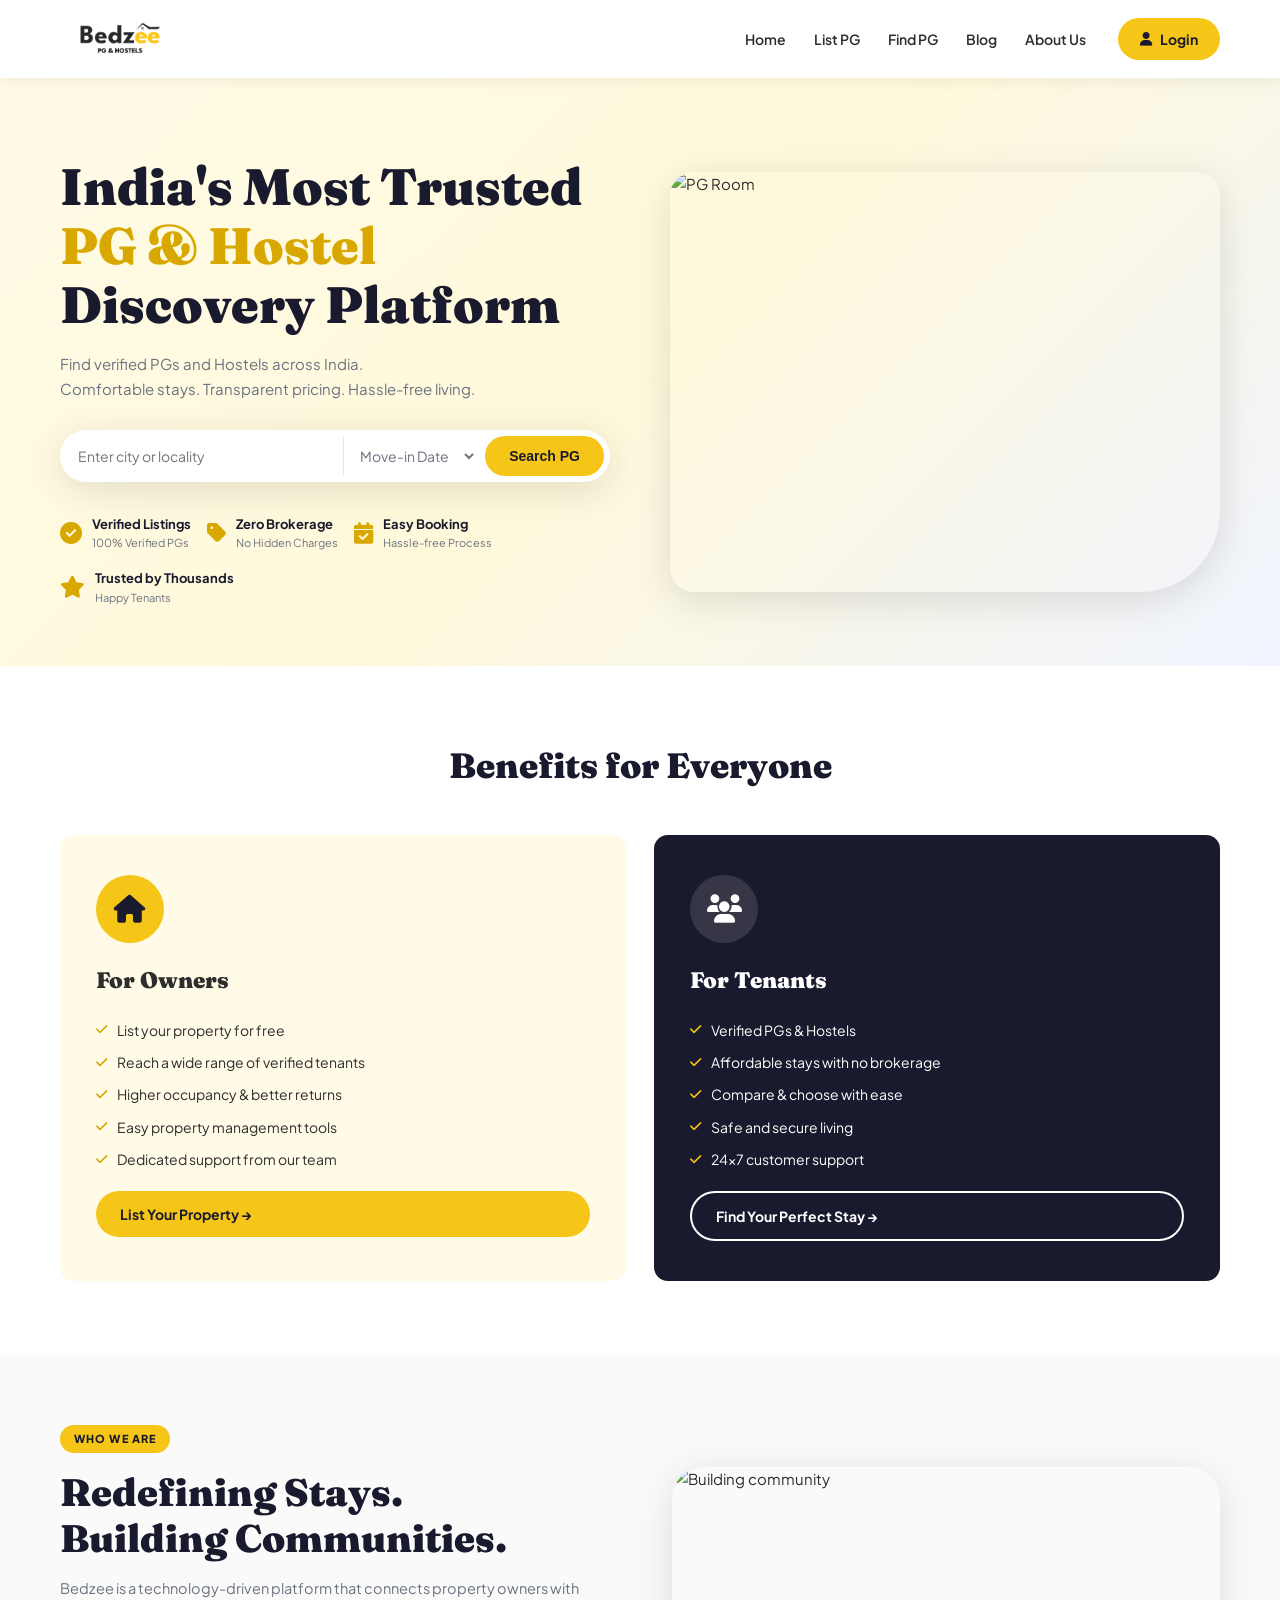
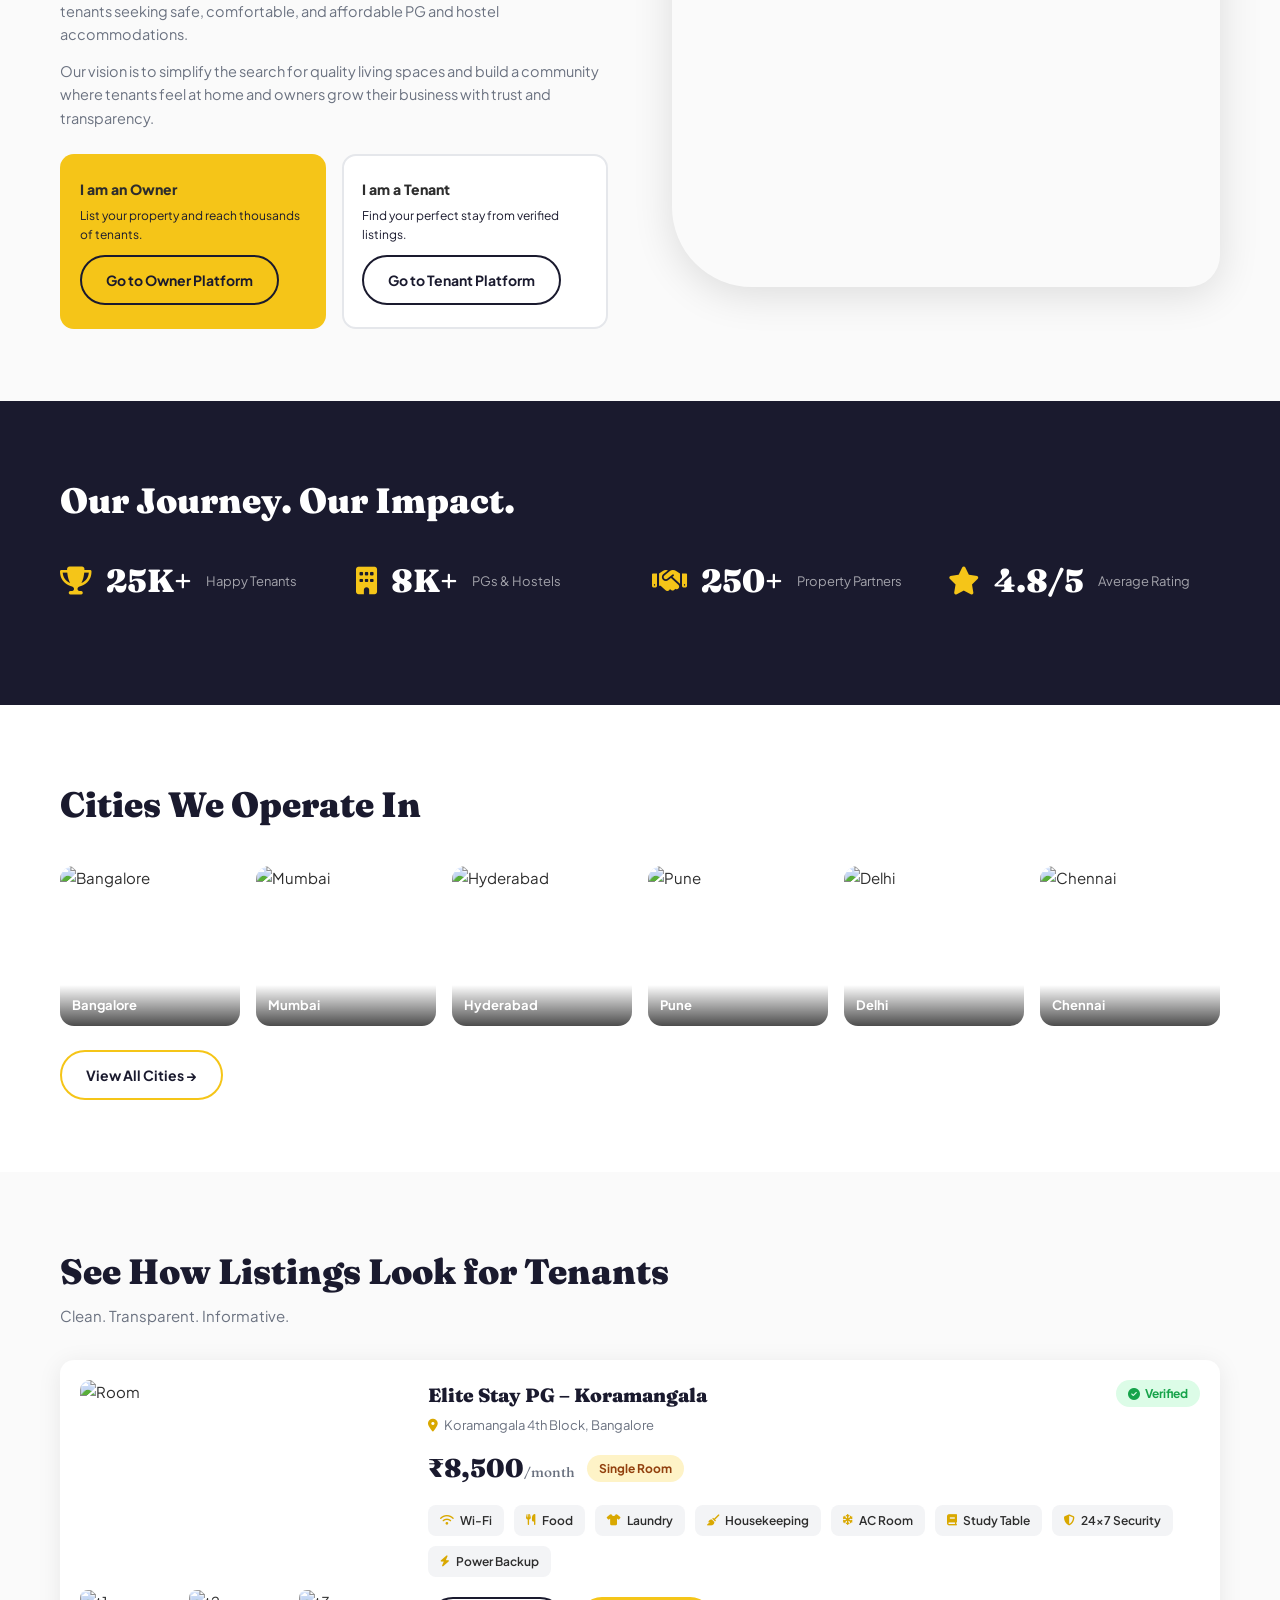
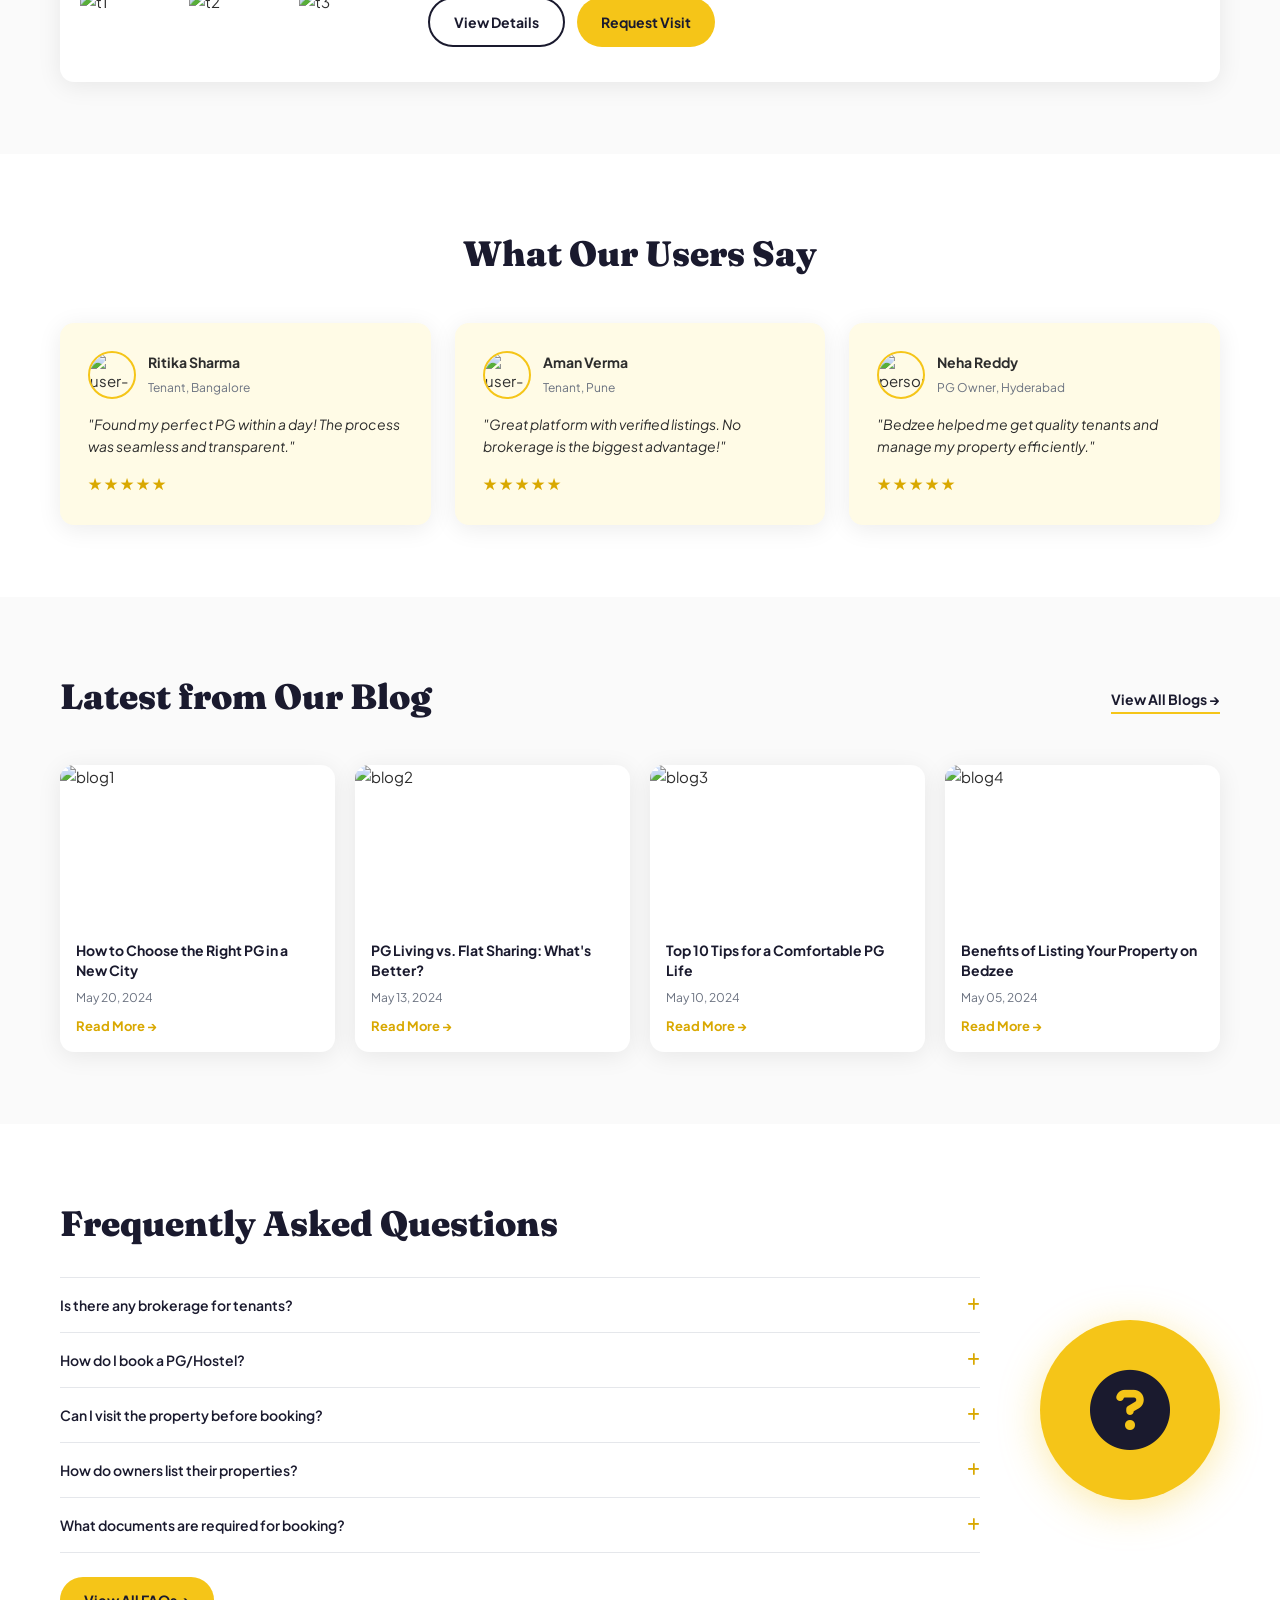
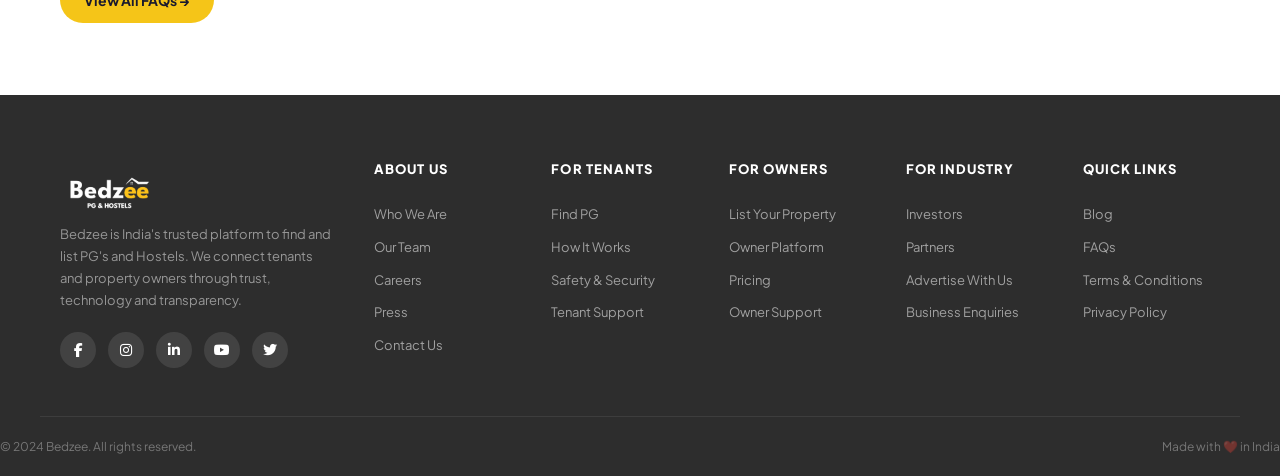
==== index.html @ ce9124cb "push" ====
<!DOCTYPE html>
<html lang="en">
<head>
  <meta charset="UTF-8" />
  <meta name="viewport" content="width=device-width, initial-scale=1.0" />
  <title>Bedzee Find. Stay. Belong.</title>
  <link rel="stylesheet" href="style.css" />
  <link href="https://fonts.googleapis.com/css2?family=Plus+Jakarta+Sans:wght@400;500;600;700;800&family=Fraunces:ital,wght@0,700;0,900;1,700&display=swap" rel="stylesheet" />
  <link rel="stylesheet" href="https://cdnjs.cloudflare.com/ajax/libs/font-awesome/6.5.0/css/all.min.css" />
</head>
<body>

  <!-- NAVBAR -->
  <header class="navbar">
    <div class="container nav-inner">
      <a href="#" class="logo">
        <span class="logo-icon"></span>
        <div class="logo">
          <img src="./Bed Zee 3.png" alt="">
        </div>
      </a>
      <nav class="nav-links">
        <a href="#">Home</a>
        <a href="#">List PG</a>
        <a href="#">Find PG</a>
        <a href="#">Blog</a>
        <a href="#">About Us</a>
      </nav>
      <a href="#" class="btn btn-login"><i class="fa fa-user"></i> Login</a>
      <button class="hamburger" id="hamburger" aria-label="Menu"><i class="fa fa-bars"></i></button>
    </div>
    <div class="mobile-menu" id="mobileMenu">
      <a href="#">Home</a>
      <a href="#">List PG</a>
      <a href="#">Find PG</a>
      <a href="#">Blog</a>
      <a href="#">About Us</a>
      <a href="#" class="btn btn-login" style="width:fit-content">Login</a>
    </div>
  </header>

  <!-- HERO -->
  <section class="hero">
    <div class="container hero-inner">
      <div class="hero-text">
        <h1>India's Most Trusted<br /><span class="highlight">PG &amp; Hostel</span><br />Discovery Platform</h1>
        <p>Find verified PGs and Hostels across India.<br />Comfortable stays. Transparent pricing. Hassle-free living.</p>
        <div class="search-bar">
          <input type="text" placeholder="Enter city or locality" />
          <select>
            <option>Move-in Date</option>
            <option>Immediate</option>
            <option>Next Month</option>
          </select>
          <button class="btn btn-primary">Search PG</button>
        </div>
        <div class="trust-badges">
          <div class="badge"><i class="fa fa-check-circle"></i><div><strong>Verified Listings</strong><span>100% Verified PGs</span></div></div>
          <div class="badge"><i class="fa fa-tag"></i><div><strong>Zero Brokerage</strong><span>No Hidden Charges</span></div></div>
          <div class="badge"><i class="fa fa-calendar-check"></i><div><strong>Easy Booking</strong><span>Hassle-free Process</span></div></div>
          <div class="badge"><i class="fa fa-star"></i><div><strong>Trusted by Thousands</strong><span>Happy Tenants</span></div></div>
        </div>
      </div>
      <div class="hero-image">
        <div class="hero-img-wrap">
          <img src="https://images.unsplash.com/photo-1631049307264-da0ec9d70304?w=600&q=80" alt="PG Room" />
        </div>
      </div>
    </div>
  </section>

  <!-- BENEFITS -->
  <section class="benefits section-pad">
    <div class="container">
      <h2 class="section-title center">Benefits for Everyone</h2>
      <div class="benefits-grid">
        <div class="benefit-card">
          <div class="benefit-icon yellow"><i class="fa fa-home"></i></div>
          <h3>For Owners</h3>
          <ul>
            <li><i class="fa fa-check"></i> List your property for free</li>
            <li><i class="fa fa-check"></i> Reach a wide range of verified tenants</li>
            <li><i class="fa fa-check"></i> Higher occupancy &amp; better returns</li>
            <li><i class="fa fa-check"></i> Easy property management tools</li>
            <li><i class="fa fa-check"></i> Dedicated support from our team</li>
          </ul>
          <a href="#" class="btn btn-primary">List Your Property →</a>
        </div>
        <div class="benefit-card dark">
          <div class="benefit-icon dark-icon"><i class="fa fa-users"></i></div>
          <h3>For Tenants</h3>
          <ul>
            <li><i class="fa fa-check"></i> Verified PGs &amp; Hostels</li>
            <li><i class="fa fa-check"></i> Affordable stays with no brokerage</li>
            <li><i class="fa fa-check"></i> Compare &amp; choose with ease</li>
            <li><i class="fa fa-check"></i> Safe and secure living</li>
            <li><i class="fa fa-check"></i> 24x7 customer support</li>
          </ul>
          <a href="#" class="btn btn-outline-white">Find Your Perfect Stay →</a>
        </div>
      </div>
    </div>
  </section>

  <!-- WHO WE ARE -->
  <section class="who-we-are section-pad">
    <div class="container who-grid">
      <div class="who-text">
        <span class="pill">WHO WE ARE</span>
        <h2>Redefining Stays.<br />Building Communities.</h2>
        <p>Bedzee is a technology-driven platform that connects property owners with tenants seeking safe, comfortable, and affordable PG and hostel accommodations.</p>
        <p>Our vision is to simplify the search for quality living spaces and build a community where tenants feel at home and owners grow their business with trust and transparency.</p>
        <div class="who-ctas">
          <div class="cta-card yellow-bg">
            <strong>I am an Owner</strong>
            <p>List your property and reach thousands of tenants.</p>
            

            <a href="./owner.html">
              <span class="btn btn-outline">Go to Owner Platform</span>
            </a>

            <!-- <a href="#">Go to Owner Platform →</a>   -->
          </div>
          <div class="cta-card light-bg">
            <strong>I am a Tenant</strong>
            <p>Find your perfect stay from verified listings.</p>
            <a href="./tenant.html">
              <span class="btn btn-outline">Go to Tenant Platform</span>
            </a>
          </div>
        </div>
      </div>
      <div class="who-illustration">
        <div class="illus-wrap">
          <img src="https://images.unsplash.com/photo-1560518883-ce09059eeffa?w=500&q=80" alt="Building community" />
        </div>
      </div>
    </div>
  </section>

  <!-- IMPACT STATS -->
  <section class="impact section-pad">
    <div class="container">
      <h2 class="section-title">Our Journey. Our Impact.</h2>
      <div class="stats-row">
        <div class="stat"><i class="fa fa-trophy"></i><strong>25K+</strong><span>Happy Tenants</span></div>
        <div class="stat"><i class="fa fa-building"></i><strong>8K+</strong><span>PGs &amp; Hostels</span></div>
        <div class="stat"><i class="fa fa-handshake"></i><strong>250+</strong><span>Property Partners</span></div>
        <div class="stat"><i class="fa fa-star"></i><strong>4.8/5</strong><span>Average Rating</span></div>
      </div>
      </div>
    </div>
  </section>

  <!-- CITIES -->
  <section class="cities section-pad">
    <div class="container">
      <h2 class="section-title">Cities We Operate In</h2>
      <div class="cities-grid">
        <div class="city-card">
          <img src="https://media.istockphoto.com/id/874457530/photo/vidhana-soudha.jpg?s=612x612&w=0&k=20&c=H1snlnVdRsLJoJW0RbyYDbEkj8i-w_5f4ySpeJhcaJU=" alt="Bangalore" />
          <span>Bangalore</span>
        </div>
        <div class="city-card">
          <img src="https://images.unsplash.com/photo-1570168007204-dfb528c6958f?w=300&q=80" alt="Mumbai" />
          <span>Mumbai</span>
        </div>
        <div class="city-card">
          <img src="https://media.gettyimages.com/id/175804012/photo/hyderabad-blues.jpg?s=612x612&w=0&k=20&c=gS8eQVRxorkiyeAvf9nTStwfgLFbcAaBtupdgBWr_sc=" alt="Hyderabad" />
          <span>Hyderabad</span>
        </div>
        <div class="city-card">
          <img src="https://i.pinimg.com/originals/69/87/d4/6987d4b88b2e95d857459d27c565a293.jpg" alt="Pune" />
          <span>Pune</span>
        </div>
        <div class="city-card">
          <img src="https://images.unsplash.com/photo-1587474260584-136574528ed5?w=300&q=80" alt="Delhi" />
          <span>Delhi</span>
        </div>
        <div class="city-card">
          <img src="https://images.unsplash.com/photo-1582510003544-4d00b7f74220?w=300&q=80" alt="Chennai" />
          <span>Chennai</span>
        </div>
      </div>
      <div class="center mt-2">
        <a href="#" class="btn btn-outline-yellow">View All Cities →</a>
      </div>
    </div>
  </section>

  <!-- SAMPLE LISTING -->
  <section class="sample-listing section-pad">
    <div class="container">
      <h2 class="section-title">See How Listings Look for Tenants</h2>
      <p class="subtitle">Clean. Transparent. Informative.</p>
      <div class="listing-card">
        <div class="listing-images">
          <img class="main-img" src="https://images.unsplash.com/photo-1631049307264-da0ec9d70304?w=400&q=80" alt="Room" />
          <div class="thumb-row">
            <img src="https://images.unsplash.com/photo-1555041469-a586c61ea9bc?w=120&q=70" alt="t1" />
            <img src="https://images.unsplash.com/photo-1484154218962-a197022b5858?w=120&q=70" alt="t2" />
            <img src="https://images.unsplash.com/photo-1493809842364-78817add7ffb?w=120&q=70" alt="t3" />
          </div>
        </div>
        <div class="listing-details">
          <div class="listing-top">
            <div>
              <h3>Elite Stay PG – Koramangala</h3>
              <p class="listing-loc"><i class="fa fa-map-marker-alt"></i> Koramangala 4th Block, Bangalore</p>
            </div>
            <span class="verified-badge"><i class="fa fa-check-circle"></i> Verified</span>
          </div>
          <div class="price-row">
            <span class="price">₹8,500<small>/month</small></span>
            <span class="room-type">Single Room</span>
          </div>
          <div class="amenities">
            <span><i class="fa fa-wifi"></i> Wi-Fi</span>
            <span><i class="fa fa-utensils"></i> Food</span>
            <span><i class="fa fa-tshirt"></i> Laundry</span>
            <span><i class="fa fa-broom"></i> Housekeeping</span>
            <span><i class="fa fa-snowflake"></i> AC Room</span>
            <span><i class="fa fa-book"></i> Study Table</span>
            <span><i class="fa fa-shield-alt"></i> 24x7 Security</span>
            <span><i class="fa fa-bolt"></i> Power Backup</span>
          </div>
          <div class="listing-actions">
            <a href="#" class="btn btn-outline">View Details</a>
            <a href="#" class="btn btn-primary">Request Visit</a>
          </div>
        </div>
      </div>
    </div>
  </section>

  <!-- TESTIMONIALS -->
  <section class="testimonials section-pad">
    <div class="container">
      <h2 class="section-title center">What Our Users Say</h2>
      <div class="testimonials-grid">
        <div class="testi-card">
          <div class="testi-header">
            <img width="48" height="48" src="https://img.icons8.com/fluency/48/user-female.png" alt="user-female"/>
            <div>
              <strong>Ritika Sharma</strong>
              <span>Tenant, Bangalore</span>
            </div>
          </div>
          <p>"Found my perfect PG within a day! The process was seamless and transparent."</p>
          <div class="stars">★★★★★</div>
        </div>
        <div class="testi-card">
          <div class="testi-header">
            <img width="48" height="48" src="https://img.icons8.com/color/48/user-male-circle--v5.png" alt="user-male-circle--v5"/>
            <div>
              <strong>Aman Verma</strong>
              <span>Tenant, Pune</span>
            </div>
          </div>
          <p>"Great platform with verified listings. No brokerage is the biggest advantage!"</p>
          <div class="stars">★★★★★</div>
        </div>
        <div class="testi-card">
          <div class="testi-header">
            <img width="40" height="40" src="https://img.icons8.com/office/40/person-female--v1.png" alt="person-female--v1"/>
            <div>
              <strong>Neha Reddy</strong>
              <span>PG Owner, Hyderabad</span>
            </div>
          </div>
          <p>"Bedzee helped me get quality tenants and manage my property efficiently."</p>
          <div class="stars">★★★★★</div>
        </div>
      </div>
    </div>
  </section>

  <!-- BLOG -->
  <section class="blog section-pad">
    <div class="container">
      <div class="section-header-row">
        <h2 class="section-title">Latest from Our Blog</h2>
        <a href="#" class="view-all">View All Blogs →</a>
      </div>
      <div class="blog-grid">
        <div class="blog-card">
          <img src="https://images.unsplash.com/photo-1560448204-e02f11c3d0e2?w=300&q=80" alt="blog1" />
          <div class="blog-body">
            <h4>How to Choose the Right PG in a New City</h4>
            <span class="blog-date">May 20, 2024</span>
            <a href="#">Read More →</a>
          </div>
        </div>
        <div class="blog-card">
          <img src="https://images.unsplash.com/photo-1522708323590-d24dbb6b0267?w=300&q=80" alt="blog2" />
          <div class="blog-body">
            <h4>PG Living vs. Flat Sharing: What's Better?</h4>
            <span class="blog-date">May 13, 2024</span>
            <a href="#">Read More →</a>
          </div>
        </div>
        <div class="blog-card">
          <img src="https://images.unsplash.com/photo-1529290130-4ca3753253ae?w=300&q=80" alt="blog3" />
          <div class="blog-body">
            <h4>Top 10 Tips for a Comfortable PG Life</h4>
            <span class="blog-date">May 10, 2024</span>
            <a href="#">Read More →</a>
          </div>
        </div>
        <div class="blog-card">
          <img src="https://images.unsplash.com/photo-1556761175-5973dc0f32e7?w=300&q=80" alt="blog4" />
          <div class="blog-body">
            <h4>Benefits of Listing Your Property on Bedzee</h4>
            <span class="blog-date">May 05, 2024</span>
            <a href="#">Read More →</a>
          </div>
        </div>
      </div>
    </div>
  </section>

  <!-- FAQ -->
  <section class="faq section-pad">
    <div class="container faq-inner">
      <div class="faq-text">
        <h2 class="section-title">Frequently Asked Questions</h2>
        <div class="faq-list">
          <div class="faq-item">
            <button class="faq-q">Is there any brokerage for tenants? <i class="fa fa-plus"></i></button>
            <div class="faq-a">No, Bedzee is completely free for tenants. No hidden charges or brokerage fees.</div>
          </div>
          <div class="faq-item">
            <button class="faq-q">How do I book a PG/Hostel? <i class="fa fa-plus"></i></button>
            <div class="faq-a">Simply search for PGs in your city, choose a listing, and click 'Request Visit' to schedule a visit.</div>
          </div>
          <div class="faq-item">
            <button class="faq-q">Can I visit the property before booking? <i class="fa fa-plus"></i></button>
            <div class="faq-a">Yes, you can request a visit to any property before making a booking decision.</div>
          </div>
          <div class="faq-item">
            <button class="faq-q">How do owners list their properties? <i class="fa fa-plus"></i></button>
            <div class="faq-a">Owners can sign up, go to the Owner Platform, and follow the simple listing steps.</div>
          </div>
          <div class="faq-item">
            <button class="faq-q">What documents are required for booking? <i class="fa fa-plus"></i></button>
            <div class="faq-a">Usually a government-issued ID and address proof. Specific requirements vary by property.</div>
          </div>
        </div>
        <a href="#" class="btn btn-primary mt-2">View All FAQs →</a>
      </div>
      <div class="faq-illus">
        <div class="illus-circle">
          <i class="fa fa-question-circle"></i>
        </div>
      </div>
    </div>
  </section>

  <!-- FOOTER -->
  <footer class="footer">
    <div class="container footer-grid">
      <div class="footer-brand">
        <a href="#" class="logo logo-white">
          <div class="flogo">
          <img src="./Bed Zee 2.png" alt="">
        </div>
        </a>
        <p>Bedzee is India's trusted platform to find and list PG's and Hostels. We connect tenants and property owners through trust, technology and transparency.</p>
        <div class="social-links">
          <a href="#"><i class="fab fa-facebook-f"></i></a>
          <a href="#"><i class="fab fa-instagram"></i></a>
          <a href="#"><i class="fab fa-linkedin-in"></i></a>
          <a href="#"><i class="fab fa-youtube"></i></a>
          <a href="#"><i class="fab fa-twitter"></i></a>
        </div>
      </div>
      <div class="footer-col">
        <h4>About Us</h4>
        <a href="#">Who We Are</a>
        <a href="#">Our Team</a>
        <a href="#">Careers</a>
        <a href="#">Press</a>
        <a href="#">Contact Us</a>
      </div>
      <div class="footer-col">
        <h4>For Tenants</h4>
        <a href="#">Find PG</a>
        <a href="#">How It Works</a>
        <a href="#">Safety &amp; Security</a>
        <a href="#">Tenant Support</a>
      </div>
      <div class="footer-col">
        <h4>For Owners</h4>
        <a href="#">List Your Property</a>
        <a href="#">Owner Platform</a>
        <a href="#">Pricing</a>
        <a href="#">Owner Support</a>
      </div>
      <div class="footer-col">
        <h4>For Industry</h4>
        <a href="#">Investors</a>
        <a href="#">Partners</a>
        <a href="#">Advertise With Us</a>
        <a href="#">Business Enquiries</a>
      </div>
      <div class="footer-col">
        <h4>Quick Links</h4>
        <a href="#">Blog</a>
        <a href="#">FAQs</a>
        <a href="#">Terms &amp; Conditions</a>
        <a href="#">Privacy Policy</a>
      </div>
    </div>
    <div class="footer-bottom">
      <span>© 2024 Bedzee. All rights reserved.</span>
      <span>Made with ❤️ in India</span>
    </div>
  </footer>

  <script>
    // Hamburger
    const ham = document.getElementById('hamburger');
    const menu = document.getElementById('mobileMenu');
    ham.addEventListener('click', () => menu.classList.toggle('open'));

    // FAQ accordion
    document.querySelectorAll('.faq-q').forEach(btn => {
      btn.addEventListener('click', () => {
        const item = btn.closest('.faq-item');
        const isOpen = item.classList.contains('open');
        document.querySelectorAll('.faq-item').forEach(i => i.classList.remove('open'));
        if (!isOpen) item.classList.add('open');
      });
    });
  </script>
</body>
</html>
---- style.css ----
/* ===========================
   STAYGURU – style.css
   =========================== */

/* RESET & BASE */
*, *::before, *::after { box-sizing: border-box; margin: 0; padding: 0; }

:root {
  --yellow: #F5C518;
  --yellow-dark: #D9A800;
  --dark: #1A1A2E;
  --dark-2: #16213E;
  --text: #2D2D2D;
  --text-muted: #6B7280;
  --bg: #FAFAFA;
  --white: #FFFFFF;
  --border: #E5E7EB;
  --radius: 14px;
  --shadow: 0 4px 24px rgba(0,0,0,0.08);
  --shadow-lg: 0 8px 40px rgba(0,0,0,0.12);
  --font-body: 'Plus Jakarta Sans', sans-serif;
  --font-display: 'Fraunces', serif;
}

html { scroll-behavior: smooth; }

body {
  font-family: var(--font-body);
  color: var(--text);
  background: var(--bg);
  line-height: 1.6;
  font-size: 15px;
}

img { max-width: 100%; display: block; object-fit: cover; }
a { text-decoration: none; color: inherit; transition: all .2s; }

.logo{
  height: 50px;
  width: 100px;
  padding: 0px;
  top: 0px;
}


.flogo{
  height: 50px;
  width: 100px;
  padding: 0px;
  top: 0px;
  color: #E5E7EB;
}

.container {
  max-width: 1200px;
  margin: 0 auto;
  padding: 0 20px;
}

.section-pad { padding: 72px 0; }
.section-title { font-family: var(--font-display); font-size: clamp(1.6rem, 3vw, 2.2rem); color: var(--dark); font-weight: 900; margin-bottom: 8px; }
.section-title.center { text-align: center; }
.subtitle { color: var(--text-muted); margin-bottom: 32px; }
.center { text-align: center; }
.mt-2 { margin-top: 24px; display: inline-block; }

/* BUTTONS */
.btn {
  display: inline-flex;
  align-items: center;
  gap: 8px;
  padding: 12px 24px;
  border-radius: 50px;
  font-weight: 700;
  font-size: 14px;
  cursor: pointer;
  border: none;
  transition: all .22s;
}
.btn-primary {
  background: var(--yellow);
  color: var(--dark);
}
.btn-primary:hover { background: var(--yellow-dark); transform: translateY(-1px); box-shadow: 0 6px 20px rgba(245,197,24,.35); }
.btn-outline {
  background: transparent;
  border: 2px solid var(--dark);
  color: var(--dark);
}



.btn-outline:hover { background: var(--dark); color: var(--white); }
.btn-outline-yellow {
  background: transparent;
  border: 2px solid var(--yellow);
  color: var(--dark);
  font-weight: 700;
}
.btn-outline-yellow:hover { background: var(--yellow); }
.btn-outline-white {
  background: transparent;
  border: 2px solid var(--white);
  color: var(--white);
}
.btn-outline-white:hover { background: var(--white); color: var(--dark); }
.btn-login {
  background: var(--yellow);
  color: var(--dark);
  padding: 10px 22px;
  border-radius: 50px;
  font-weight: 700;
}
.btn-login:hover { background: var(--yellow-dark); }

/* ===========================
   NAVBAR
   =========================== */
.navbar {
  position: sticky;
  top: 0;
  z-index: 100;
  background: var(--white);
  box-shadow: 0 2px 16px rgba(0,0,0,.07);
}

.nav-inner {
  display: flex;
  align-items: center;
  gap: 32px;
  padding-top: 14px;
  padding-bottom: 14px;
}

.logo {
  display: flex;
  align-items: center;
  gap: 10px;
  flex-shrink: 0;
}
.logo-icon { font-size: 26px; }
.logo-name { display: block; font-family: var(--font-display); font-weight: 900; font-size: 1.25rem; color: var(--dark); line-height: 1; }
.logo-tag { display: block; font-size: 10px; color: var(--text-muted); letter-spacing: .05em; }
.logo-white .logo-name { color: var(--white); }
.logo-white .logo-tag { color: rgba(255,255,255,.6); }

.nav-links {
  display: flex;
  gap: 28px;
  margin-left: auto;
}
.nav-links a {
  font-weight: 600;
  font-size: 14px;
  color: var(--text);
}
.nav-links a:hover { color: var(--yellow-dark); }

.hamburger {
  display: none;
  background: none;
  border: none;
  font-size: 20px;
  cursor: pointer;
  margin-left: auto;
  color: var(--dark);
}

.mobile-menu {
  display: none;
  flex-direction: column;
  gap: 12px;
  padding: 16px 20px 20px;
  border-top: 1px solid var(--border);
  background: var(--white);
}
.mobile-menu a { font-weight: 600; font-size: 15px; color: var(--text); }
.mobile-menu.open { display: flex; }

/* ===========================
   HERO
   =========================== */
.hero {
  background: linear-gradient(135deg, #FFFBE6 0%, #FFF9DB 50%, #F0F4FF 100%);
  padding: 80px 0 60px;
  overflow: hidden;
}

.hero-inner {
  display: grid;
  grid-template-columns: 1fr 1fr;
  gap: 60px;
  align-items: center;
}

.hero-text h1 {
  font-family: var(--font-display);
  font-size: clamp(2rem, 4.5vw, 3.2rem);
  font-weight: 900;
  color: var(--dark);
  line-height: 1.15;
  margin-bottom: 16px;
}
.highlight { color: var(--yellow-dark); }

.hero-text p {
  color: var(--text-muted);
  font-size: 15px;
  margin-bottom: 28px;
  line-height: 1.7;
}

.search-bar {
  display: flex;
  gap: 8px;
  background: var(--white);
  border-radius: 50px;
  padding: 6px 6px 6px 18px;
  box-shadow: var(--shadow-lg);
  flex-wrap: wrap;
  margin-bottom: 32px;
}

.search-bar input {
  flex: 1;
  min-width: 140px;
  border: none;
  outline: none;
  font-family: var(--font-body);
  font-size: 14px;
  background: transparent;
  color: var(--text);
}

.search-bar select {
  border: none;
  outline: none;
  background: transparent;
  font-family: var(--font-body);
  font-size: 14px;
  color: var(--text-muted);
  padding: 0 12px;
  border-left: 1px solid var(--border);
  cursor: pointer;
}

.trust-badges {
  display: flex;
  flex-wrap: wrap;
  gap: 16px;
}

.badge {
  display: flex;
  align-items: center;
  gap: 10px;
}
.badge .fa {
  font-size: 22px;
  color: var(--yellow-dark);
}
.badge strong { display: block; font-size: 13px; font-weight: 700; color: var(--dark); }
.badge span { display: block; font-size: 11px; color: var(--text-muted); }

.hero-image { position: relative; }

.hero-img-wrap {
  border-radius: 24px 24px 80px 24px;
  overflow: hidden;
  box-shadow: var(--shadow-lg);
  height: 420px;
}
.hero-img-wrap img { width: 100%; height: 100%; object-fit: cover; }

/* ===========================
   BENEFITS
   =========================== */
.benefits { background: var(--white); }
.benefits .section-title { margin-bottom: 40px; }

.benefits-grid {
  display: grid;
  grid-template-columns: 1fr 1fr;
  gap: 28px;
}

.benefit-card {
  background: #FFFBE6;
  border-radius: var(--radius);
  padding: 40px 36px;
  display: flex;
  flex-direction: column;
  gap: 20px;
}
.benefit-card.dark {
  background: var(--dark);
  color: var(--white);
}

.benefit-icon {
  width: 68px;
  height: 68px;
  border-radius: 50%;
  display: flex;
  align-items: center;
  justify-content: center;
  font-size: 28px;
}
.benefit-icon.yellow { background: var(--yellow); color: var(--dark); }
.benefit-icon.dark-icon { background: rgba(255,255,255,.12); color: var(--white); }

.benefit-card h3 {
  font-family: var(--font-display);
  font-size: 1.4rem;
  font-weight: 900;
}
.benefit-card.dark h3 { color: var(--white); }

.benefit-card ul { list-style: none; display: flex; flex-direction: column; gap: 10px; }
.benefit-card ul li {
  display: flex;
  align-items: center;
  gap: 10px;
  font-size: 14px;
}
.benefit-card ul li .fa-check { color: var(--yellow-dark); font-size: 13px; }
.benefit-card.dark ul li .fa-check { color: var(--yellow); }

/* ===========================
   WHO WE ARE
   =========================== */
.who-we-are { background: var(--bg); }

.who-grid {
  display: grid;
  grid-template-columns: 1fr 1fr;
  gap: 64px;
  align-items: center;
}

.pill {
  display: inline-block;
  background: var(--yellow);
  color: var(--dark);
  font-size: 11px;
  font-weight: 800;
  letter-spacing: .1em;
  padding: 5px 14px;
  border-radius: 50px;
  margin-bottom: 16px;
}

.who-text h2 {
  font-family: var(--font-display);
  font-size: clamp(1.6rem, 3vw, 2.4rem);
  font-weight: 900;
  color: var(--dark);
  margin-bottom: 16px;
  line-height: 1.2;
}

.who-text p { color: var(--text-muted); margin-bottom: 14px; font-size: 14.5px; }

.who-ctas {
  display: grid;
  grid-template-columns: 1fr 1fr;
  gap: 16px;
  margin-top: 24px;
}

.cta-card {
  padding: 22px 18px;
  border-radius: var(--radius);
  border: 2px solid transparent;
}
.cta-card.yellow-bg { background: var(--yellow); }
.cta-card.light-bg { background: var(--white); border-color: var(--border); }
.cta-card strong { display: block; font-size: 14px; font-weight: 800; margin-bottom: 6px; }
.cta-card p { font-size: 12px; color: var(--dark); margin-bottom: 10px; }
.cta-card a { font-size: 13px; font-weight: 700; color: var(--dark); }
.cta-card a:hover { text-decoration: underline; }




/* button of owner and tenant */









.who-illustration { position: relative; }
.illus-wrap {
  border-radius: 32px 32px 32px 80px;
  overflow: hidden;
  height: 420px;
  box-shadow: var(--shadow-lg);
}
.illus-wrap img { width: 100%; height: 100%; object-fit: cover; }

/* ===========================
   IMPACT / STATS
   =========================== */
.impact { background: var(--dark); color: var(--white); }
.impact .section-title { color: var(--white); }

.stats-row {
  display: flex;
  flex-wrap: wrap;
  gap: 24px;
  margin: 36px 0;
  justify-content: space-between;
}

.stat {
  display: flex;
  align-items: center;
  gap: 14px;
  flex: 1;
  min-width: 160px;
}
.stat .fa {
  font-size: 28px;
  color: var(--yellow);
}
.stat strong {
  display: block;
  font-family: var(--font-display);
  font-size: 2rem;
  font-weight: 900;
  color: var(--white);
  line-height: 1;
}
.stat span { font-size: 13px; color: rgba(255,255,255,.6); }

.partners-label {
  font-weight: 700;
  font-size: 13px;
  color: rgba(255,255,255,.5);
  margin-bottom: 16px;
  text-transform: uppercase;
  letter-spacing: .08em;
}

.partners-row {
  display: flex;
  flex-wrap: wrap;
  gap: 20px;
  align-items: center;
}

.partner-logo {
  background: rgba(255,255,255,.08);
  border: 1px solid rgba(255,255,255,.12);
  border-radius: 10px;
  padding: 12px 20px;
  font-weight: 800;
  font-size: 14px;
  color: var(--white);
  display: flex;
  flex-direction: column;
  align-items: flex-start;
}
.partner-logo span { font-size: 10px; font-weight: 400; opacity: .7; }
.partner-logo.purple { color: #7B2FF7; background: rgba(123,47,247,.1); }
.partner-logo.red { color: #E31837; background: rgba(227,24,55,.1); }
.partner-logo.green { color: #2ED158; background: rgba(46,209,88,.08); }

/* ===========================
   CITIES
   =========================== */
.cities { background: var(--white); }
.cities .section-title { margin-bottom: 32px; }

.cities-grid {
  display: grid;
  grid-template-columns: repeat(6, 1fr);
  gap: 16px;
}

.city-card {
  position: relative;
  border-radius: 14px;
  overflow: hidden;
  cursor: pointer;
  height: 160px;
}
.city-card img { width: 100%; height: 100%; object-fit: cover; transition: transform .4s; }
.city-card:hover img { transform: scale(1.08); }
.city-card span {
  position: absolute;
  bottom: 0;
  left: 0;
  right: 0;
  background: linear-gradient(to top, rgba(0,0,0,.7), transparent);
  color: var(--white);
  font-weight: 700;
  font-size: 13px;
  padding: 10px 12px;
}

/* ===========================
   SAMPLE LISTING
   =========================== */
.sample-listing { background: var(--bg); }
.sample-listing .section-title { margin-bottom: 4px; }

.listing-card {
  display: grid;
  grid-template-columns: 320px 1fr;
  gap: 28px;
  background: var(--white);
  border-radius: var(--radius);
  box-shadow: var(--shadow);
  overflow: hidden;
  padding: 20px;
  margin-top: 28px;
  align-items: start;
}

.listing-images .main-img {
  width: 100%;
  height: 200px;
  border-radius: 10px;
  margin-bottom: 10px;
}

.thumb-row {
  display: flex;
  gap: 8px;
}
.thumb-row img {
  flex: 1;
  height: 72px;
  border-radius: 8px;
  object-fit: cover;
}

.listing-top {
  display: flex;
  justify-content: space-between;
  align-items: flex-start;
  margin-bottom: 12px;
}

.listing-details h3 {
  font-family: var(--font-display);
  font-size: 1.2rem;
  font-weight: 900;
  color: var(--dark);
}

.listing-loc {
  font-size: 13px;
  color: var(--text-muted);
  margin-top: 4px;
}
.listing-loc .fa { margin-right: 4px; color: var(--yellow-dark); }

.verified-badge {
  display: inline-flex;
  align-items: center;
  gap: 5px;
  background: #DCFCE7;
  color: #16A34A;
  font-size: 12px;
  font-weight: 700;
  padding: 4px 12px;
  border-radius: 50px;
  white-space: nowrap;
}

.price-row {
  display: flex;
  align-items: center;
  gap: 12px;
  margin-bottom: 16px;
}
.price {
  font-family: var(--font-display);
  font-size: 1.6rem;
  font-weight: 900;
  color: var(--dark);
}
.price small { font-size: 0.85rem; font-weight: 500; color: var(--text-muted); }
.room-type {
  background: #FEF3C7;
  color: #92400E;
  font-size: 12px;
  font-weight: 700;
  padding: 4px 12px;
  border-radius: 50px;
}

.amenities {
  display: flex;
  flex-wrap: wrap;
  gap: 10px;
  margin-bottom: 20px;
}
.amenities span {
  display: flex;
  align-items: center;
  gap: 6px;
  background: #F3F4F6;
  border-radius: 8px;
  padding: 6px 12px;
  font-size: 12px;
  font-weight: 600;
}
.amenities span .fa { color: var(--yellow-dark); font-size: 11px; }

.listing-actions {
  display: flex;
  gap: 12px;
}

/* ===========================
   TESTIMONIALS
   =========================== */
.testimonials { background: var(--white); }
.testimonials .section-title { margin-bottom: 40px; }

.testimonials-grid {
  display: grid;
  grid-template-columns: repeat(3, 1fr);
  gap: 24px;
}

.testi-card {
  background: #FFFBE6;
  border-radius: var(--radius);
  padding: 28px;
  display: flex;
  flex-direction: column;
  gap: 14px;
  box-shadow: var(--shadow);
  transition: transform .2s;
}
.testi-card:hover { transform: translateY(-4px); box-shadow: var(--shadow-lg); }

.testi-header {
  display: flex;
  align-items: center;
  gap: 12px;
}
.testi-header img {
  width: 48px;
  height: 48px;
  border-radius: 50%;
  object-fit: cover;
  border: 2px solid var(--yellow);
}
.testi-header strong { display: block; font-weight: 700; font-size: 14px; }
.testi-header span { font-size: 12px; color: var(--text-muted); }

.testi-card p { font-size: 14px; color: var(--text); font-style: italic; line-height: 1.6; }

.stars { color: var(--yellow-dark); font-size: 16px; letter-spacing: 2px; }

/* ===========================
   BLOG
   =========================== */
.blog { background: var(--bg); }

.section-header-row {
  display: flex;
  align-items: center;
  justify-content: space-between;
  margin-bottom: 32px;
}
.view-all { font-weight: 700; font-size: 14px; color: var(--dark); border-bottom: 2px solid var(--yellow); padding-bottom: 2px; }
.view-all:hover { color: var(--yellow-dark); }

.blog-grid {
  display: grid;
  grid-template-columns: repeat(4, 1fr);
  gap: 20px;
}

.blog-card {
  background: var(--white);
  border-radius: var(--radius);
  overflow: hidden;
  box-shadow: var(--shadow);
  transition: transform .2s, box-shadow .2s;
}
.blog-card:hover { transform: translateY(-4px); box-shadow: var(--shadow-lg); }
.blog-card > img {
  width: 100%;
  height: 160px;
  object-fit: cover;
}

.blog-body {
  padding: 16px;
  display: flex;
  flex-direction: column;
  gap: 8px;
}
.blog-body h4 { font-size: 14px; font-weight: 700; color: var(--dark); line-height: 1.4; }
.blog-date { font-size: 12px; color: var(--text-muted); }
.blog-body a { font-size: 13px; font-weight: 700; color: var(--yellow-dark); }
.blog-body a:hover { text-decoration: underline; }

/* ===========================
   FAQ
   =========================== */
.faq { background: var(--white); }

.faq-inner {
  display: grid;
  grid-template-columns: 1fr auto;
  gap: 60px;
  align-items: center;
}

.faq-list {
  display: flex;
  flex-direction: column;
  gap: 0;
  border-top: 1px solid var(--border);
  margin-top: 24px;
}

.faq-item { border-bottom: 1px solid var(--border); }

.faq-q {
  width: 100%;
  background: none;
  border: none;
  display: flex;
  justify-content: space-between;
  align-items: center;
  padding: 18px 0;
  cursor: pointer;
  font-family: var(--font-body);
  font-size: 14px;
  font-weight: 600;
  color: var(--dark);
  text-align: left;
  gap: 12px;
}
.faq-q .fa { color: var(--yellow-dark); flex-shrink: 0; transition: transform .2s; }

.faq-item.open .faq-q .fa { transform: rotate(45deg); }

.faq-a {
  font-size: 14px;
  color: var(--text-muted);
  padding: 0 0 16px;
  display: none;
  line-height: 1.7;
}
.faq-item.open .faq-a { display: block; }

.faq-illus {
  display: flex;
  align-items: center;
  justify-content: center;
}

.illus-circle {
  width: 180px;
  height: 180px;
  background: var(--yellow);
  border-radius: 50%;
  display: flex;
  align-items: center;
  justify-content: center;
  font-size: 80px;
  color: var(--dark);
  box-shadow: 0 8px 40px rgba(245,197,24,.35);
}

/* ===========================
   FOOTER
   =========================== */
.footer {
  background: var(--text);
  color: rgba(255,255,255,.8);
  padding: 64px 0 0;
}

.footer-grid {
  display: grid;
  grid-template-columns: 2fr 1fr 1fr 1fr 1fr 1fr;
  gap: 40px;
  padding-bottom: 48px;
  border-bottom: 1px solid rgba(255,255,255,.08);
}

.footer-brand p {
  font-size: 13px;
  margin-top: 14px;
  color: rgba(255,255,255,.5);
  line-height: 1.7;
  max-width: 280px;
}

.social-links {
  display: flex;
  gap: 12px;
  margin-top: 20px;
}
.social-links a {
  width: 36px;
  height: 36px;
  background: rgba(255,255,255,.1);
  border-radius: 50%;
  display: flex;
  align-items: center;
  justify-content: center;
  color: var(--white);
  font-size: 14px;
}
.social-links a:hover { background: var(--yellow); color: var(--dark); }

.footer-col h4 {
  font-size: 13px;
  font-weight: 800;
  text-transform: uppercase;
  letter-spacing: .08em;
  color: var(--white);
  margin-bottom: 16px;
}
.footer-col {
  display: flex;
  flex-direction: column;
  gap: 4px;
}
.footer-col a {
  font-size: 13px;
  color: rgba(255,255,255,.55);
  padding: 4px 0;
}
.footer-col a:hover { color: var(--yellow); }

.footer-bottom {
  display: flex;
  justify-content: space-between;
  align-items: center;
  padding: 20px 0;
  font-size: 12px;
  color: rgba(255,255,255,.35);
  flex-wrap: wrap;
  gap: 8px;
}

/* ===========================
   RESPONSIVE
   =========================== */
@media (max-width: 1100px) {
  .cities-grid { grid-template-columns: repeat(3, 1fr); }
  .blog-grid { grid-template-columns: repeat(2, 1fr); }
  .footer-grid { grid-template-columns: 1fr 1fr 1fr; gap: 32px; }
  .footer-brand { grid-column: span 3; }
}

@media (max-width: 900px) {
  .hero-inner,
  .who-grid,
  .benefits-grid,
  .testimonials-grid { grid-template-columns: 1fr; }

  .hero-image { display: none; }
  .who-illustration { display: none; }

  .who-ctas { grid-template-columns: 1fr; }

  .listing-card { grid-template-columns: 1fr; }
  .listing-images .main-img { height: 220px; }

  .faq-inner { grid-template-columns: 1fr; }
  .faq-illus { display: none; }

  .stats-row { justify-content: flex-start; }
}

@media (max-width: 768px) {
  .nav-links,
  .nav-inner .btn-login { display: none; }
  .hamburger { display: block; }

  .section-pad { padding: 48px 0; }

  .cities-grid { grid-template-columns: repeat(2, 1fr); }

  .blog-grid { grid-template-columns: 1fr; }

  .footer-grid { grid-template-columns: 1fr 1fr; }
  .footer-brand { grid-column: span 2; }

  .section-header-row { flex-direction: column; align-items: flex-start; gap: 8px; }

  .search-bar { border-radius: var(--radius); padding: 12px; flex-direction: column; }
  .search-bar select { border-left: none; border-top: 1px solid var(--border); padding: 8px 0; }
  .search-bar .btn { width: 100%; justify-content: center; }

  .trust-badges { gap: 12px; }
  .badge .fa { font-size: 18px; }
}

@media (max-width: 480px) {
  .cities-grid { grid-template-columns: repeat(2, 1fr); }
  .footer-grid { grid-template-columns: 1fr; }
  .footer-brand { grid-column: span 1; }
  .listing-actions { flex-direction: column; }
  .listing-actions .btn { justify-content: center; }
  .benefits-grid { grid-template-columns: 1fr; }
  .partners-row { gap: 10px; }
  .partner-logo { padding: 10px 14px; font-size: 13px; }
}
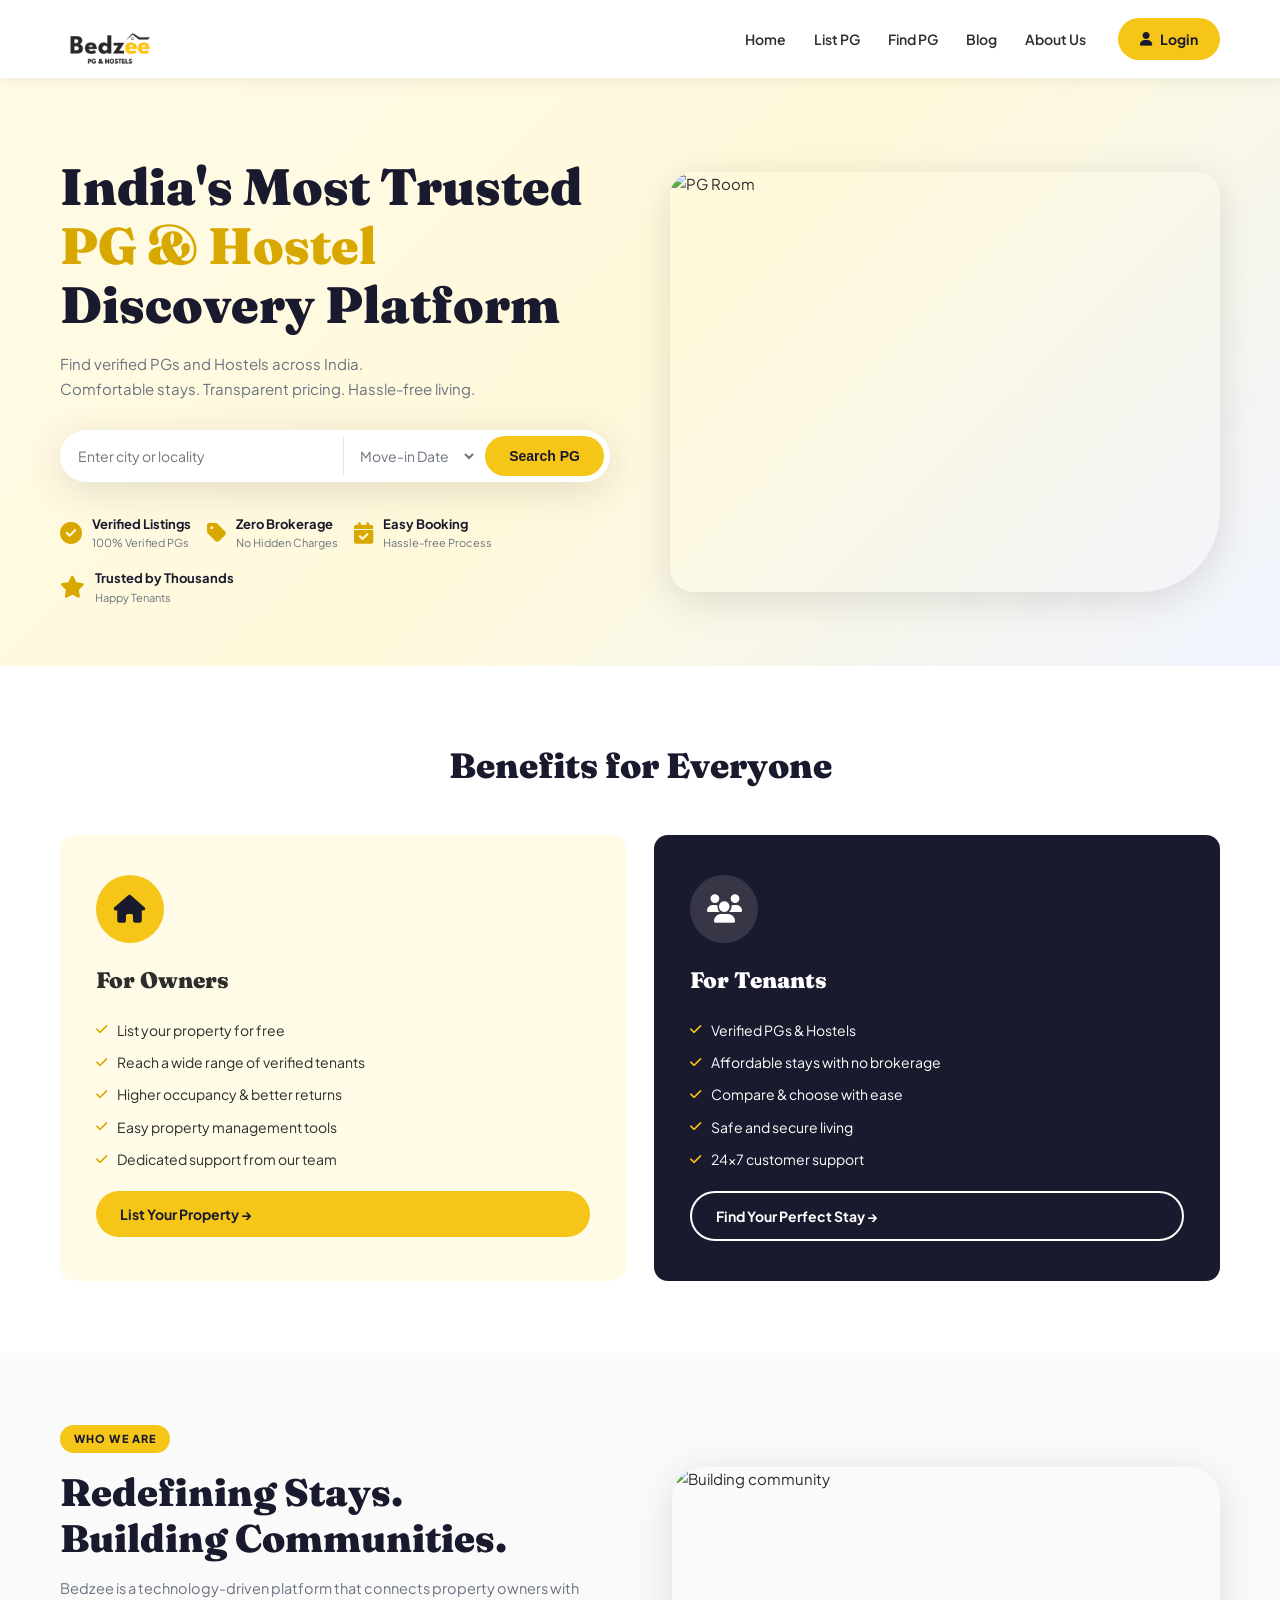
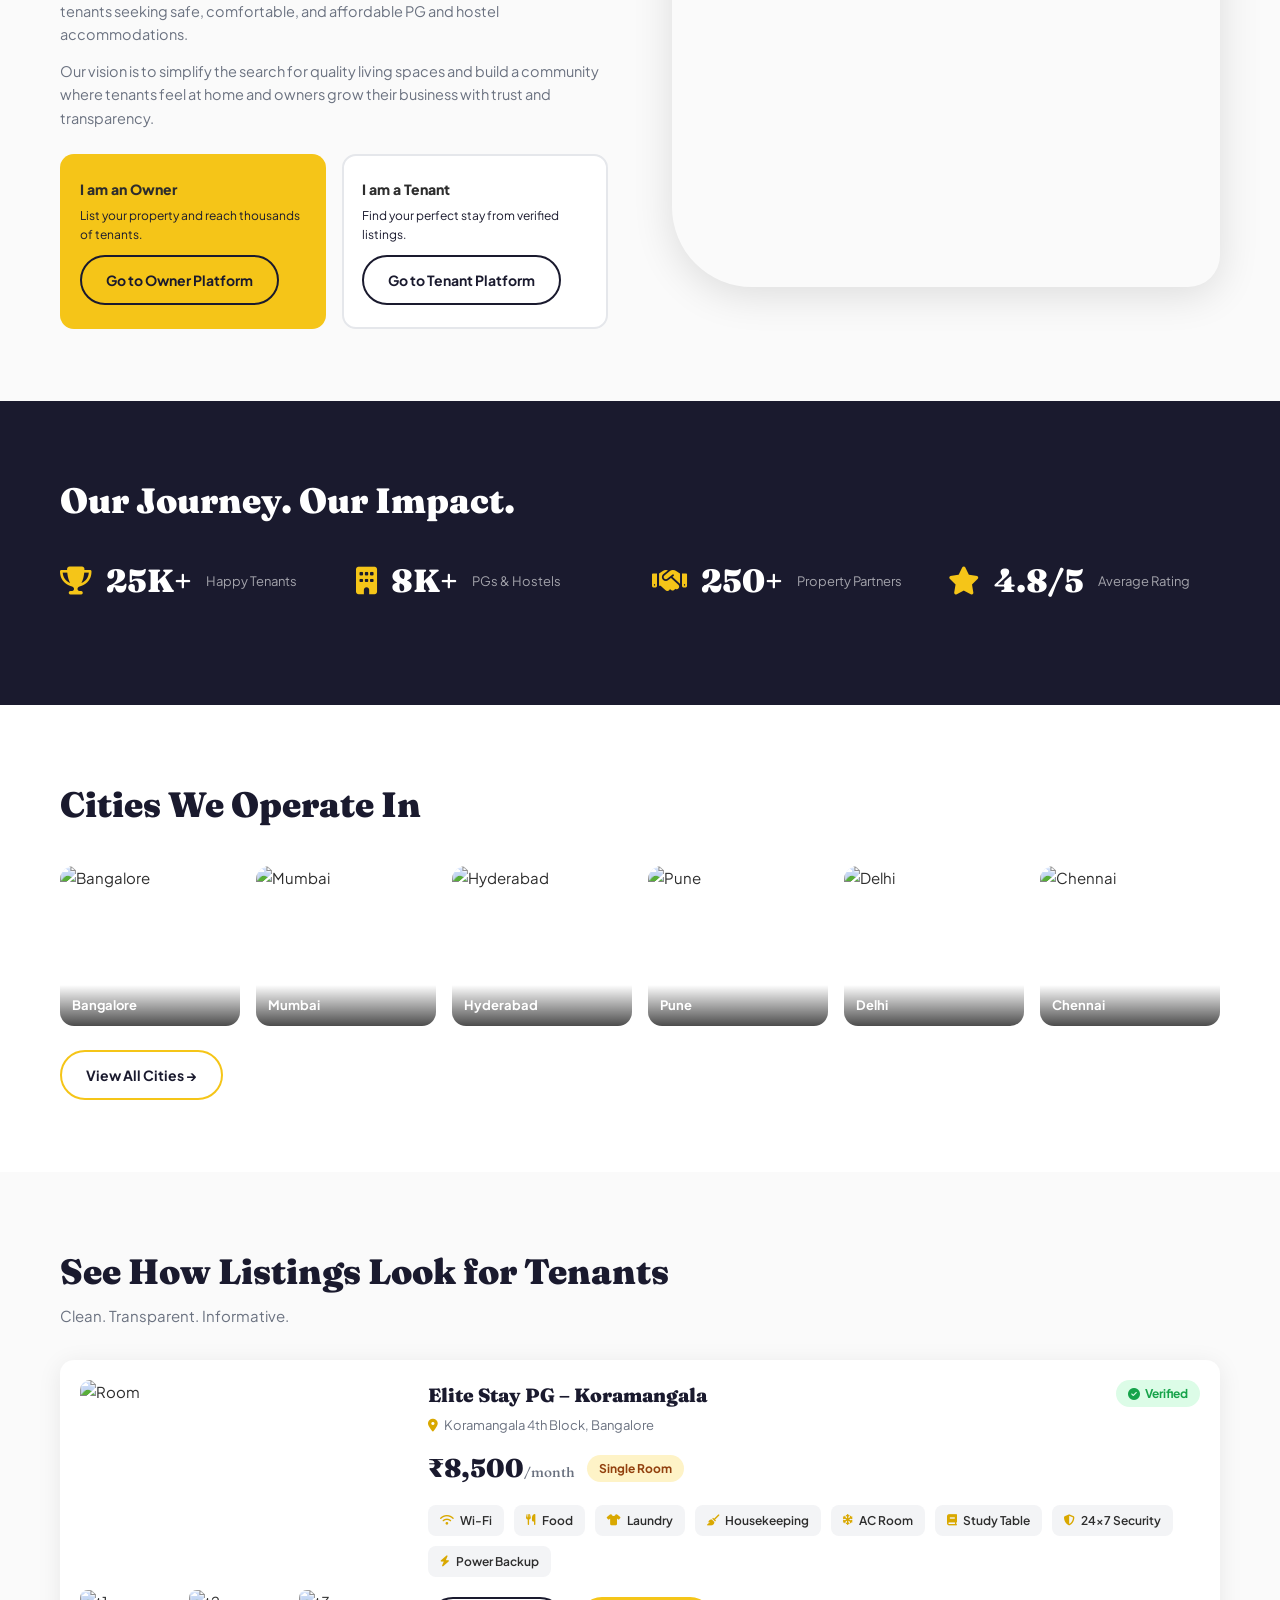
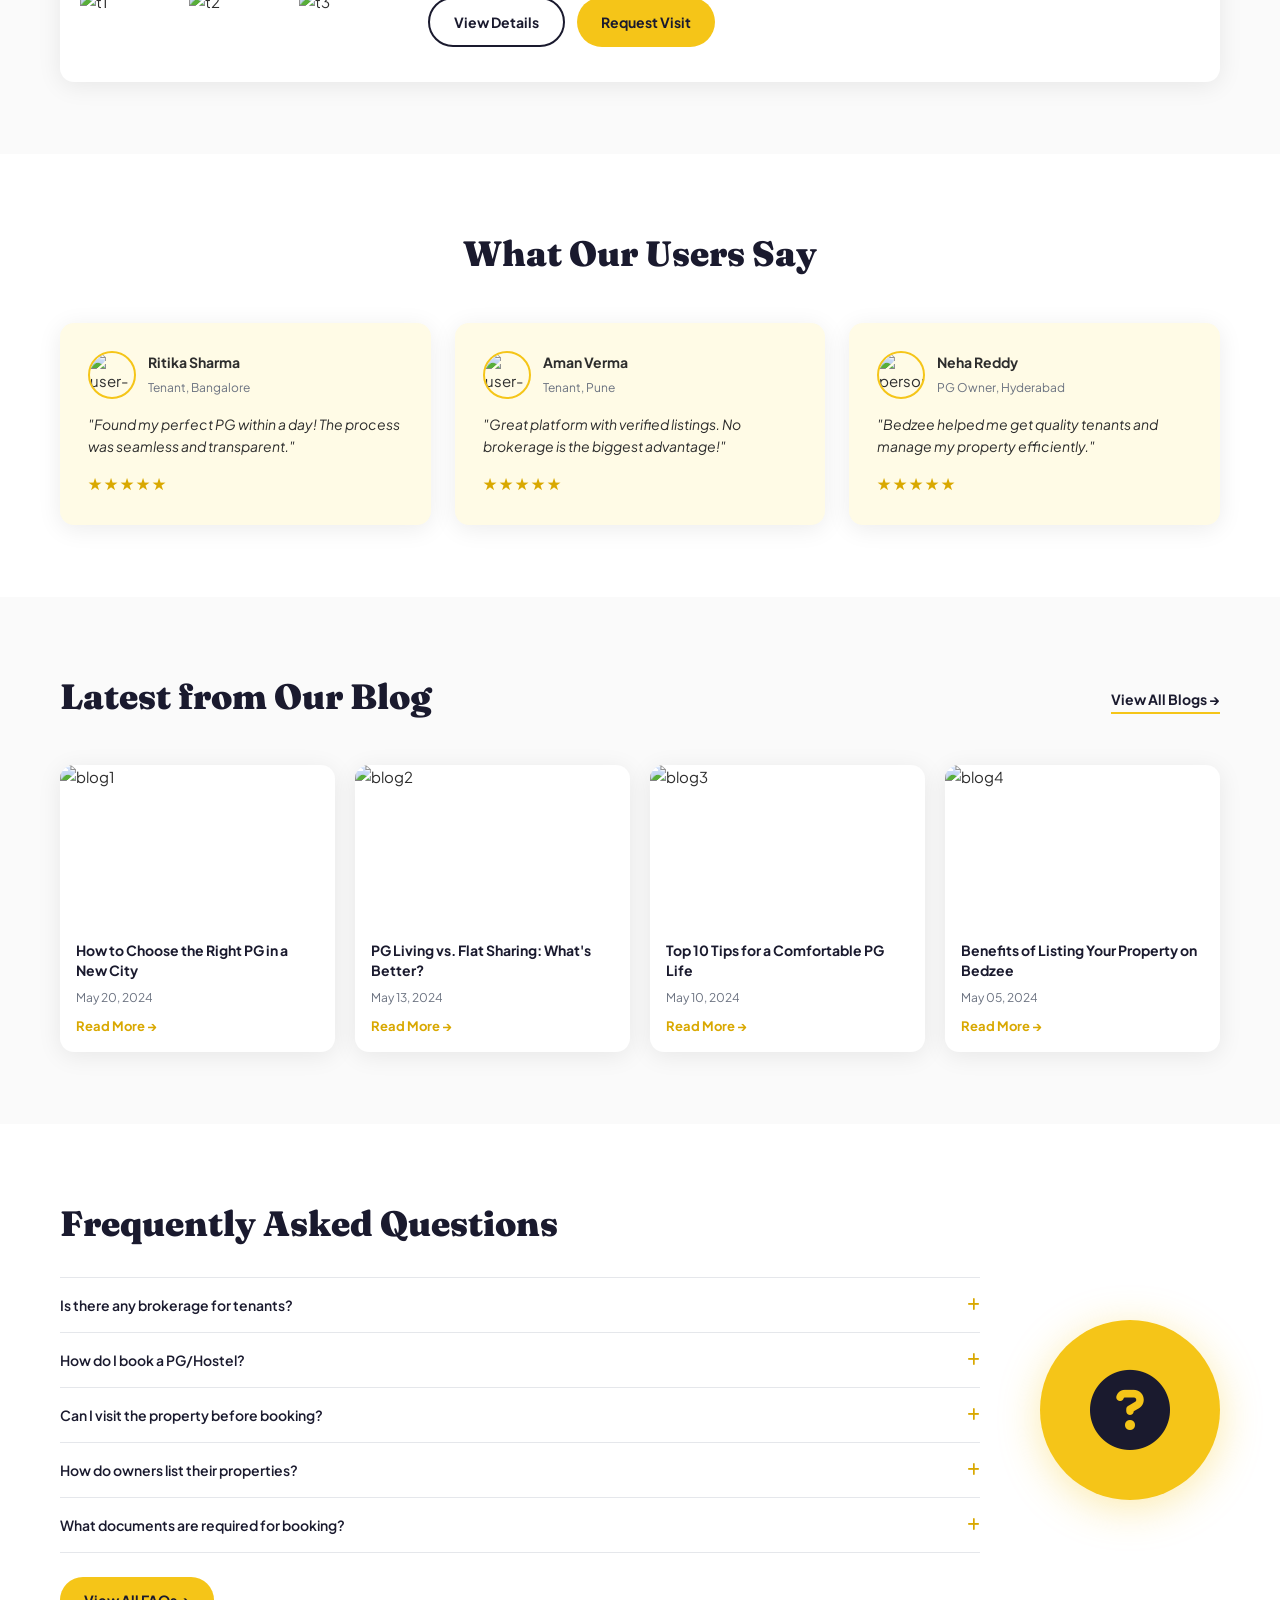
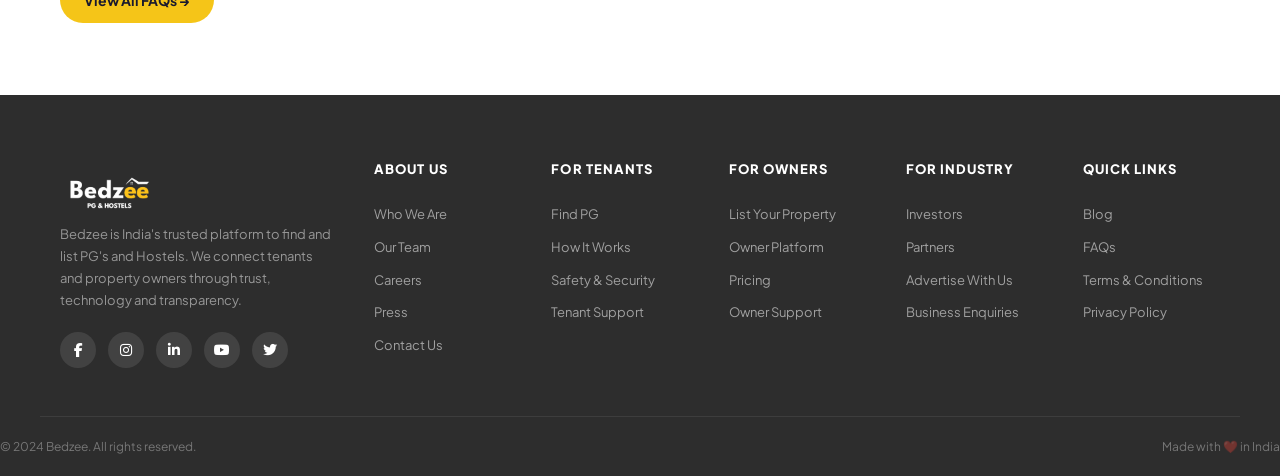
==== commit fa3f3671: "send" ====
--- a/index.html
+++ b/index.html
@@ -10,7 +10,7 @@
 </head>
 <body>
 
-  <!-- NAVBAR -->
+  <!-- NAVBAR --> 
   <header class="navbar">
     <div class="container nav-inner">
       <a href="#" class="logo">
--- a/style.css
+++ b/style.css
@@ -132,12 +132,6 @@
   padding-bottom: 14px;
 }
 
-.logo {
-  display: flex;
-  align-items: center;
-  gap: 10px;
-  flex-shrink: 0;
-}
 .logo-icon { font-size: 26px; }
 .logo-name { display: block; font-family: var(--font-display); font-weight: 900; font-size: 1.25rem; color: var(--dark); line-height: 1; }
 .logo-tag { display: block; font-size: 10px; color: var(--text-muted); letter-spacing: .05em; }
@@ -915,3 +909,23 @@
   .partners-row { gap: 10px; }
   .partner-logo { padding: 10px 14px; font-size: 13px; }
 }
+
+
+
+
+
+
+
+
+
+
+
+
+
+
+
+
+
+
+
+/* Tenant Page */
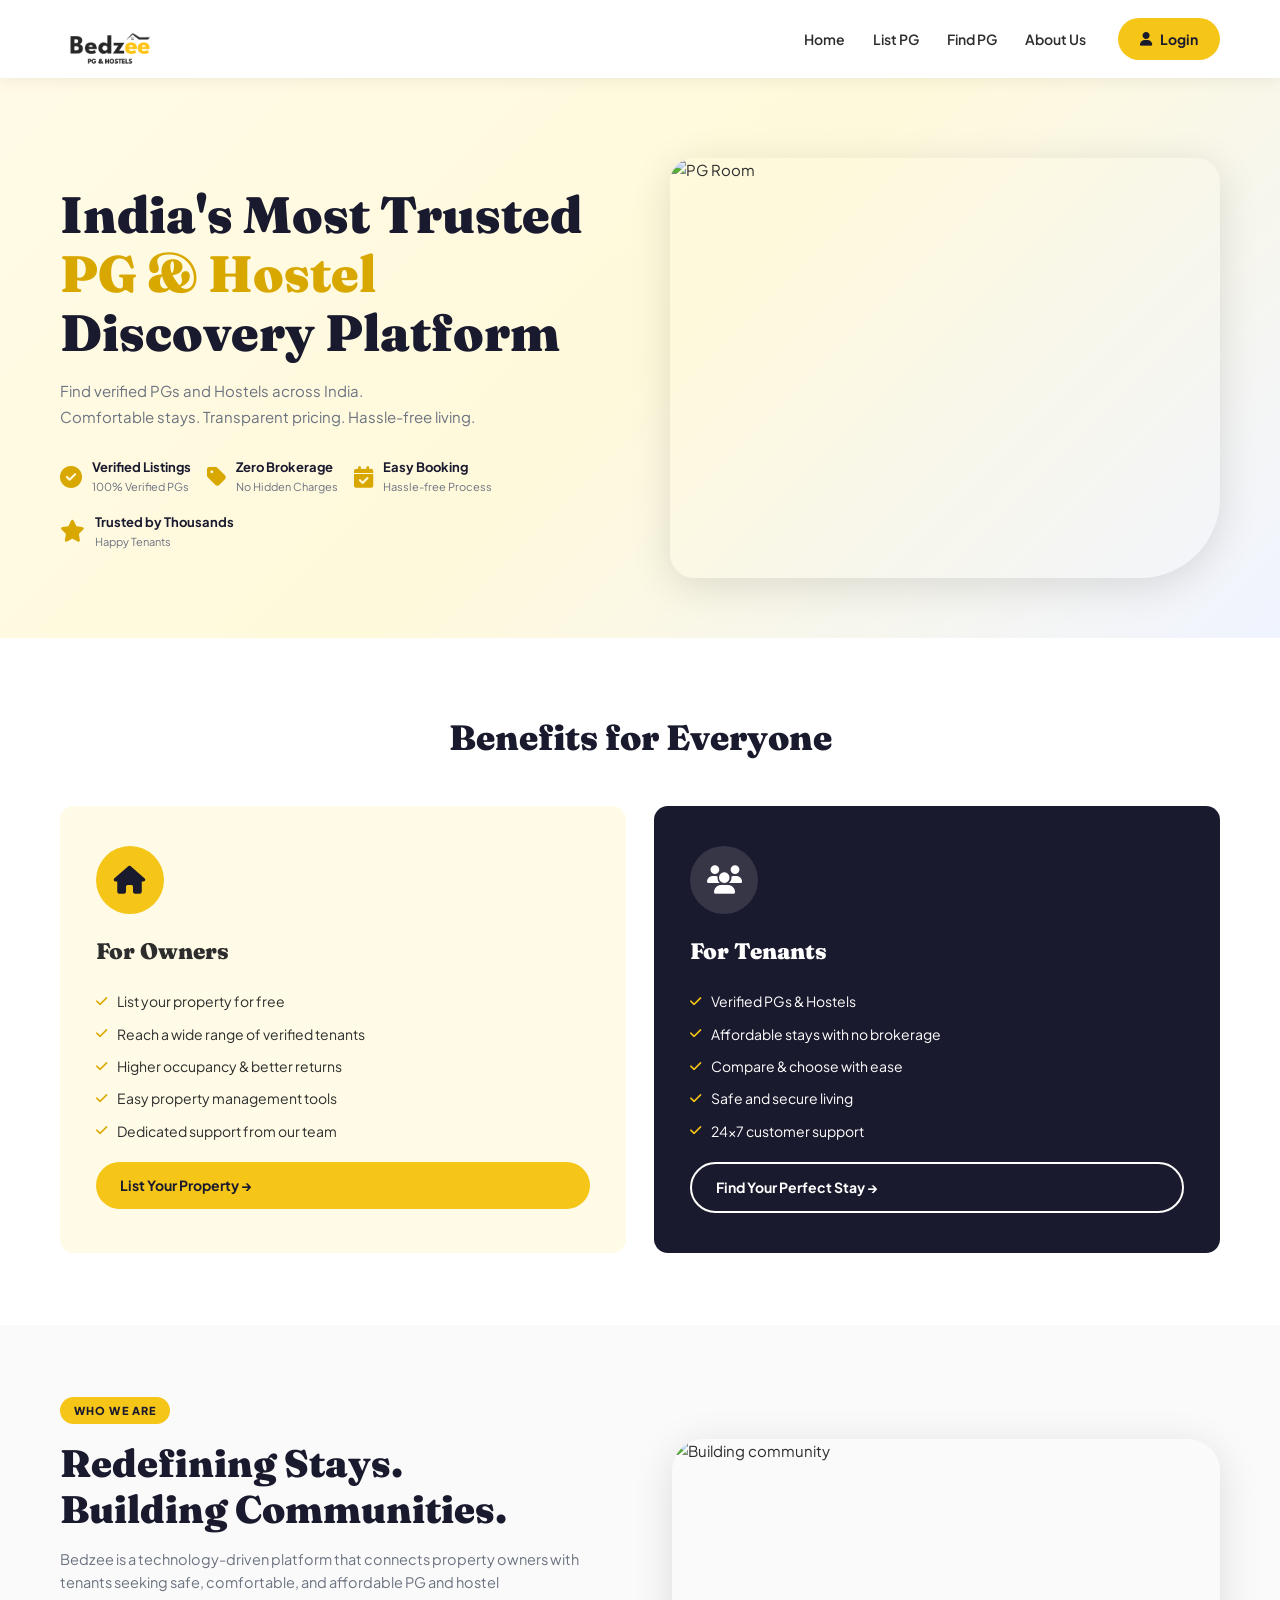
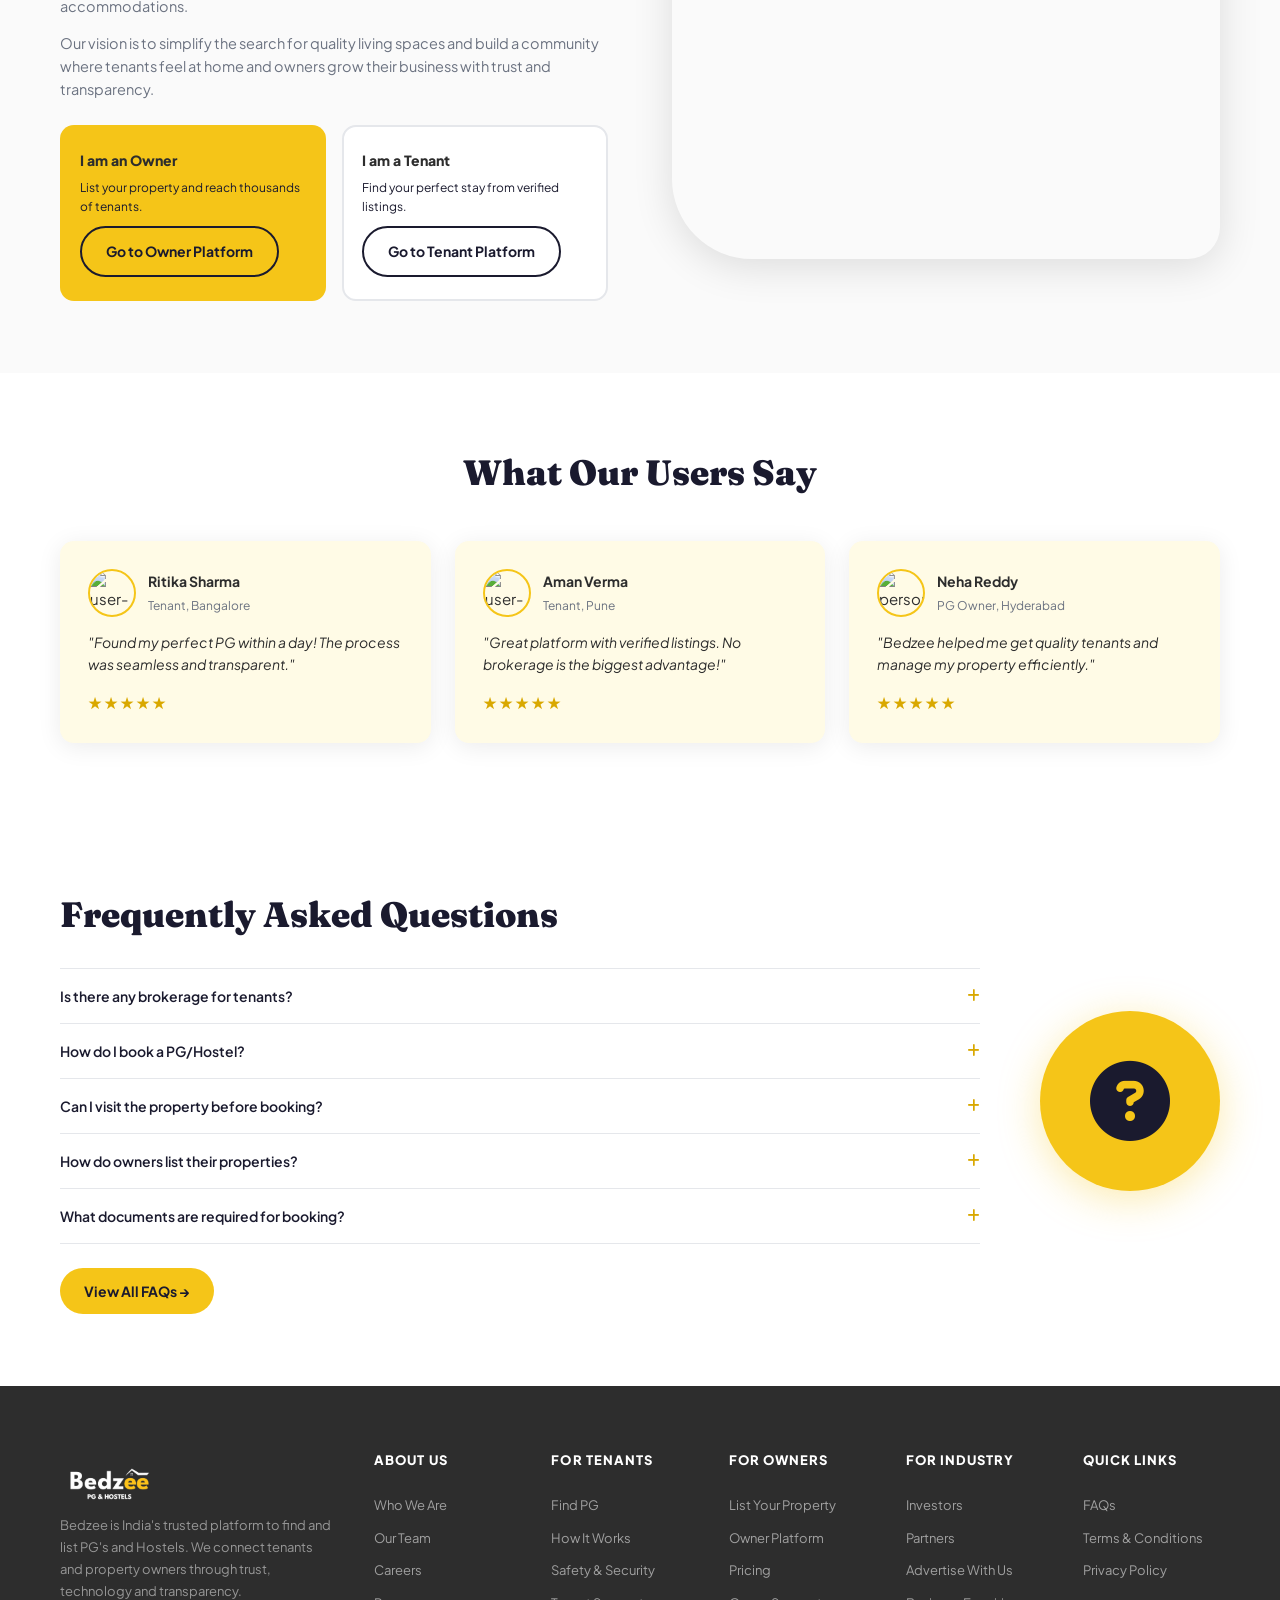
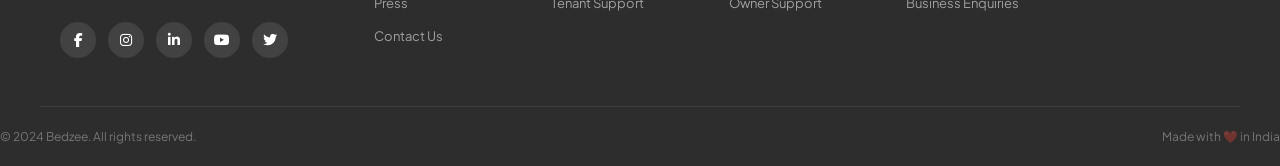
==== commit 401cca46: "added 5 4 more pages" ====
--- a/index.html
+++ b/index.html
@@ -20,21 +20,19 @@
         </div>
       </a>
       <nav class="nav-links">
-        <a href="#">Home</a>
+        <a href="./index.html">Home</a>
         <a href="#">List PG</a>
         <a href="#">Find PG</a>
-        <a href="#">Blog</a>
-        <a href="#">About Us</a>
+        <a href="./about_us.html">About Us</a>
       </nav>
       <a href="#" class="btn btn-login"><i class="fa fa-user"></i> Login</a>
       <button class="hamburger" id="hamburger" aria-label="Menu"><i class="fa fa-bars"></i></button>
     </div>
     <div class="mobile-menu" id="mobileMenu">
-      <a href="#">Home</a>
+      <a href="./index.html">Home</a>
       <a href="#">List PG</a>
       <a href="#">Find PG</a>
-      <a href="#">Blog</a>
-      <a href="#">About Us</a>
+      <a href="./about_us.html">About Us</a>
       <a href="#" class="btn btn-login" style="width:fit-content">Login</a>
     </div>
   </header>
@@ -45,15 +43,7 @@
       <div class="hero-text">
         <h1>India's Most Trusted<br /><span class="highlight">PG &amp; Hostel</span><br />Discovery Platform</h1>
         <p>Find verified PGs and Hostels across India.<br />Comfortable stays. Transparent pricing. Hassle-free living.</p>
-        <div class="search-bar">
-          <input type="text" placeholder="Enter city or locality" />
-          <select>
-            <option>Move-in Date</option>
-            <option>Immediate</option>
-            <option>Next Month</option>
-          </select>
-          <button class="btn btn-primary">Search PG</button>
-        </div>
+
         <div class="trust-badges">
           <div class="badge"><i class="fa fa-check-circle"></i><div><strong>Verified Listings</strong><span>100% Verified PGs</span></div></div>
           <div class="badge"><i class="fa fa-tag"></i><div><strong>Zero Brokerage</strong><span>No Hidden Charges</span></div></div>
@@ -118,9 +108,7 @@
 
             <a href="./owner.html">
               <span class="btn btn-outline">Go to Owner Platform</span>
-            </a>
-
-            <!-- <a href="#">Go to Owner Platform →</a>   -->
+            </a> 
           </div>
           <div class="cta-card light-bg">
             <strong>I am a Tenant</strong>
@@ -140,7 +128,7 @@
   </section>
 
   <!-- IMPACT STATS -->
-  <section class="impact section-pad">
+  <!-- <section class="impact section-pad">
     <div class="container">
       <h2 class="section-title">Our Journey. Our Impact.</h2>
       <div class="stats-row">
@@ -151,10 +139,10 @@
       </div>
       </div>
     </div>
-  </section>
+  </section> -->
 
   <!-- CITIES -->
-  <section class="cities section-pad">
+  <!-- <section class="cities section-pad">
     <div class="container">
       <h2 class="section-title">Cities We Operate In</h2>
       <div class="cities-grid">
@@ -190,7 +178,7 @@
   </section>
 
   <!-- SAMPLE LISTING -->
-  <section class="sample-listing section-pad">
+  <!-- <section class="sample-listing section-pad">
     <div class="container">
       <h2 class="section-title">See How Listings Look for Tenants</h2>
       <p class="subtitle">Clean. Transparent. Informative.</p>
@@ -232,7 +220,7 @@
         </div>
       </div>
     </div>
-  </section>
+  </section> -->
 
   <!-- TESTIMONIALS -->
   <section class="testimonials section-pad">
@@ -277,7 +265,7 @@
   </section>
 
   <!-- BLOG -->
-  <section class="blog section-pad">
+  <!-- <section class="blog section-pad">
     <div class="container">
       <div class="section-header-row">
         <h2 class="section-title">Latest from Our Blog</h2>
@@ -318,7 +306,7 @@
         </div>
       </div>
     </div>
-  </section>
+  </section> -->
 
   <!-- FAQ -->
   <section class="faq section-pad">
@@ -406,10 +394,9 @@
       </div>
       <div class="footer-col">
         <h4>Quick Links</h4>
-        <a href="#">Blog</a>
         <a href="#">FAQs</a>
-        <a href="#">Terms &amp; Conditions</a>
-        <a href="#">Privacy Policy</a>
+        <a href="./t_and_c.html">Terms &amp; Conditions</a>
+        <a href="./privacy_policy.html">Privacy Policy</a>
       </div>
     </div>
     <div class="footer-bottom">
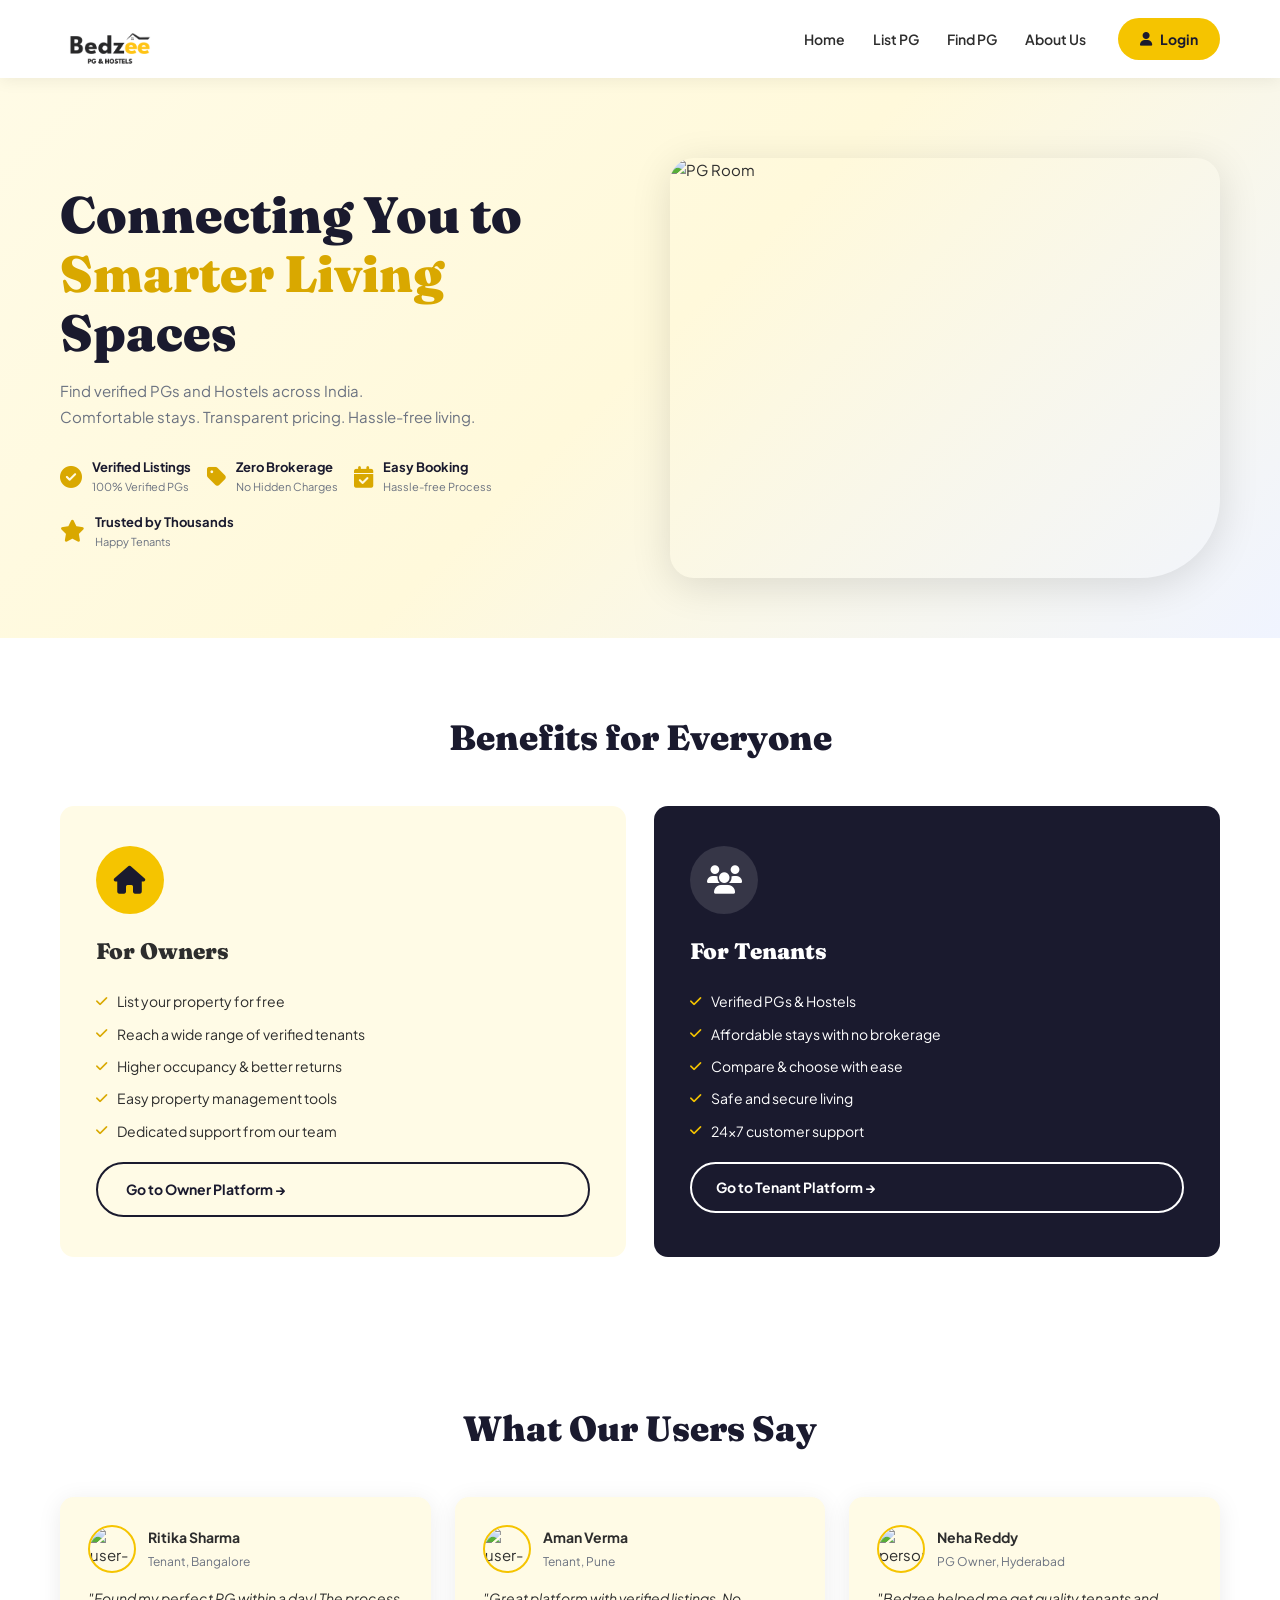
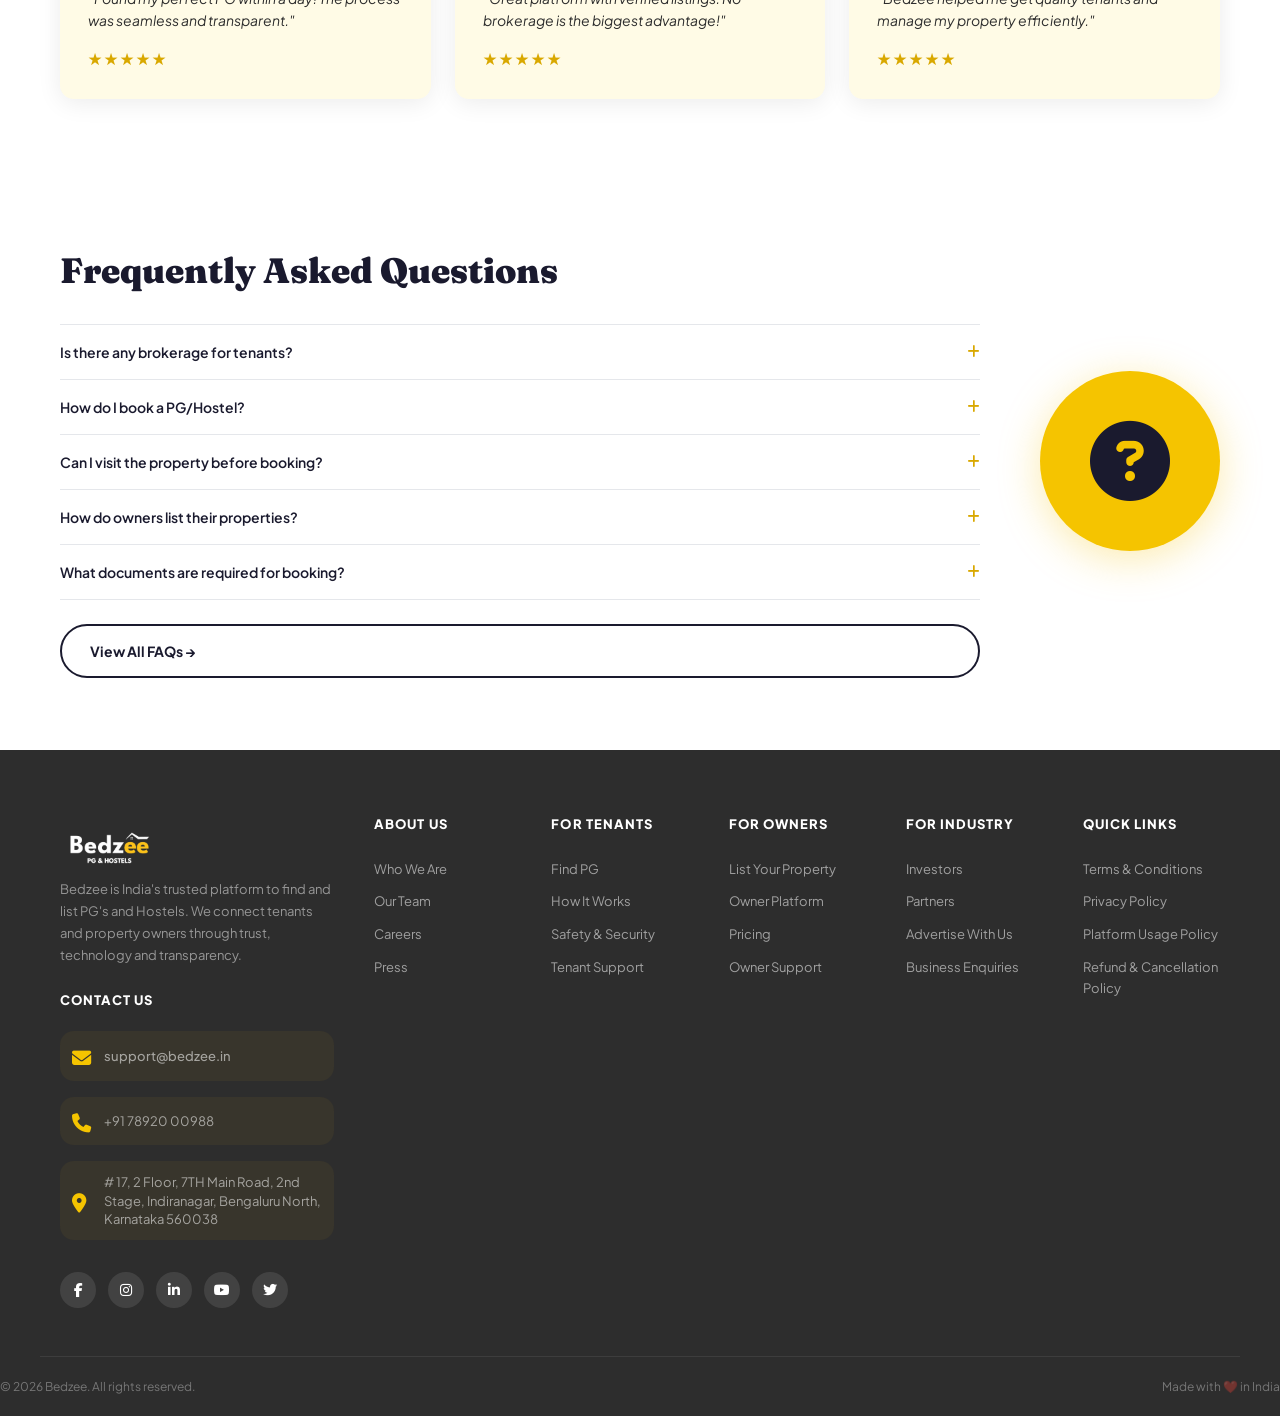
==== commit 2f04b0f8: "added 5 new landing pages Co-authored-by: Copilot <copilot@github.com>" ====
--- a/index.html
+++ b/index.html
@@ -41,7 +41,7 @@
   <section class="hero">
     <div class="container hero-inner">
       <div class="hero-text">
-        <h1>India's Most Trusted<br /><span class="highlight">PG &amp; Hostel</span><br />Discovery Platform</h1>
+        <h1>Connecting You to<br /><span class="highlight">Smarter Living</span><br />Spaces</h1>
         <p>Find verified PGs and Hostels across India.<br />Comfortable stays. Transparent pricing. Hassle-free living.</p>
 
         <div class="trust-badges">
@@ -74,7 +74,7 @@
             <li><i class="fa fa-check"></i> Easy property management tools</li>
             <li><i class="fa fa-check"></i> Dedicated support from our team</li>
           </ul>
-          <a href="#" class="btn btn-primary">List Your Property →</a>
+          <a href="./owner.html" class="btn btn-primary">Go to Owner Platform →</a>
         </div>
         <div class="benefit-card dark">
           <div class="benefit-icon dark-icon"><i class="fa fa-users"></i></div>
@@ -86,141 +86,12 @@
             <li><i class="fa fa-check"></i> Safe and secure living</li>
             <li><i class="fa fa-check"></i> 24x7 customer support</li>
           </ul>
-          <a href="#" class="btn btn-outline-white">Find Your Perfect Stay →</a>
-        </div>
-      </div>
-    </div>
-  </section>
-
-  <!-- WHO WE ARE -->
-  <section class="who-we-are section-pad">
-    <div class="container who-grid">
-      <div class="who-text">
-        <span class="pill">WHO WE ARE</span>
-        <h2>Redefining Stays.<br />Building Communities.</h2>
-        <p>Bedzee is a technology-driven platform that connects property owners with tenants seeking safe, comfortable, and affordable PG and hostel accommodations.</p>
-        <p>Our vision is to simplify the search for quality living spaces and build a community where tenants feel at home and owners grow their business with trust and transparency.</p>
-        <div class="who-ctas">
-          <div class="cta-card yellow-bg">
-            <strong>I am an Owner</strong>
-            <p>List your property and reach thousands of tenants.</p>
-            
-
-            <a href="./owner.html">
-              <span class="btn btn-outline">Go to Owner Platform</span>
-            </a> 
-          </div>
-          <div class="cta-card light-bg">
-            <strong>I am a Tenant</strong>
-            <p>Find your perfect stay from verified listings.</p>
-            <a href="./tenant.html">
-              <span class="btn btn-outline">Go to Tenant Platform</span>
-            </a>
-          </div>
-        </div>
-      </div>
-      <div class="who-illustration">
-        <div class="illus-wrap">
-          <img src="https://images.unsplash.com/photo-1560518883-ce09059eeffa?w=500&q=80" alt="Building community" />
-        </div>
-      </div>
-    </div>
-  </section>
-
-  <!-- IMPACT STATS -->
-  <!-- <section class="impact section-pad">
-    <div class="container">
-      <h2 class="section-title">Our Journey. Our Impact.</h2>
-      <div class="stats-row">
-        <div class="stat"><i class="fa fa-trophy"></i><strong>25K+</strong><span>Happy Tenants</span></div>
-        <div class="stat"><i class="fa fa-building"></i><strong>8K+</strong><span>PGs &amp; Hostels</span></div>
-        <div class="stat"><i class="fa fa-handshake"></i><strong>250+</strong><span>Property Partners</span></div>
-        <div class="stat"><i class="fa fa-star"></i><strong>4.8/5</strong><span>Average Rating</span></div>
-      </div>
-      </div>
-    </div>
-  </section> -->
-
-  <!-- CITIES -->
-  <!-- <section class="cities section-pad">
-    <div class="container">
-      <h2 class="section-title">Cities We Operate In</h2>
-      <div class="cities-grid">
-        <div class="city-card">
-          <img src="https://media.istockphoto.com/id/874457530/photo/vidhana-soudha.jpg?s=612x612&w=0&k=20&c=H1snlnVdRsLJoJW0RbyYDbEkj8i-w_5f4ySpeJhcaJU=" alt="Bangalore" />
-          <span>Bangalore</span>
-        </div>
-        <div class="city-card">
-          <img src="https://images.unsplash.com/photo-1570168007204-dfb528c6958f?w=300&q=80" alt="Mumbai" />
-          <span>Mumbai</span>
-        </div>
-        <div class="city-card">
-          <img src="https://media.gettyimages.com/id/175804012/photo/hyderabad-blues.jpg?s=612x612&w=0&k=20&c=gS8eQVRxorkiyeAvf9nTStwfgLFbcAaBtupdgBWr_sc=" alt="Hyderabad" />
-          <span>Hyderabad</span>
-        </div>
-        <div class="city-card">
-          <img src="https://i.pinimg.com/originals/69/87/d4/6987d4b88b2e95d857459d27c565a293.jpg" alt="Pune" />
-          <span>Pune</span>
-        </div>
-        <div class="city-card">
-          <img src="https://images.unsplash.com/photo-1587474260584-136574528ed5?w=300&q=80" alt="Delhi" />
-          <span>Delhi</span>
-        </div>
-        <div class="city-card">
-          <img src="https://images.unsplash.com/photo-1582510003544-4d00b7f74220?w=300&q=80" alt="Chennai" />
-          <span>Chennai</span>
-        </div>
-      </div>
-      <div class="center mt-2">
-        <a href="#" class="btn btn-outline-yellow">View All Cities →</a>
-      </div>
-    </div>
-  </section>
-
-  <!-- SAMPLE LISTING -->
-  <!-- <section class="sample-listing section-pad">
-    <div class="container">
-      <h2 class="section-title">See How Listings Look for Tenants</h2>
-      <p class="subtitle">Clean. Transparent. Informative.</p>
-      <div class="listing-card">
-        <div class="listing-images">
-          <img class="main-img" src="https://images.unsplash.com/photo-1631049307264-da0ec9d70304?w=400&q=80" alt="Room" />
-          <div class="thumb-row">
-            <img src="https://images.unsplash.com/photo-1555041469-a586c61ea9bc?w=120&q=70" alt="t1" />
-            <img src="https://images.unsplash.com/photo-1484154218962-a197022b5858?w=120&q=70" alt="t2" />
-            <img src="https://images.unsplash.com/photo-1493809842364-78817add7ffb?w=120&q=70" alt="t3" />
-          </div>
-        </div>
-        <div class="listing-details">
-          <div class="listing-top">
-            <div>
-              <h3>Elite Stay PG – Koramangala</h3>
-              <p class="listing-loc"><i class="fa fa-map-marker-alt"></i> Koramangala 4th Block, Bangalore</p>
-            </div>
-            <span class="verified-badge"><i class="fa fa-check-circle"></i> Verified</span>
-          </div>
-          <div class="price-row">
-            <span class="price">₹8,500<small>/month</small></span>
-            <span class="room-type">Single Room</span>
-          </div>
-          <div class="amenities">
-            <span><i class="fa fa-wifi"></i> Wi-Fi</span>
-            <span><i class="fa fa-utensils"></i> Food</span>
-            <span><i class="fa fa-tshirt"></i> Laundry</span>
-            <span><i class="fa fa-broom"></i> Housekeeping</span>
-            <span><i class="fa fa-snowflake"></i> AC Room</span>
-            <span><i class="fa fa-book"></i> Study Table</span>
-            <span><i class="fa fa-shield-alt"></i> 24x7 Security</span>
-            <span><i class="fa fa-bolt"></i> Power Backup</span>
-          </div>
-          <div class="listing-actions">
-            <a href="#" class="btn btn-outline">View Details</a>
-            <a href="#" class="btn btn-primary">Request Visit</a>
-          </div>
-        </div>
-      </div>
-    </div>
-  </section> -->
+          <a href="./tenant.html" class="btn btn-outline-white">Go to Tenant Platform →</a>
+        </div>
+      </div>
+    </div>
+  </section>
+
 
   <!-- TESTIMONIALS -->
   <section class="testimonials section-pad">
@@ -264,50 +135,6 @@
     </div>
   </section>
 
-  <!-- BLOG -->
-  <!-- <section class="blog section-pad">
-    <div class="container">
-      <div class="section-header-row">
-        <h2 class="section-title">Latest from Our Blog</h2>
-        <a href="#" class="view-all">View All Blogs →</a>
-      </div>
-      <div class="blog-grid">
-        <div class="blog-card">
-          <img src="https://images.unsplash.com/photo-1560448204-e02f11c3d0e2?w=300&q=80" alt="blog1" />
-          <div class="blog-body">
-            <h4>How to Choose the Right PG in a New City</h4>
-            <span class="blog-date">May 20, 2024</span>
-            <a href="#">Read More →</a>
-          </div>
-        </div>
-        <div class="blog-card">
-          <img src="https://images.unsplash.com/photo-1522708323590-d24dbb6b0267?w=300&q=80" alt="blog2" />
-          <div class="blog-body">
-            <h4>PG Living vs. Flat Sharing: What's Better?</h4>
-            <span class="blog-date">May 13, 2024</span>
-            <a href="#">Read More →</a>
-          </div>
-        </div>
-        <div class="blog-card">
-          <img src="https://images.unsplash.com/photo-1529290130-4ca3753253ae?w=300&q=80" alt="blog3" />
-          <div class="blog-body">
-            <h4>Top 10 Tips for a Comfortable PG Life</h4>
-            <span class="blog-date">May 10, 2024</span>
-            <a href="#">Read More →</a>
-          </div>
-        </div>
-        <div class="blog-card">
-          <img src="https://images.unsplash.com/photo-1556761175-5973dc0f32e7?w=300&q=80" alt="blog4" />
-          <div class="blog-body">
-            <h4>Benefits of Listing Your Property on Bedzee</h4>
-            <span class="blog-date">May 05, 2024</span>
-            <a href="#">Read More →</a>
-          </div>
-        </div>
-      </div>
-    </div>
-  </section> -->
-
   <!-- FAQ -->
   <section class="faq section-pad">
     <div class="container faq-inner">
@@ -355,6 +182,22 @@
         </div>
         </a>
         <p>Bedzee is India's trusted platform to find and list PG's and Hostels. We connect tenants and property owners through trust, technology and transparency.</p>
+        <br>
+        <div class="footer-col">
+        <h4>Contact Us</h4>
+        <div class="contact-item">
+          <i class="fa fa-envelope"></i>
+          <a href="mailto:support@bedzee.in" class="contact-link">support@bedzee.in</a>
+        </div>
+        <div class="contact-item">
+          <i class="fa fa-phone"></i>
+          <span>+91 78920 00988</span>
+        </div>
+        <div class="contact-item">
+          <i class="fa fa-map-marker-alt"></i>
+          <span># 17, 2 Floor, 7TH Main Road, 2nd Stage, Indiranagar, Bengaluru North, Karnataka 560038</span>
+        </div>
+      </div>
         <div class="social-links">
           <a href="#"><i class="fab fa-facebook-f"></i></a>
           <a href="#"><i class="fab fa-instagram"></i></a>
@@ -369,7 +212,6 @@
         <a href="#">Our Team</a>
         <a href="#">Careers</a>
         <a href="#">Press</a>
-        <a href="#">Contact Us</a>
       </div>
       <div class="footer-col">
         <h4>For Tenants</h4>
@@ -382,7 +224,7 @@
         <h4>For Owners</h4>
         <a href="#">List Your Property</a>
         <a href="#">Owner Platform</a>
-        <a href="#">Pricing</a>
+        <a href="./pricing.html">Pricing</a>
         <a href="#">Owner Support</a>
       </div>
       <div class="footer-col">
@@ -394,13 +236,15 @@
       </div>
       <div class="footer-col">
         <h4>Quick Links</h4>
-        <a href="#">FAQs</a>
         <a href="./t_and_c.html">Terms &amp; Conditions</a>
         <a href="./privacy_policy.html">Privacy Policy</a>
-      </div>
+        <a href="./platform_usage_policy.html">Platform Usage Policy</a>
+        <a href="./refund_policy.html">Refund & Cancellation Policy</a>
+      </div>
+      
     </div>
     <div class="footer-bottom">
-      <span>© 2024 Bedzee. All rights reserved.</span>
+      <span>© 2026 Bedzee. All rights reserved.</span>
       <span>Made with ❤️ in India</span>
     </div>
   </footer>
--- a/style.css
+++ b/style.css
@@ -78,8 +78,18 @@
   transition: all .22s;
 }
 .btn-primary {
-  background: var(--yellow);
-  color: var(--dark);
+  background: transparent;
+  border: 2px solid var(--dark);
+  color: var(--dark);
+  padding: 14px 28px;
+  border-radius: 50px;
+  font-weight: 700;
+  font-size: 14px;
+  cursor: pointer;
+  transition: all 0.3s;
+  width: 100%;
+  display: block;
+
 }
 .btn-primary:hover { background: var(--yellow-dark); transform: translateY(-1px); box-shadow: 0 6px 20px rgba(245,197,24,.35); }
 .btn-outline {
@@ -266,6 +276,154 @@
 }
 .hero-img-wrap img { width: 100%; height: 100%; object-fit: cover; }
 
+.hero-right {
+  display: flex;
+  justify-content: center;
+  align-items: center;
+}
+
+.hero-card {
+  position: relative;
+  width: 100%;
+  max-width: 460px;
+  padding: 34px;
+  border-radius: 32px;
+  background: var(--white);
+  box-shadow: var(--shadow-lg);
+  overflow: hidden;
+}
+
+.hero-card::before {
+  content: "";
+  position: absolute;
+  top: -36px;
+  right: -36px;
+  width: 180px;
+  height: 180px;
+  border-radius: 50%;
+  background: rgba(245, 197, 24, 0.16);
+}
+
+.hero-card-inner {
+  position: relative;
+  z-index: 1;
+}
+
+.hero-card-top {
+  display: flex;
+  flex-wrap: wrap;
+  gap: 12px;
+  margin-bottom: 24px;
+}
+
+.stat-pill {
+  display: inline-flex;
+  align-items: center;
+  gap: 10px;
+  padding: 12px 18px;
+  border-radius: 999px;
+  background: rgba(245, 197, 24, 0.15);
+  color: var(--dark);
+  font-weight: 700;
+  font-size: 0.95rem;
+}
+
+.stat-pill.light {
+  background: #f7f7f7;
+  color: var(--text);
+}
+
+.hero-chart {
+  display: grid;
+  gap: 14px;
+  margin-bottom: 24px;
+}
+
+.graph-bar {
+  display: grid;
+  gap: 8px;
+}
+
+.graph-label {
+  display: flex;
+  justify-content: space-between;
+  font-size: 0.85rem;
+  color: var(--text-muted);
+}
+
+.graph-track {
+  width: 100%;
+  height: 12px;
+  border-radius: 999px;
+  background: #f2f2f2;
+  overflow: hidden;
+}
+
+.graph-fill {
+  height: 100%;
+  border-radius: inherit;
+  background: var(--yellow);
+}
+
+.hero-card-list {
+  display: grid;
+  gap: 16px;
+}
+
+.hero-card-item {
+  display: flex;
+  align-items: center;
+  gap: 14px;
+  padding: 14px 0;
+  border-top: 1px solid rgba(229, 231, 235, 0.75);
+}
+
+.hero-card-item:first-child { border-top: none; }
+
+.hero-card-item i {
+  color: var(--yellow);
+  font-size: 1.1rem;
+  width: 30px;
+  text-align: center;
+}
+
+.flist {
+  list-style: none;
+  display: grid;
+  gap: 14px;
+  margin: 32px 0;
+  padding: 0;
+}
+
+.flist li {
+  display: flex;
+  align-items: center;
+  gap: 14px;
+  color: var(--text);
+  font-weight: 700;
+}
+
+.ck {
+  width: 30px;
+  height: 30px;
+  border-radius: 50%;
+  background: var(--yellow);
+  display: flex;
+  align-items: center;
+  justify-content: center;
+  color: var(--dark);
+  flex-shrink: 0;
+}
+
+.ck .fa {
+  font-size: 0.7rem;
+}
+
+@media (max-width: 960px) {
+  .hero-inner { grid-template-columns: 1fr; }
+  .hero-card { max-width: 100%; }
+}
+
 /* ===========================
    BENEFITS
    =========================== */
@@ -394,7 +552,7 @@
   height: 420px;
   box-shadow: var(--shadow-lg);
 }
-.illus-wrap img { width: 100%; height: 100%; object-fit: cover; }
+.illus-wrap img { width: 100%; height: 100%; object-fit:fill; }
 
 /* ===========================
    IMPACT / STATS
@@ -834,6 +992,33 @@
 }
 .footer-col a:hover { color: var(--yellow); }
 
+.contact-item {
+  display: flex;
+  align-items: flex-start;
+  gap: 8px;
+  font-size: 13px;
+  color: rgba(255,255,255,.55);
+  padding: 4px 0;
+  line-height: 1.4;
+}
+
+.contact-item i {
+  color: var(--yellow);
+  font-size: 14px;
+  margin-top: 5px;
+  flex-shrink: 0;
+}
+
+.contact-link {
+  color: rgba(255,255,255,.55);
+  text-decoration: none;
+  transition: color .2s;
+}
+
+.contact-link:hover {
+  color: var(--yellow);
+}
+
 .footer-bottom {
   display: flex;
   justify-content: space-between;
@@ -910,22 +1095,1224 @@
   .partner-logo { padding: 10px 14px; font-size: 13px; }
 }
 
-
-
-
-
-
-
-
-
-
-
-
-
-
-
-
-
-
+/* ===========================
+   PRIVACY POLICY PAGE STYLES
+   =========================== */
+
+.page-header {
+  background: linear-gradient(135deg, var(--dark) 0%, var(--dark-2) 100%);
+  color: var(--white);
+  text-align: center;
+}
+
+.page-header-content {
+  max-width: 600px;
+  margin: 0 auto;
+}
+
+.page-icon {
+  font-size: 4rem;
+  color: var(--yellow);
+  margin-bottom: 16px;
+  display: block;
+}
+
+.page-header h1 {
+  font-size: clamp(2rem, 4vw, 3rem);
+  font-weight: 900;
+  margin-bottom: 8px;
+  font-family: var(--font-display);
+}
+
+.page-subtitle {
+  font-size: 1.1rem;
+  opacity: 0.9;
+  margin-bottom: 24px;
+}
+
+.policy-meta {
+  display: flex;
+  justify-content: center;
+  gap: 32px;
+  font-size: 0.9rem;
+  opacity: 0.8;
+}
+
+.policy-content {
+  background: var(--bg);
+}
+
+.policy-grid {
+  display: block;
+}
+
+.policy-main {
+  background: var(--white);
+  border-radius: var(--radius);
+  box-shadow: var(--shadow);
+  overflow: hidden;
+}
+
+.policy-section {
+  padding: 32px;
+  border-bottom: 1px solid var(--border);
+}
+
+.policy-section:last-child {
+  border-bottom: none;
+}
+
+.policy-section h2 {
+  font-family: var(--font-display);
+  font-size: 1.5rem;
+  font-weight: 700;
+  color: var(--dark);
+  margin-bottom: 16px;
+  display: flex;
+  align-items: center;
+  gap: 12px;
+}
+
+.section-number {
+  background: var(--yellow);
+  color: var(--dark);
+  width: 32px;
+  height: 32px;
+  border-radius: 50%;
+  display: flex;
+  align-items: center;
+  justify-content: center;
+  font-size: 0.9rem;
+  font-weight: 800;
+  flex-shrink: 0;
+}
+
+.policy-section h3 {
+  font-size: 1.1rem;
+  font-weight: 600;
+  color: var(--dark);
+  margin: 20px 0 12px 0;
+}
+
+.policy-section p {
+  margin-bottom: 16px;
+  line-height: 1.6;
+  color: var(--text);
+}
+
+.policy-section ul {
+  margin: 16px 0;
+  padding-left: 20px;
+}
+
+.policy-section li {
+  margin-bottom: 8px;
+  line-height: 1.5;
+}
+
+.policy-list {
+  background: rgba(245, 197, 24, 0.05);
+  border-left: 4px solid var(--yellow);
+  padding: 20px;
+  margin: 20px 0;
+  border-radius: 0 var(--radius) var(--radius) 0;
+}
+
+.policy-list li {
+  display: flex;
+  align-items: center;
+  gap: 12px;
+}
+
+.policy-list i {
+  color: var(--yellow);
+  font-size: 1.1rem;
+  width: 20px;
+}
+
+.important-note {
+  background: rgba(26, 26, 46, 0.05);
+  border: 1px solid rgba(26, 26, 46, 0.1);
+  border-radius: var(--radius);
+  padding: 24px;
+  margin: 24px 0;
+}
+
+.important-note h3 {
+  color: var(--dark);
+  font-size: 1.1rem;
+  margin-bottom: 12px;
+  display: flex;
+  align-items: center;
+  gap: 8px;
+}
+
+.important-note i {
+  color: var(--dark);
+}
+
+.highlight-text {
+  background: var(--yellow);
+  color: var(--dark);
+  padding: 12px 16px;
+  border-radius: var(--radius);
+  font-weight: 600;
+  display: inline-block;
+  margin: 16px 0;
+}
+
+.officer-details {
+  background: rgba(0, 0, 0, 0.02);
+  padding: 16px;
+  border-radius: var(--radius);
+  margin: 16px 0;
+}
+
+.contact-info {
+  margin-top: 16px;
+}
+
+.contact-item {
+  display: flex;
+  align-items: center;
+  gap: 12px;
+  margin-bottom: 12px;
+  padding: 12px;
+  background: rgba(245, 197, 24, 0.05);
+  border-radius: var(--radius);
+}
+
+.contact-item i {
+  color: var(--yellow);
+  font-size: 1.2rem;
+  width: 20px;
+}
+
+.contact-link {
+  color: var(--dark);
+  text-decoration: none;
+  font-weight: 500;
+}
+
+.contact-link:hover {
+  color: var(--yellow);
+}
+
+/* SIDEBAR */
+.policy-sidebar {
+  position: sticky;
+  top: 32px;
+}
+
+.sidebar-widget {
+  background: var(--white);
+  border-radius: var(--radius);
+  padding: 24px;
+  margin-bottom: 24px;
+  box-shadow: var(--shadow);
+}
+
+.sidebar-widget h3 {
+  font-size: 1.1rem;
+  font-weight: 600;
+  color: var(--dark);
+  margin-bottom: 16px;
+  display: flex;
+  align-items: center;
+  gap: 8px;
+}
+
+.sidebar-widget i {
+  color: var(--yellow);
+}
+
+.policy-nav {
+  display: flex;
+  flex-direction: column;
+  gap: 4px;
+}
+
+.policy-nav a {
+  padding: 8px 12px;
+  color: var(--text-muted);
+  text-decoration: none;
+  border-radius: 6px;
+  transition: all 0.2s;
+  font-size: 0.9rem;
+}
+
+.policy-nav a:hover {
+  background: rgba(245, 197, 24, 0.1);
+  color: var(--dark);
+}
+
+/* RESPONSIVE */
+@media (max-width: 1024px) {
+  .policy-grid {
+    display: block;
+  }
+
+  .policy-sidebar {
+    position: static;
+  }
+
+  .sidebar-widget {
+    margin-bottom: 16px;
+  }
+}
+
+@media (max-width: 768px) {
+  .page-header {
+    padding: 48px 0;
+  }
+
+  .page-icon {
+    font-size: 3rem;
+  }
+
+  .page-header h1 {
+    font-size: 2rem;
+  }
+
+  .policy-meta {
+    flex-direction: column;
+    gap: 8px;
+  }
+
+  .policy-section {
+    padding: 24px;
+  }
+
+  .policy-section h2 {
+    font-size: 1.3rem;
+    flex-direction: column;
+    align-items: flex-start;
+    gap: 8px;
+  }
+
+  .section-number {
+    align-self: flex-start;
+  }
+
+  .policy-list {
+    padding: 16px;
+  }
+
+  .important-note {
+    padding: 20px;
+  }
+
+  .sidebar-widget {
+    padding: 20px;
+  }
+}
+
+/* OWNER PAGE STYLES */
+:root {
+  --yellow: #F5C400;
+  --yd: #E6B800;
+  --black: #111;
+  --white: #fff;
+  --gbg: #F8F8F4;
+  --gt: #555;
+  --f: 'Manrope', sans-serif;
+}
+
+.owner-page body { font-family: var(--f); }
+
+/* NAV */
+.owner-page nav {
+  display: flex; align-items: center; justify-content: space-between;
+  padding: 14px 60px; border-bottom: 1px solid #eee;
+  position: sticky; top: 0; background: #fff; z-index: 200;
+}
+
+.owner-page .logo img{
+  height: 75px;
+  width: 100px;
+  padding: 0px;
+  top: 0px;
+}
+
+.owner-page .nav-links { display: flex; gap: 32px; list-style: none; }
+.owner-page .nav-links a { text-decoration: none; color: var(--black); font-size: 14px; font-weight: 600; }
+.owner-page .nav-links a:hover { color: var(--yd); }
+.owner-page .btn-login {
+  background: var(--yellow); color: var(--black); border: none; padding: 10px 20px;
+  border-radius: 8px; font-weight: 700; font-size: 14px; cursor: pointer;
+  display: flex; align-items: center; gap: 7px;
+}
+.owner-page .hamburger {
+  display: none; flex-direction: column; gap: 5px;
+  cursor: pointer; background: none; border: none; padding: 4px;
+}
+.owner-page .hamburger span { display: block; width: 24px; height: 2.5px; background: var(--black); border-radius: 2px; transition: .3s; }
+.owner-page .mob-menu {
+  display: none; flex-direction: column;
+  background: #fff; border-bottom: 1px solid #eee;
+  position: sticky; top: 57px; z-index: 199;
+}
+.owner-page .mob-menu.open { display: flex; }
+.owner-page .mob-menu a { padding: 15px 20px; font-size: 15px; font-weight: 600; text-decoration: none; color: var(--black); border-bottom: 1px solid #f2f2f2; }
+.owner-page .mob-menu .btn-login { margin: 14px 20px; width: fit-content; }
+
+/* HERO */
+.owner-page .hero {
+  display: flex; align-items: center; justify-content: space-between;
+  padding: 64px 60px 80px; max-width: 1200px; margin: 0 auto; gap: 48px;
+}
+.owner-page .hero-left { flex: 1; max-width: 480px; }
+.owner-page .badge {
+  background: var(--yellow); font-size: 11px; font-weight: 800;
+  padding: 5px 13px; border-radius: 4px; display: inline-block;
+  margin-bottom: 20px; letter-spacing: .5px;
+}
+.owner-page .h1 { font-size: 52px; font-weight: 800; line-height: 1.08; margin-bottom: 16px; }
+.owner-page .h1 .hl { color: var(--yd); }
+.owner-page .sub { font-size: 15px; color: var(--gt); line-height: 1.7; margin-bottom: 24px; }
+.owner-page .flist { list-style: none; margin-bottom: 30px; display: flex; flex-direction: column; gap: 11px; }
+.owner-page .flist li { display: flex; align-items: center; gap: 10px; font-size: 14px; font-weight: 600; }
+.owner-page .ck {
+  width: 22px; height: 22px; background: var(--yellow); border-radius: 50%;
+  display: flex; align-items: center; justify-content: center; flex-shrink: 0;
+}
+.owner-page .ck svg { width: 12px; height: 12px; }
+.owner-page .btn-dl {
+  background: var(--black); color: #fff; border: none;
+  padding: 14px 28px; border-radius: 10px; font-weight: 700; font-size: 15px;
+  cursor: pointer; display: inline-flex; align-items: center; gap: 10px;
+  margin-bottom: 13px; width: 100%; max-width: 280px; justify-content: center;
+}
+.owner-page .btn-dl:hover { background: #333; }
+.owner-page .sec-note { font-size: 12px; color: #777; display: flex; align-items: center; gap: 6px; }
+
+/* PHONE */
+.owner-page .hero-right { flex: 1; display: flex; justify-content: center; position: relative; min-height: 460px; }
+.owner-page .ph-bg {
+  width: 320px; height: 320px; background: var(--yellow); border-radius: 50%;
+  position: absolute; top: 50%; left: 50%; transform: translate(-40%,-50%);
+  z-index: 0; opacity: .85;
+}
+.owner-page .ph-dots {
+  position: absolute; top: 16px; right: 16px; z-index: 0;
+  display: grid; grid-template-columns: repeat(8,8px); gap: 6px;
+}
+.owner-page .ph-dots span { width: 4px; height: 4px; background: var(--yellow); border-radius: 50%; opacity: .4; display: block; }
+.owner-page .phone {
+  width: 240px; position: relative; z-index: 2; align-self: center;
+  background: #fff; border-radius: 36px; box-shadow: 0 28px 72px rgba(0,0,0,.17);
+  border: 8px solid #111; overflow: hidden;
+}
+.owner-page .pn { background: #111; height: 27px; display: flex; align-items: center; justify-content: space-between; padding: 0 14px; }
+.owner-page .pn .t { color: #fff; font-size: 10px; font-weight: 700; }
+.owner-page .pn .ic { display: flex; gap: 4px; }
+.owner-page .pn .ic s { display: block; width: 13px; height: 7px; background: #fff; border-radius: 2px; opacity: .8; }
+.owner-page .ps { padding: 13px 13px 0; }
+.owner-page .pg { font-size: 12px; font-weight: 800; }
+.owner-page .psg { font-size: 9px; color: #888; margin-bottom: 10px; }
+.owner-page .pstat { display: grid; grid-template-columns: 1fr 1fr; gap: 7px; margin-bottom: 10px; }
+.owner-page .sc { background: var(--yellow); border-radius: 9px; padding: 9px; }
+.owner-page .sc.w { background: #f5f5f5; }
+.owner-page .sl { font-size: 8px; color: #666; font-weight: 600; }
+.owner-page .sv { font-size: 17px; font-weight: 800; }
+.owner-page .pst { font-size: 9px; font-weight: 800; margin-bottom: 5px; display: flex; justify-content: space-between; }
+.owner-page .pst span { font-size: 8px; color: var(--yd); font-weight: 600; }
+.owner-page .chart { height: 52px; background: #f9f9f9; border-radius: 7px; position: relative; overflow: hidden; margin-bottom: 9px; }
+.owner-page .chart svg { width: 100%; height: 100%; }
+.owner-page .eq { display: flex; align-items: center; gap: 7px; margin-bottom: 7px; }
+.owner-page .eav { width: 26px; height: 26px; border-radius: 50%; background: #ddd; flex-shrink: 0; display: flex; align-items: center; justify-content: center; font-weight: 700; font-size: 10px; }
+.owner-page .ei { flex: 1; min-width: 0; }
+.owner-page .en { font-size: 9px; font-weight: 700; }
+.owner-page .ed { font-size: 8px; color: #888; overflow: hidden; text-overflow: ellipsis; white-space: nowrap; }
+.owner-page .et { font-size: 8px; color: #888; white-space: nowrap; }
+.owner-page .pnav { display: flex; justify-content: space-around; padding: 9px 0 10px; border-top: 1px solid #eee; margin-top: 6px; }
+.owner-page .pni { display: flex; flex-direction: column; align-items: center; gap: 2px; }
+.owner-page .pni svg { width: 15px; height: 15px; }
+.owner-page .pni span { font-size: 7px; color: #aaa; font-weight: 600; }
+
+/* SECTION */
+.owner-page .section { padding: 68px 60px; text-align: center; }
+.owner-page .sec-ttl { font-size: 28px; font-weight: 800; margin-bottom: 48px; }
+.owner-page .sdiv { display: flex; align-items: center; justify-content: center; gap: 12px; margin-bottom: 12px; }
+.owner-page .sdiv-l { width: 36px; height: 2px; background: var(--yellow); }
+.owner-page .fgrid { display: grid; grid-template-columns: repeat(4,1fr); gap: 24px; max-width: 900px; margin: 0 auto; }
+.owner-page .fc { text-align: center; padding: 18px 12px; }
+.owner-page .fiw { width: 64px; height: 64px; border-radius: 50%; background: #f5f5f5; display: flex; align-items: center; justify-content: center; margin: 0 auto 14px; }
+.owner-page .fiw svg { width: 30px; height: 30px; }
+.owner-page .ft { font-size: 14px; font-weight: 800; margin-bottom: 7px; }
+.owner-page .fd { font-size: 12px; color: var(--gt); line-height: 1.55; }
+
+/* TRUST */
+.owner-page .tband { background: var(--gbg); padding: 28px 60px; display: flex; align-items: center; justify-content: center; gap: 36px; flex-wrap: wrap; }
+.owner-page .ttxt { font-size: 16px; font-weight: 800; text-align: center; }
+.owner-page .avs { display: flex; }
+.owner-page .avs .av { width: 42px; height: 42px; border-radius: 50%; border: 2px solid #fff; margin-left: -10px; display: flex; align-items: center; justify-content: center; font-weight: 700; font-size: 13px; }
+.owner-page .avs .av:first-child { margin-left: 0; }
+.owner-page .rat { display: flex; flex-direction: column; align-items: center; gap: 3px; }
+.owner-page .stars { color: var(--yellow); font-size: 20px; letter-spacing: 2px; }
+.owner-page .rscore { font-size: 13px; font-weight: 700; text-align: center; }
+
+/* STEPS */
+.owner-page .sgrid { display: flex; align-items: flex-start; justify-content: center; gap: 10px; }
+.owner-page .step { display: flex; flex-direction: column; align-items: center; gap: 10px; max-width: 160px; text-align: center; }
+.owner-page .snum { font-size: 13px; font-weight: 700; color: var(--yd); }
+.owner-page .siw { width: 68px; height: 68px; border-radius: 50%; border: 2px solid var(--yellow); display: flex; align-items: center; justify-content: center; }
+.owner-page .siw svg { width: 26px; height: 26px; }
+.owner-page .sdesc { font-size: 12px; color: var(--gt); line-height: 1.5; }
+.owner-page .sarr { font-size: 26px; color: #ccc; padding-top: 48px; }
+
+/* SAFETY */
+.owner-page .sband {
+  background: var(--yellow); margin: 0 60px 60px;
+  border-radius: 20px; padding: 36px 48px;
+  display: flex; align-items: center; gap: 36px; flex-wrap: wrap;
+}
+.owner-page .sbig { width: 60px; height: 60px; flex-shrink: 0; }
+.owner-page .smain { flex: 1.5; min-width: 160px; }
+.owner-page .smain h3 { font-size: 20px; font-weight: 800; margin-bottom: 6px; }
+.owner-page .smain p { font-size: 13px; color: #444; line-height: 1.55; }
+.owner-page .sitems { display: flex; gap: 28px; flex-wrap: wrap; }
+.owner-page .si { display: flex; flex-direction: column; align-items: center; gap: 5px; }
+.owner-page .si svg { width: 30px; height: 30px; }
+.owner-page .si span { font-size: 11px; font-weight: 700; text-align: center; }
+
+/* FOOTER */
+.owner-page footer { background: var(--black); color: #fff; padding: 20px 60px; display: flex; align-items: center; justify-content: space-between; flex-wrap: wrap; gap: 12px; }
+.owner-page .fl { display: flex; align-items: center; gap: 10px; }
+.owner-page .flt { font-size: 18px; font-weight: 800; }
+.owner-page .flt span { color: var(--yellow); }
+.owner-page .fltag { font-size: 10px; color: #888; }
+.owner-page .fcopy { font-size: 12px; color: #888; }
+.owner-page .heart { color: #e55; }
+
+/* RESPONSIVE */
+@media (max-width: 960px) {
+  .owner-page nav { padding: 14px 24px; }
+  .owner-page .nav-links { display: none; }
+  .owner-page #dlogin { display: none !important; }
+  .owner-page .hamburger { display: flex; }
+  .owner-page .hero { padding: 48px 24px 60px; gap: 32px; }
+  .owner-page .h1 { font-size: 42px; }
+  .owner-page .fgrid { grid-template-columns: repeat(2,1fr); gap: 16px; }
+  .owner-page .tband { padding: 24px 24px; gap: 20px; }
+  .owner-page .sband { margin: 0 24px 48px; padding: 28px 28px; gap: 24px; }
+  .owner-page .section { padding: 52px 24px; }
+  .owner-page footer { padding: 20px 24px; }
+}
+
+@media (max-width: 640px) {
+  .owner-page .hero { flex-direction: column-reverse; padding: 28px 16px 36px; gap: 28px; align-items: center; }
+  .owner-page .hero-left { max-width: 100%; text-align: center; }
+  .owner-page .hero-left .flist { text-align: left; }
+  .owner-page .badge { margin: 0 auto 16px; }
+  .owner-page .sec-note { justify-content: center; }
+  .owner-page .btn-dl { max-width: 100%; }
+
+  .owner-page .hero-right { min-height: 320px; width: 100%; }
+  .owner-page .ph-bg { width: 240px; height: 240px; }
+  .owner-page .phone { width: 200px; }
+
+  .owner-page .fgrid { grid-template-columns: 1fr 1fr; gap: 8px; }
+  .owner-page .fc { padding: 12px 6px; }
+  .owner-page .fiw { width: 52px; height: 52px; }
+
+  .owner-page .tband { flex-direction: column; gap: 14px; padding: 22px 16px; }
+
+  .owner-page .sgrid { flex-direction: column; align-items: center; gap: 4px; }
+  .owner-page .sarr { padding-top: 0; transform: rotate(90deg); font-size: 22px; }
+  .owner-page .step { max-width: 220px; }
+
+  .owner-page .sband { flex-direction: column; text-align: center; align-items: center; margin: 0 16px 40px; padding: 24px 20px; }
+  .owner-page .sbig { display: none; }
+  .owner-page .sitems { justify-content: center; }
+
+  .owner-page footer { flex-direction: column; text-align: center; padding: 20px 16px; }
+
+  .owner-page .section { padding: 40px 16px; }
+  .owner-page .sec-ttl { font-size: 22px; margin-bottom: 32px; }
+}
+
+@media (max-width: 380px) {
+  .owner-page .h1 { font-size: 30px; }
+  .owner-page .fgrid { grid-template-columns: 1fr; }
+}
+
+.owner-page .flogo{
+  height: 50px;
+  width: 100px;
+  padding: 0px;
+  top: 0px;
+  color: #E5E7EB;
+}
+
+/* PHONE DESIGN FROM TENANT */
+.owner-page .phone-wrap { position: relative; display: flex; justify-content: center; align-items: center; }
+.owner-page .phone-glow { position: absolute; width: 300px; height: 380px; background: radial-gradient(circle, rgba(245,166,35,0.2) 0%, transparent 70%); border-radius: 50%; }
+.owner-page .phone {
+  width: 268px; background: #fff; border-radius: 44px;
+  box-shadow: 0 32px 80px rgba(0,0,0,0.13), 0 0 0 10px var(--yellow-light), 0 0 0 12px var(--yellow-border);
+  padding: 22px 16px; position: relative; z-index: 2;
+  animation: floatPhone 3s ease-in-out infinite;
+}
+@keyframes floatPhone { 0%,100%{transform:translateY(0)} 50%{transform:translateY(-12px)} }
+.owner-page .phone-notch { width: 80px; height: 18px; background: var(--black); border-radius: 12px; margin: 0 auto 16px; }
+.owner-page .phone-hello { font-size: 0.76rem; font-weight: 700; color: var(--black); margin-bottom: 10px; }
+.owner-page .phone-hello span { color: var(--yellow-dark); }
+.owner-page .search-box { background: var(--light-bg); border: 1px solid var(--border); border-radius: 9px; padding: 8px 12px; font-size: 0.70rem; color: var(--muted); margin-bottom: 12px; }
+.owner-page .phone-section-title { font-size: 0.70rem; font-weight: 700; color: var(--black); margin-bottom: 8px; }
+.owner-page .pg-cards { display: flex; gap: 7px; margin-bottom: 12px; }
+.owner-page .pg-card { background: var(--yellow-light); border-radius: 9px; padding: 8px; flex: 1; min-width: 0; border: 1px solid var(--yellow-border); }
+.owner-page .pg-card-img { width: 100%; height: 48px; background: linear-gradient(135deg, #fde8bb, #F5A623); border-radius: 6px; margin-bottom: 5px; }
+.owner-page .pg-card-name { font-size: 0.60rem; font-weight: 700; color: var(--black); }
+.owner-page .pg-card-price { font-size: 0.58rem; color: var(--muted); }
+.owner-page .rec-card { background: var(--yellow-light); border-radius: 9px; padding: 9px 11px; display: flex; align-items: center; gap: 9px; border: 1px solid var(--yellow-border); }
+.owner-page .rec-img { width: 38px; height: 38px; background: linear-gradient(135deg, #F5A623, #d4891a); border-radius: 7px; flex-shrink: 0; }
+.owner-page .rec-name { font-size: 0.65rem; font-weight: 700; color: var(--black); }
+.owner-page .rec-price { font-size: 0.63rem; color: var(--yellow-dark); font-weight: 700; }
+.owner-page .rec-loc { font-size: 0.58rem; color: var(--muted); }
+.owner-page .phone-tabs { display: flex; justify-content: space-around; margin-top: 12px; padding-top: 10px; border-top: 1.5px solid var(--border); }
+.owner-page .tab-dot { width: 22px; height: 5px; border-radius: 3px; background: var(--border); }
+.owner-page .tab-dot.active { background: var(--yellow); }
+
+.owner-page .float-badge {
+  position: absolute; background: #fff; border-radius: 14px;
+  box-shadow: 0 8px 30px rgba(0,0,0,0.12); padding: 10px 15px;
+  display: flex; align-items: center; gap: 10px; z-index: 3;
+  border: 1.5px solid var(--border);
+}
+.owner-page .float-badge.left { left: -50px; top: 50px; animation: floatB1 3.5s ease-in-out infinite; }
+.owner-page .float-badge.right { right: -50px; bottom: 80px; animation: floatB2 3.5s ease-in-out infinite; }
+@keyframes floatB1 { 0%,100%{transform:translateY(0)} 50%{transform:translateY(-8px)} }
+@keyframes floatB2 { 0%,100%{transform:translateY(0)} 50%{transform:translateY(-6px)} }
+.owner-page .badge-icon { width: 34px; height: 34px; background: var(--yellow-light); border-radius: 10px; display: flex; align-items: center; justify-content: center; flex-shrink: 0; }
+.owner-page .badge-icon svg { width: 17px; height: 17px; stroke: var(--yellow-dark); fill: none; stroke-width: 2; }
+.owner-page .badge-label { font-size: 0.70rem; color: var(--muted); }
+
+/* FOOTER FROM INDEX */
+.owner-page .footer { background: var(--black); color: #fff; padding: 40px 20px 20px; }
+.owner-page .footer-grid { display: grid; grid-template-columns: repeat(auto-fit, minmax(250px, 1fr)); gap: 30px; margin-bottom: 30px; }
+.owner-page .footer-brand { margin-bottom: 20px; }
+.owner-page .footer-brand p { color: #ccc; font-size: 14px; line-height: 1.5; margin: 10px 0; }
+.owner-page .footer-col h4 { color: #fff; font-size: 16px; font-weight: 600; margin-bottom: 15px; }
+.owner-page .footer-col a { display: block; color: #ccc; text-decoration: none; margin-bottom: 8px; font-size: 14px; }
+.owner-page .footer-col a:hover { color: var(--yellow); }
+.owner-page .contact-item { display: flex; align-items: center; gap: 10px; margin-bottom: 10px; }
+.owner-page .contact-item i { color: var(--yellow); width: 16px; }
+.owner-page .contact-link { color: #ccc; text-decoration: none; }
+.owner-page .contact-link:hover { color: var(--yellow); }
+.owner-page .social-links { display: flex; gap: 15px; margin-top: 20px; }
+.owner-page .social-links a { color: #ccc; font-size: 18px; transition: color 0.3s; }
+.owner-page .social-links a:hover { color: var(--yellow); }
+.owner-page .footer-bottom { border-top: 1px solid #333; padding-top: 20px; display: flex; justify-content: space-between; align-items: center; font-size: 14px; color: #ccc; }
+@media (max-width: 768px) { .owner-page .footer-bottom { flex-direction: column; gap: 10px; text-align: center; } }
+
+
+
+
+
+
+
+
+
+
+
+
+
+
+
+
+
+
+
+/* ===========================
+   PRICING PAGE STYLES
+   =========================== */
+
+/* Pricing Hero Section */
+.pricing-hero {
+  background: linear-gradient(135deg, #FFFBE6 0%, #FFF9DB 50%, #F0F4FF 100%);
+  text-align: center;
+  padding: 80px 20px;
+}
+
+.pricing-hero-content {
+  max-width: 700px;
+  margin: 0 auto;
+}
+
+.pricing-badge {
+  display: inline-flex;
+  align-items: center;
+  gap: 8px;
+  background: var(--yellow);
+  color: var(--dark);
+  padding: 8px 16px;
+  border-radius: 50px;
+  font-size: 12px;
+  font-weight: 800;
+  letter-spacing: 0.5px;
+  margin-bottom: 20px;
+}
+
+.pricing-badge i { font-size: 14px; }
+
+.pricing-title {
+  font-family: var(--font-display);
+  font-size: clamp(2rem, 4vw, 3rem);
+  font-weight: 900;
+  color: var(--dark);
+  margin-bottom: 16px;
+  line-height: 1.2;
+}
+
+.pricing-title .highlight {
+  color: var(--yellow-dark);
+}
+
+.pricing-subtitle {
+  font-size: 16px;
+  color: var(--text-muted);
+  line-height: 1.6;
+  margin-bottom: 32px;
+}
+
+/* Billing Toggle */
+.billing-toggle {
+  display: flex;
+  align-items: center;
+  justify-content: center;
+  gap: 16px;
+  margin-bottom: 16px;
+}
+
+.toggle-btn {
+  background: var(--white);
+  border: 2px solid var(--border);
+  color: var(--text);
+  padding: 12px 28px;
+  border-radius: 50px;
+  font-weight: 700;
+  font-size: 14px;
+  cursor: pointer;
+  transition: all 0.3s;
+}
+
+.toggle-btn.active {
+  background: var(--dark);
+  color: var(--white);
+  border-color: var(--dark);
+}
+
+.save-label {
+  font-size: 13px;
+  color: var(--yellow-dark);
+  font-weight: 700;
+  margin-left: 16px;
+}
+
+/* Pricing Cards */
+.pricing-cards {
+  background: var(--bg);
+}
+
+.cards-grid {
+  display: grid;
+  grid-template-columns: repeat(2, 1fr);
+  gap: 28px;
+  max-width: 1000px;
+  margin: 0 auto;
+}
+
+.pricing-card {
+  background: var(--white);
+  border-radius: 20px;
+  padding: 40px 32px;
+  box-shadow: var(--shadow);
+  transition: all 0.3s;
+  position: relative;
+  border: 2px solid transparent;
+}
+
+.pricing-card:hover {
+  transform: translateY(-8px);
+  box-shadow: var(--shadow-lg);
+}
+
+.pricing-card.featured {
+  border: 2px solid var(--yellow);
+  transform: scale(1.02);
+}
+
+.popular-badge {
+  position: absolute;
+  top: -15px;
+  left: 50%;
+  transform: translateX(-50%);
+  background: var(--dark);
+  color: var(--white);
+  padding: 6px 18px;
+  border-radius: 50px;
+  font-size: 11px;
+  font-weight: 800;
+  letter-spacing: 0.5px;
+  display: inline-block;
+}
+
+.card-icon {
+  width: 60px;
+  height: 60px;
+  background: rgba(245, 197, 24, 0.15);
+  border-radius: 50%;
+  display: flex;
+  align-items: center;
+  justify-content: center;
+  font-size: 28px;
+  color: var(--yellow);
+  margin-bottom: 20px;
+}
+
+.featured-icon {
+  background: rgba(245, 197, 24, 0.25);
+  color: var(--yellow-dark);
+}
+
+.card-title {
+  font-size: 28px;
+  font-weight: 900;
+  color: var(--dark);
+  margin-bottom: 8px;
+  font-family: var(--font-display);
+}
+
+.card-desc {
+  font-size: 14px;
+  color: var(--text-muted);
+  margin-bottom: 28px;
+  line-height: 1.5;
+}
+
+/* Pricing Display */
+.card-pricing {
+  background: rgba(245, 197, 24, 0.08);
+  border-radius: 16px;
+  padding: 24px;
+  margin-bottom: 28px;
+  display: flex;
+  gap: 16px;
+  align-items: center;
+  flex-wrap: wrap;
+}
+
+.price-option {
+  flex: 1;
+  min-width: 140px;
+}
+
+.price-label {
+  display: block;
+  font-size: 12px;
+  color: var(--text-muted);
+  font-weight: 600;
+  margin-bottom: 8px;
+}
+
+.price-amount {
+  font-family: var(--font-display);
+  font-size: 2rem;
+  font-weight: 900;
+  color: var(--dark);
+  margin-bottom: 4px;
+}
+
+.price-period {
+  display: block;
+  font-size: 13px;
+  color: var(--text-muted);
+  margin-bottom: 8px;
+}
+
+.save-text {
+  display: block;
+  font-size: 11px;
+  background: var(--yellow);
+  color: var(--dark);
+  padding: 4px 8px;
+  border-radius: 6px;
+  font-weight: 700;
+  width: fit-content;
+}
+
+.monthly-equiv {
+  display: block;
+  font-size: 11px;
+  color: var(--text-muted);
+  margin-top: 8px;
+  line-height: 1.3;
+}
+
+.or-text {
+  display: block;
+  text-align: center;
+  font-size: 12px;
+  color: var(--text-muted);
+  font-weight: 600;
+  padding: 0 8px;
+}
+
+/* Features List */
+.features-title {
+  font-size: 14px;
+  font-weight: 800;
+  color: var(--dark);
+  margin-bottom: 16px;
+  display: block;
+}
+
+.features-list {
+  list-style: none;
+  display: grid;
+  gap: 12px;
+  margin-bottom: 28px;
+}
+
+.features-list li {
+  display: flex;
+  align-items: center;
+  gap: 12px;
+  font-size: 13px;
+  color: var(--text);
+}
+
+.features-list i {
+  color: var(--yellow);
+  font-size: 16px;
+  width: 20px;
+  flex-shrink: 0;
+}
+
+.features-list span {
+  font-weight: 500;
+}
+
+/* CTA Buttons */
+.btn-outline-card {
+  background: transparent;
+  border: 2px solid var(--dark);
+  color: var(--dark);
+  padding: 14px 28px;
+  border-radius: 50px;
+  font-weight: 700;
+  font-size: 14px;
+  cursor: pointer;
+  transition: all 0.3s;
+  width: 100%;
+  display: block;
+}
+
+.btn-outline-card:hover {
+  background: var(--dark);
+  color: var(--white);
+}
+
+.pricing-card.featured .btn-outline-card {
+  display: none;
+}
+
+/* Trust Section */
+.trust-section {
+  background: var(--bg);
+  padding: 60px 20px;
+}
+
+.trust-grid {
+  display: grid;
+  grid-template-columns: repeat(3, 1fr);
+  gap: 32px;
+  max-width: 900px;
+  margin: 0 auto;
+}
+
+.trust-card {
+  background: var(--white);
+  border-radius: 16px;
+  padding: 36px 28px;
+  text-align: center;
+  box-shadow: var(--shadow);
+  transition: all 0.3s;
+}
+
+.trust-card:hover {
+  transform: translateY(-4px);
+  box-shadow: var(--shadow-lg);
+}
+
+.trust-icon {
+  width: 64px;
+  height: 64px;
+  background: rgba(245, 197, 24, 0.15);
+  border-radius: 50%;
+  display: flex;
+  align-items: center;
+  justify-content: center;
+  font-size: 32px;
+  color: var(--yellow);
+  margin: 0 auto 16px;
+}
+
+.trust-card h3 {
+  font-size: 16px;
+  font-weight: 700;
+  color: var(--dark);
+  margin-bottom: 8px;
+}
+
+.trust-card p {
+  font-size: 13px;
+  color: var(--text-muted);
+  line-height: 1.6;
+}
+
+/* FAQ Section */
+.faq-section {
+  background: var(--white);
+}
+
+.faq-container {
+  max-width: 700px;
+  margin: 0 auto;
+  margin-top: 40px;
+}
+
+.faq-item {
+  border-bottom: 1px solid var(--border);
+  transition: all 0.3s;
+}
+
+.faq-question {
+  width: 100%;
+  background: none;
+  border: none;
+  padding: 20px 0;
+  cursor: pointer;
+  display: flex;
+  align-items: center;
+  justify-content: space-between;
+  gap: 16px;
+  font-family: var(--font-body);
+  font-size: 15px;
+  font-weight: 600;
+  color: var(--dark);
+  text-align: left;
+  transition: all 0.3s;
+}
+
+.faq-question:hover {
+  color: var(--yellow-dark);
+}
+
+.faq-question span {
+  display: flex;
+  align-items: center;
+  gap: 10px;
+  flex: 1;
+}
+
+.faq-question i {
+  color: var(--yellow);
+  font-size: 16px;
+  flex-shrink: 0;
+  transition: transform 0.3s;
+}
+
+.faq-item.active .faq-question i {
+  transform: rotate(45deg);
+}
+
+.faq-answer {
+  max-height: 0;
+  overflow: hidden;
+  transition: max-height 0.3s ease;
+  font-size: 14px;
+  color: var(--text-muted);
+  line-height: 1.6;
+  padding: 0 0 0 32px;
+}
+
+.faq-item.active .faq-answer {
+  max-height: 500px;
+  padding: 0 0 20px 32px;
+}
+
+/* Responsive */
+@media (max-width: 1024px) {
+  .cards-grid {
+    grid-template-columns: 1fr;
+    max-width: 600px;
+  }
+
+  .pricing-card.featured {
+    transform: scale(1);
+  }
+
+  .trust-grid {
+    grid-template-columns: 1fr;
+  }
+}
+
+@media (max-width: 768px) {
+  .pricing-hero {
+    padding: 48px 20px;
+  }
+
+  .pricing-title {
+    font-size: 1.8rem;
+  }
+
+  .pricing-subtitle {
+    font-size: 14px;
+  }
+
+  .billing-toggle {
+    flex-direction: column;
+    gap: 12px;
+  }
+
+  .toggle-btn {
+    width: 100%;
+  }
+
+  .save-label {
+    margin-left: 0;
+    display: block;
+    margin-top: 8px;
+  }
+
+  .cards-grid {
+    gap: 20px;
+  }
+
+  .pricing-card {
+    padding: 28px 20px;
+  }
+
+  .card-pricing {
+    flex-direction: column;
+    align-items: stretch;
+  }
+
+  .price-option {
+    min-width: unset;
+  }
+
+  .card-icon {
+    width: 50px;
+    height: 50px;
+    font-size: 24px;
+  }
+
+  .card-title {
+    font-size: 22px;
+  }
+
+  .trust-grid {
+    gap: 20px;
+  }
+
+  .trust-card {
+    padding: 28px 20px;
+  }
+
+  .faq-container {
+    max-width: 100%;
+  }
+
+  .faq-question {
+    padding: 16px 0;
+    font-size: 14px;
+  }
+
+  .faq-answer {
+    padding: 0 0 0 24px;
+  }
+
+  .faq-item.active .faq-answer {
+    padding: 0 0 16px 24px;
+  }
+}
+
+@media (max-width: 480px) {
+  .pricing-hero {
+    padding: 40px 16px;
+  }
+
+  .pricing-title {
+    font-size: 1.4rem;
+  }
+
+  .pricing-badge {
+    padding: 6px 12px;
+    font-size: 10px;
+  }
+
+  .cards-grid {
+    gap: 16px;
+  }
+
+  .pricing-card {
+    padding: 20px 16px;
+  }
+
+  .card-title {
+    font-size: 18px;
+  }
+
+  .price-amount {
+    font-size: 1.5rem;
+  }
+
+  .trust-section {
+    padding: 40px 16px;
+  }
+
+  .trust-grid {
+    gap: 16px;
+  }
+
+  .trust-card {
+    padding: 20px 16px;
+  }
+
+  .trust-card h3 {
+    font-size: 14px;
+  }
+
+  .trust-icon {
+    width: 50px;
+    height: 50px;
+    font-size: 24px;
+  }
+
+  .faq-section {
+    padding: 40px 16px;
+  }
+
+  .faq-question {
+    padding: 14px 0;
+    font-size: 13px;
+  }
+
+  .faq-question span {
+    gap: 8px;
+  }
+
+  .faq-answer {
+    padding: 0 0 0 20px;
+    font-size: 13px;
+  }
+
+  .faq-item.active .faq-answer {
+    padding: 0 0 14px 20px;
+  }
+}
 
 /* Tenant Page */
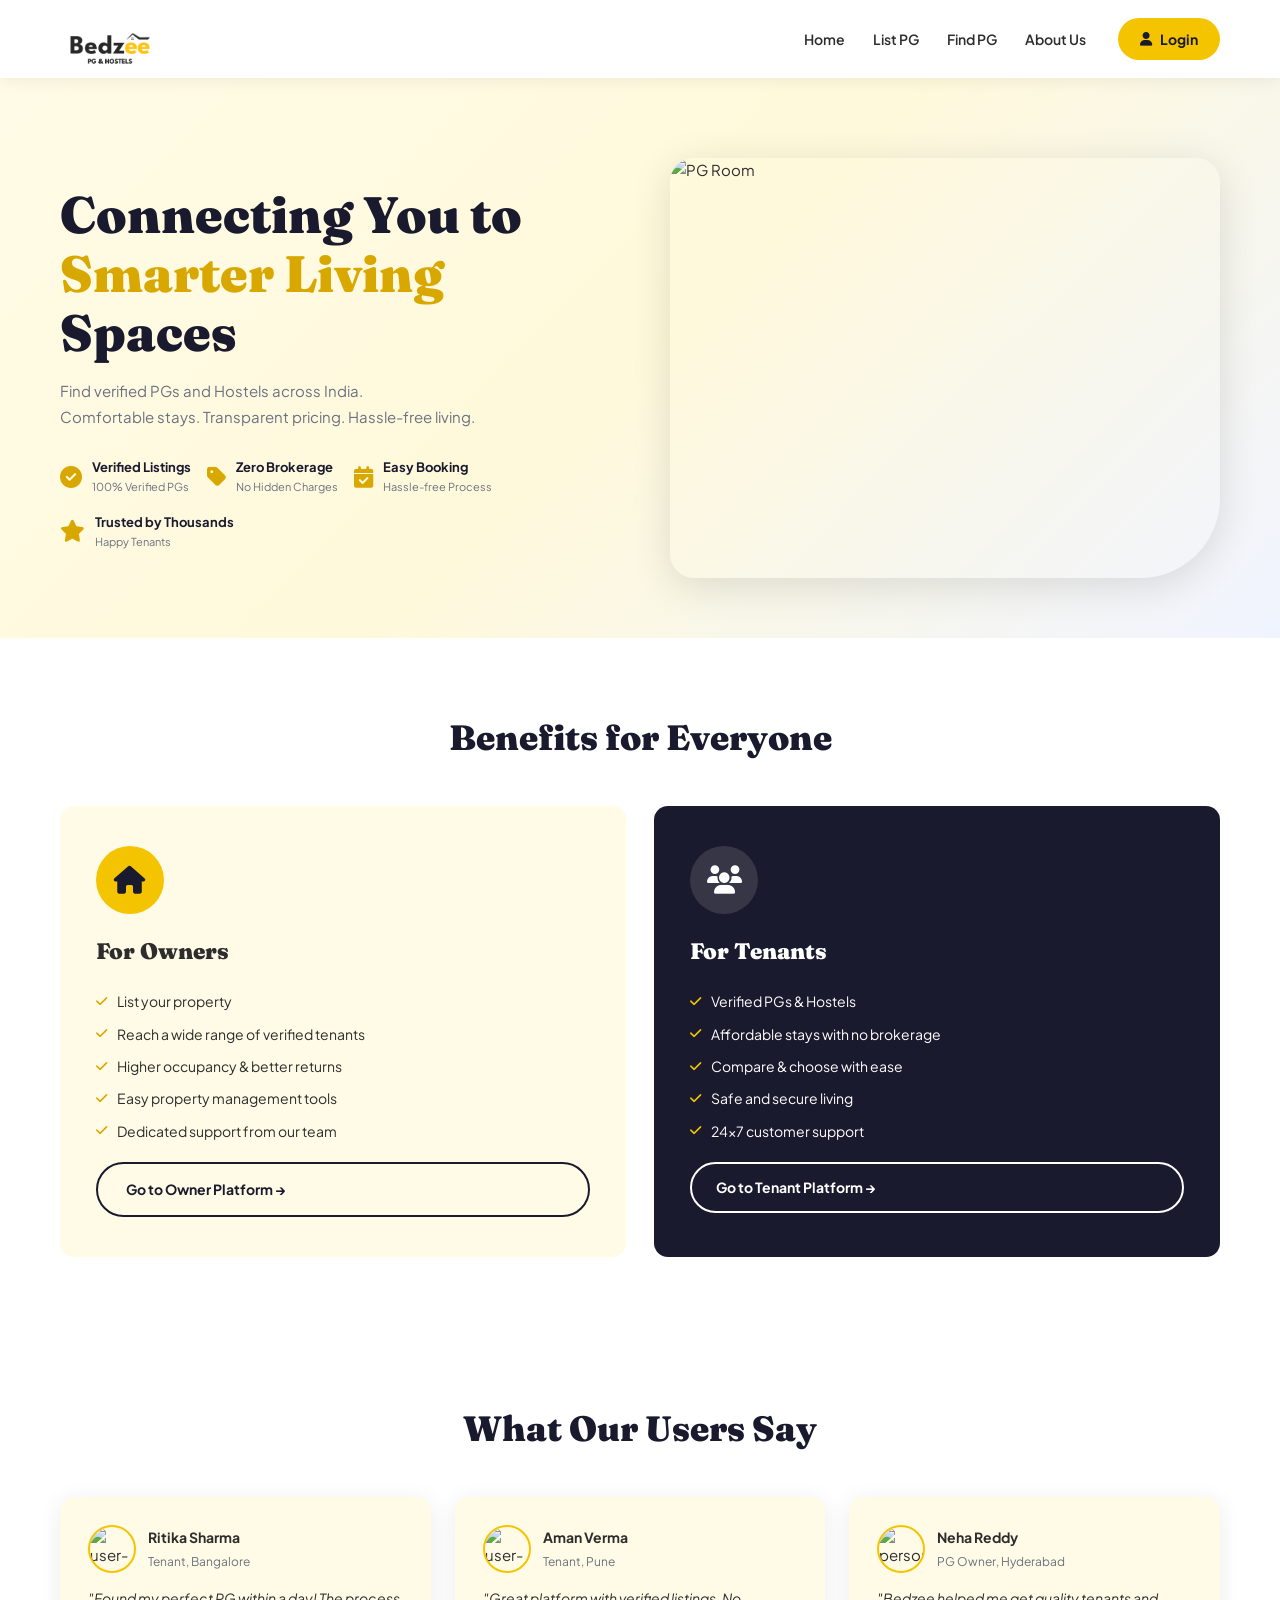
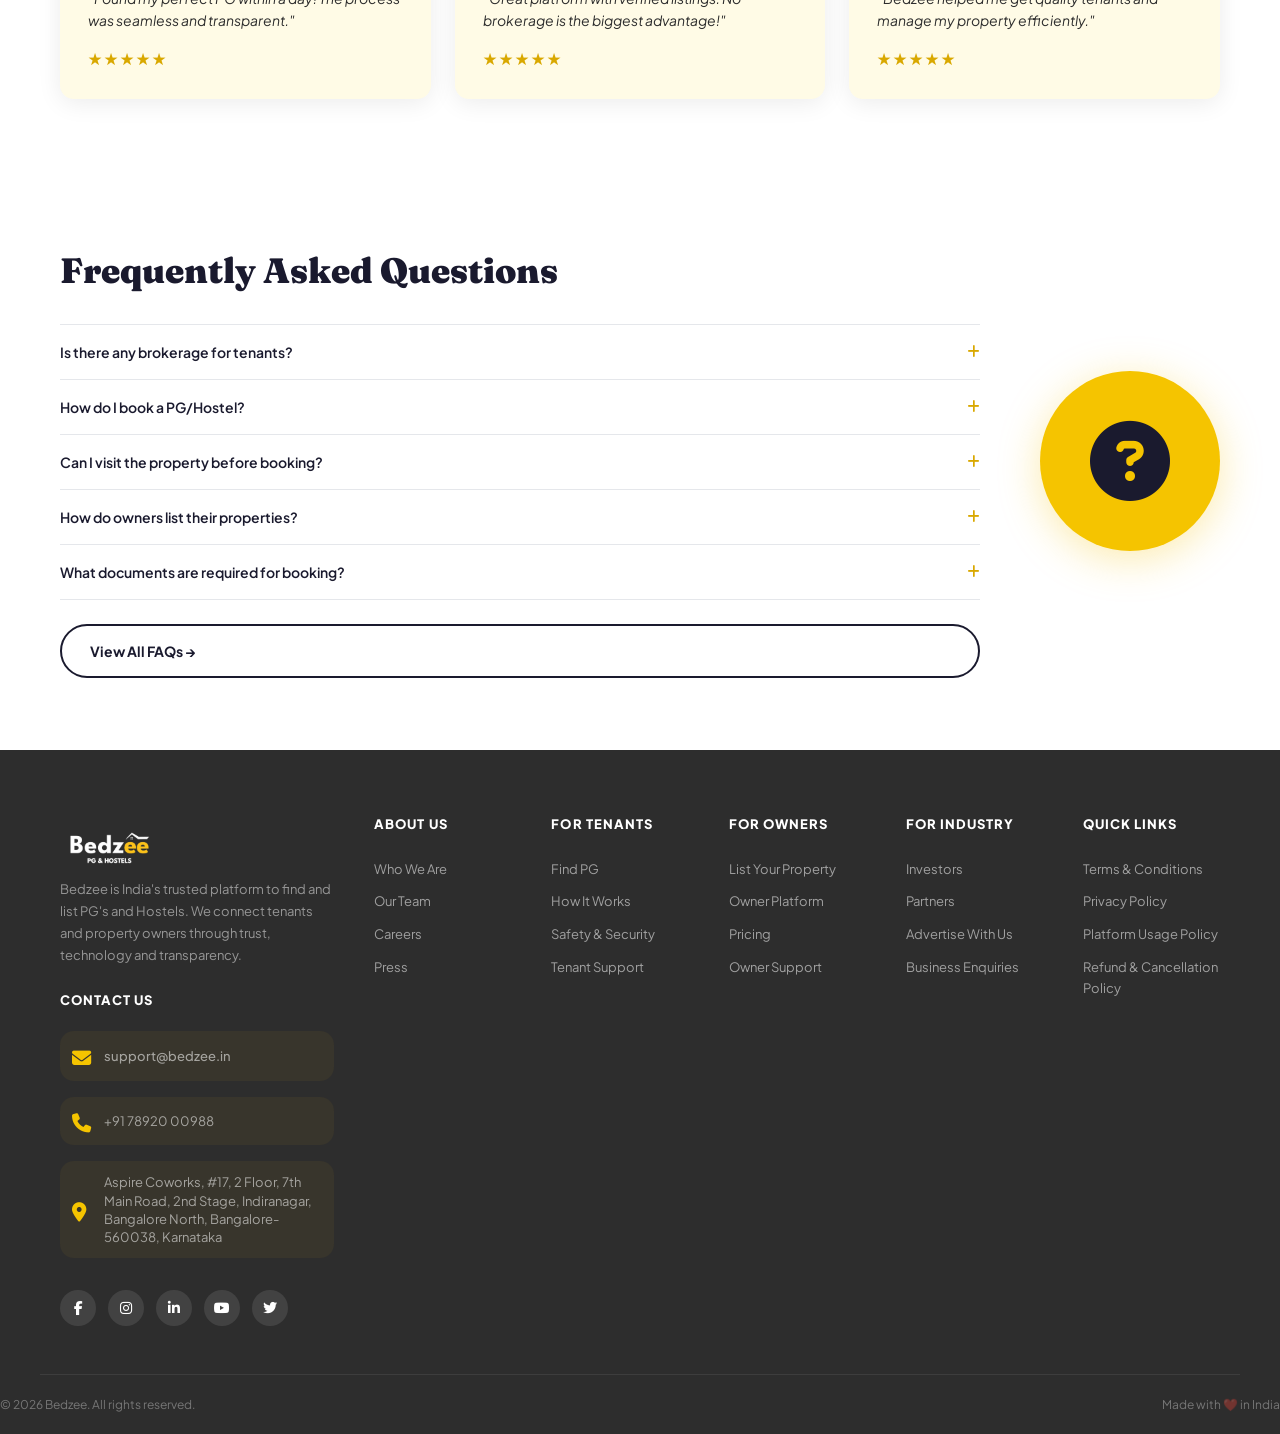
==== commit f9ad144f: "updated owner and tenant page Co-authored-by: Copilot <copilot@github.com>" ====
--- a/index.html
+++ b/index.html
@@ -68,7 +68,7 @@
           <div class="benefit-icon yellow"><i class="fa fa-home"></i></div>
           <h3>For Owners</h3>
           <ul>
-            <li><i class="fa fa-check"></i> List your property for free</li>
+            <li><i class="fa fa-check"></i> List your property</li>
             <li><i class="fa fa-check"></i> Reach a wide range of verified tenants</li>
             <li><i class="fa fa-check"></i> Higher occupancy &amp; better returns</li>
             <li><i class="fa fa-check"></i> Easy property management tools</li>
@@ -195,7 +195,7 @@
         </div>
         <div class="contact-item">
           <i class="fa fa-map-marker-alt"></i>
-          <span># 17, 2 Floor, 7TH Main Road, 2nd Stage, Indiranagar, Bengaluru North, Karnataka 560038</span>
+          <span>Aspire Coworks, #17, 2 Floor, 7th Main Road, 2nd Stage, Indiranagar, Bangalore North, Bangalore-560038, Karnataka</span>
         </div>
       </div>
         <div class="social-links">
--- a/style.css
+++ b/style.css
@@ -1706,6 +1706,1525 @@
 .owner-page .footer-bottom { border-top: 1px solid #333; padding-top: 20px; display: flex; justify-content: space-between; align-items: center; font-size: 14px; color: #ccc; }
 @media (max-width: 768px) { .owner-page .footer-bottom { flex-direction: column; gap: 10px; text-align: center; } }
 
+/* ===========================
+   OWNER PAGE STYLES
+   =========================== */
+
+/* OWNER HERO SECTION */
+.owner-hero {
+  padding: 80px 0 60px;
+  background: linear-gradient(135deg, #FFFBE6 0%, #FFF9DB 50%, #F5F5F5 100%);
+}
+
+.owner-hero-content {
+  display: grid;
+  grid-template-columns: 1fr 1fr;
+  gap: 80px;
+  align-items: center;
+}
+
+.owner-hero-left {
+  max-width: 550px;
+}
+
+.owner-badge {
+  display: inline-flex;
+  align-items: center;
+  gap: 8px;
+  background: var(--yellow);
+  color: var(--dark);
+  font-size: 12px;
+  font-weight: 800;
+  letter-spacing: 0.5px;
+  padding: 8px 16px;
+  border-radius: 6px;
+  margin-bottom: 20px;
+}
+
+.owner-badge i {
+  font-size: 12px;
+}
+
+.owner-h1 {
+  font-family: var(--font-display);
+  font-size: clamp(2.2rem, 5vw, 3.2rem);
+  font-weight: 900;
+  color: var(--dark);
+  line-height: 1.1;
+  margin-bottom: 20px;
+}
+
+.owner-highlight {
+  color: var(--yellow-dark);
+}
+
+.owner-subtitle {
+  font-size: 16px;
+  color: var(--text-muted);
+  line-height: 1.7;
+  margin-bottom: 32px;
+}
+
+.owner-features {
+  list-style: none;
+  display: flex;
+  flex-direction: column;
+  gap: 16px;
+  margin-bottom: 36px;
+}
+
+.owner-features li {
+  display: flex;
+  align-items: center;
+  gap: 12px;
+  font-size: 15px;
+  font-weight: 600;
+  color: var(--text);
+}
+
+.owner-check {
+  width: 28px;
+  height: 28px;
+  background: var(--yellow);
+  border-radius: 50%;
+  display: flex;
+  align-items: center;
+  justify-content: center;
+  color: var(--dark);
+  flex-shrink: 0;
+  font-size: 14px;
+}
+
+.owner-btn-download {
+  display: flex;
+  align-items: center;
+  gap: 10px;
+  background: var(--dark);
+  color: var(--white);
+  border: none;
+  padding: 16px 32px;
+  border-radius: 12px;
+  font-weight: 700;
+  font-size: 16px;
+  cursor: pointer;
+  transition: all 0.3s;
+  width: 100%;
+  max-width: 300px;
+  justify-content: center;
+  margin-bottom: 16px;
+}
+
+.owner-btn-download:hover {
+  background: #333;
+  transform: translateY(-2px);
+}
+
+.owner-secure {
+  font-size: 13px;
+  color: var(--text-muted);
+  display: flex;
+  align-items: center;
+  gap: 8px;
+}
+
+.owner-secure i {
+  color: var(--yellow);
+  font-size: 14px;
+}
+
+/* OWNER HERO RIGHT - PHONE */
+.owner-hero-right {
+  display: flex;
+  justify-content: center;
+  align-items: center;
+  position: relative;
+  min-height: 500px;
+}
+
+.owner-phone-bg {
+  position: absolute;
+  width: 350px;
+  height: 350px;
+  background: var(--yellow);
+  border-radius: 50%;
+  top: 50%;
+  left: 50%;
+  transform: translate(-35%, -50%);
+  z-index: 0;
+  opacity: 0.8;
+}
+
+.owner-phone-dots {
+  position: absolute;
+  top: 20px;
+  right: 20px;
+  z-index: 0;
+  display: grid;
+  grid-template-columns: repeat(8, 8px);
+  gap: 8px;
+}
+
+.owner-phone-dots::before {
+  content: "";
+  width: 4px;
+  height: 4px;
+  background: var(--yellow);
+  border-radius: 50%;
+  opacity: 0.4;
+}
+
+.owner-phone {
+  width: 280px;
+  position: relative;
+  z-index: 2;
+  background: var(--white);
+  border-radius: 23px;
+  box-shadow: 0 32px 80px rgba(0, 0, 0, 0.2);
+  border: 10px solid var(--dark);
+  overflow: hidden;
+}
+
+.owner-phone-status {
+  background: var(--dark);
+  height: 32px;
+  display: flex;
+  align-items: center;
+  justify-content: space-between;
+  padding: 0 16px;
+}
+
+.owner-time {
+  color: var(--white);
+  font-size: 12px;
+  font-weight: 700;
+}
+
+.owner-phone-icons {
+  display: flex;
+  gap: 4px;
+}
+
+.owner-phone-icons span {
+  width: 14px;
+  height: 8px;
+  background: var(--white);
+  border-radius: 2px;
+  opacity: 0.8;
+}
+
+.owner-phone-content {
+  padding: 16px 14px 14px;
+}
+
+.owner-phone-header {
+  margin-bottom: 16px;
+}
+
+.owner-greeting {
+  display: block;
+  font-size: 13px;
+  font-weight: 800;
+  color: var(--dark);
+  margin-bottom: 4px;
+}
+
+.owner-phone-subtitle {
+  font-size: 10px;
+  color: var(--text-muted);
+}
+
+.owner-phone-stats {
+  display: grid;
+  grid-template-columns: 1fr 1fr;
+  gap: 8px;
+  margin-bottom: 12px;
+}
+
+.owner-stat {
+  background: var(--yellow);
+  border-radius: 12px;
+  padding: 10px;
+  text-align: center;
+}
+
+.owner-stat.owner-stat-alt {
+  background: #f5f5f5;
+}
+
+.owner-stat-value {
+  font-size: 18px;
+  font-weight: 800;
+  color: var(--dark);
+}
+
+.owner-stat-label {
+  font-size: 8px;
+  color: #666;
+  font-weight: 600;
+  margin-top: 2px;
+}
+
+.owner-chart-label {
+  font-size: 10px;
+  font-weight: 800;
+  color: var(--dark);
+  margin-bottom: 6px;
+}
+
+.owner-chart-bar {
+  width: 100%;
+  height: 10px;
+  background: #f0f0f0;
+  border-radius: 999px;
+  overflow: hidden;
+  margin-bottom: 4px;
+}
+
+.owner-chart-fill {
+  height: 100%;
+  background: var(--yellow);
+  border-radius: inherit;
+}
+
+.owner-chart-more {
+  font-size: 9px;
+  color: var(--yellow-dark);
+  font-weight: 600;
+  cursor: pointer;
+}
+
+.owner-phone-enquiries {
+  margin-top: 12px;
+}
+
+.owner-enquiries-title {
+  font-size: 10px;
+  font-weight: 800;
+  color: var(--dark);
+  margin-bottom: 8px;
+}
+
+.owner-enquiry-item {
+  display: flex;
+  align-items: center;
+  gap: 8px;
+  margin-bottom: 8px;
+  padding-bottom: 8px;
+  border-bottom: 1px solid #eee;
+}
+
+.owner-enquiry-item:last-child {
+  border-bottom: none;
+}
+
+.owner-enquiry-avatar {
+  width: 28px;
+  height: 28px;
+  border-radius: 50%;
+  background: #ddd;
+  display: flex;
+  align-items: center;
+  justify-content: center;
+  font-weight: 700;
+  font-size: 11px;
+  color: var(--dark);
+  flex-shrink: 0;
+}
+
+.owner-enquiry-info {
+  flex: 1;
+  min-width: 0;
+}
+
+.owner-enquiry-name {
+  font-size: 9px;
+  font-weight: 700;
+  color: var(--dark);
+}
+
+.owner-enquiry-time {
+  font-size: 8px;
+  color: #888;
+  margin-top: 2px;
+}
+
+.owner-phone-nav {
+  display: flex;
+  justify-content: space-around;
+  padding: 12px 0 10px;
+  border-top: 1px solid #eee;
+  margin-top: 10px;
+}
+
+.owner-phone-nav span {
+  display: flex;
+  align-items: center;
+  justify-content: center;
+  color: var(--text-muted);
+  font-size: 16px;
+}
+
+/* OWNER WHY SECTION */
+.owner-why {
+  padding: 80px 0;
+  background: var(--white);
+}
+
+.owner-section-title {
+  font-family: var(--font-display);
+  font-size: clamp(1.8rem, 4vw, 2.4rem);
+  font-weight: 900;
+  color: var(--dark);
+  text-align: center;
+  margin-bottom: 60px;
+}
+
+.owner-benefits-grid {
+  display: grid;
+  grid-template-columns: repeat(4, 1fr);
+  gap: 32px;
+}
+
+.owner-benefit-card {
+  text-align: center;
+  padding: 40px 28px;
+  border-radius: var(--radius);
+  background: #f9f9f9;
+  transition: all 0.3s;
+}
+
+.owner-benefit-card:hover {
+  background: var(--yellow);
+  transform: translateY(-8px);
+  box-shadow: var(--shadow-lg);
+}
+
+.owner-benefit-icon {
+  width: 72px;
+  height: 72px;
+  background: var(--white);
+  border-radius: 50%;
+  display: flex;
+  align-items: center;
+  justify-content: center;
+  margin: 0 auto 24px;
+  font-size: 32px;
+  color: var(--yellow-dark);
+}
+
+.owner-benefit-card:hover .owner-benefit-icon {
+  background: rgba(26, 26, 46, 0.1);
+  color: var(--dark);
+}
+
+.owner-benefit-card h3 {
+  font-size: 18px;
+  font-weight: 800;
+  color: var(--dark);
+  margin-bottom: 12px;
+}
+
+.owner-benefit-card p {
+  font-size: 14px;
+  color: var(--text-muted);
+  line-height: 1.6;
+}
+
+/* OWNER TRUST BAND */
+.owner-trust-band {
+  background: #f8f8f8;
+  padding: 60px 0;
+}
+
+.owner-trust-title {
+  font-size: 22px;
+  font-weight: 800;
+  text-align: center;
+  color: var(--dark);
+  margin-bottom: 40px;
+}
+
+.owner-trust-content {
+  display: flex;
+  align-items: center;
+  justify-content: center;
+  gap: 60px;
+  flex-wrap: wrap;
+}
+
+.owner-avatars {
+  display: flex;
+}
+
+.owner-avatar {
+  width: 48px;
+  height: 48px;
+  border-radius: 50%;
+  border: 3px solid var(--white);
+  margin-left: -12px;
+  display: flex;
+  align-items: center;
+  justify-content: center;
+  font-weight: 700;
+  font-size: 16px;
+  background: #ddd;
+  color: var(--dark);
+}
+
+.owner-avatar:first-child {
+  margin-left: 0;
+  background: #FFE082;
+}
+
+.owner-avatar:nth-child(2) {
+  background: #E1BEE7;
+}
+
+.owner-avatar:nth-child(3) {
+  background: #B3E5FC;
+}
+
+.owner-avatar:nth-child(4) {
+  background: #C8E6C9;
+}
+
+.owner-rating {
+  text-align: center;
+}
+
+.owner-stars {
+  font-size: 28px;
+  color: var(--yellow);
+  letter-spacing: 4px;
+  margin-bottom: 8px;
+}
+
+.owner-rating-text {
+  font-size: 18px;
+  font-weight: 800;
+  color: var(--dark);
+  margin-bottom: 4px;
+}
+
+.owner-rating-avg {
+  font-size: 13px;
+  color: var(--text-muted);
+}
+
+/* OWNER HOW TO SECTION */
+.owner-how-to {
+  padding: 80px 0;
+  background: var(--white);
+}
+
+.owner-steps {
+  display: flex;
+  align-items: center;
+  justify-content: center;
+  gap: 20px;
+  flex-wrap: wrap;
+}
+
+.owner-step {
+  display: flex;
+  flex-direction: column;
+  align-items: center;
+  gap: 16px;
+  text-align: center;
+  max-width: 180px;
+}
+
+.owner-step-icon {
+  width: 80px;
+  height: 80px;
+  border-radius: 50%;
+  border: 3px solid var(--yellow);
+  display: flex;
+  align-items: center;
+  justify-content: center;
+  font-size: 36px;
+  color: var(--yellow-dark);
+}
+
+.owner-step h4 {
+  font-size: 16px;
+  font-weight: 800;
+  color: var(--dark);
+}
+
+.owner-step p {
+  font-size: 14px;
+  color: var(--text-muted);
+  line-height: 1.6;
+}
+
+.owner-step-arrow {
+  color: #ccc;
+  font-size: 24px;
+  margin-top: 30px;
+}
+
+/* OWNER SAFETY BAND */
+.owner-safety-band {
+  background: var(--yellow);
+  padding: 60px 40px;
+  border-radius: 20px;
+  margin: 60px 0;
+}
+
+.owner-safety-content {
+  display: flex;
+  align-items: center;
+  gap: 40px;
+  flex-wrap: wrap;
+}
+
+.owner-safety-icon {
+  font-size: 60px;
+  color: var(--dark);
+  flex-shrink: 0;
+}
+
+.owner-safety-text {
+  flex: 1;
+  min-width: 250px;
+}
+
+.owner-safety-text h3 {
+  font-size: 24px;
+  font-weight: 800;
+  color: var(--dark);
+  margin-bottom: 8px;
+}
+
+.owner-safety-text p {
+  font-size: 15px;
+  color: #555;
+  line-height: 1.6;
+}
+
+.owner-safety-items {
+  display: flex;
+  gap: 40px;
+  flex-wrap: wrap;
+}
+
+.owner-safety-item {
+  display: flex;
+  flex-direction: column;
+  align-items: center;
+  gap: 12px;
+  text-align: center;
+}
+
+.owner-safety-item i {
+  font-size: 32px;
+  color: var(--dark);
+}
+
+.owner-safety-item span {
+  font-size: 13px;
+  font-weight: 700;
+  color: var(--dark);
+  line-height: 1.4;
+}
+
+/* OWNER PAGE FOOTER */
+.footer {
+  background: var(--text);
+}
+
+/* RESPONSIVE OWNER PAGE */
+@media (max-width: 1024px) {
+  .owner-hero-content {
+    grid-template-columns: 1fr;
+    gap: 40px;
+  }
+
+  .owner-hero-right {
+    min-height: 400px;
+  }
+
+  .owner-phone-bg {
+    width: 280px;
+    height: 280px;
+  }
+
+  .owner-benefits-grid {
+    grid-template-columns: repeat(2, 1fr);
+  }
+
+  .owner-trust-content {
+    gap: 40px;
+  }
+
+  .owner-safety-content {
+    gap: 24px;
+  }
+
+  .owner-safety-items {
+    gap: 24px;
+  }
+}
+
+@media (max-width: 768px) {
+  .owner-hero {
+    padding: 60px 0 40px;
+  }
+
+  .owner-h1 {
+    font-size: 2rem;
+    margin-bottom: 16px;
+  }
+
+  .owner-btn-download {
+    max-width: 100%;
+  }
+
+  .owner-benefits-grid {
+    grid-template-columns: 1fr;
+    gap: 24px;
+  }
+
+  .owner-benefit-card {
+    padding: 32px 24px;
+  }
+
+  .owner-section-title {
+    font-size: 1.8rem;
+    margin-bottom: 40px;
+  }
+
+  .owner-steps {
+    flex-direction: column;
+    gap: 24px;
+  }
+
+  .owner-step-arrow {
+    transform: rotate(90deg);
+    margin-top: 0;
+    margin-bottom: 12px;
+  }
+
+  .owner-safety-band {
+    padding: 40px 24px;
+    margin: 40px 0;
+  }
+
+  .owner-safety-content {
+    flex-direction: column;
+    text-align: center;
+  }
+
+  .owner-safety-items {
+    justify-content: center;
+  }
+
+  .owner-why {
+    padding: 60px 0;
+  }
+
+  .owner-trust-band {
+    padding: 40px 0;
+  }
+
+  .owner-how-to {
+    padding: 60px 0;
+  }
+}
+
+@media (max-width: 480px) {
+  .owner-h1 {
+    font-size: 1.6rem;
+  }
+
+  .owner-subtitle {
+    font-size: 14px;
+  }
+
+  .owner-benefits-grid {
+    gap: 16px;
+  }
+
+  .owner-benefit-card {
+    padding: 24px 16px;
+  }
+
+  .owner-benefit-icon {
+    width: 56px;
+    height: 56px;
+    font-size: 24px;
+  }
+
+  .owner-section-title {
+    font-size: 1.4rem;
+    margin-bottom: 32px;
+  }
+
+  .owner-phone {
+    width: 240px;
+  }
+
+  .owner-phone-bg {
+    width: 200px;
+    height: 200px;
+  }
+
+  .owner-safety-text h3 {
+    font-size: 18px;
+  }
+
+  .owner-trust-content {
+    flex-direction: column;
+    gap: 24px;
+  }
+
+  .owner-step {
+    max-width: 100%;
+  }
+
+  .owner-steps {
+    gap: 16px;
+  }
+
+  .owner-feature-card {
+    padding: 20px;
+  }
+}
+
+/* ===========================
+   TENANT PAGE STYLES
+   =========================== */
+
+/* TENANT HERO SECTION */
+.tenant-hero {
+  padding: 80px 0 60px;
+  background: linear-gradient(135deg, #FFFBE6 0%, #FFF9DB 50%, #F5F5F5 100%);
+}
+
+.tenant-hero-content {
+  display: grid;
+  grid-template-columns: 1fr 1fr;
+  gap: 80px;
+  align-items: center;
+}
+
+.tenant-hero-left {
+  max-width: 550px;
+}
+
+.tenant-badge {
+  display: inline-flex;
+  align-items: center;
+  gap: 8px;
+  background: var(--yellow);
+  color: var(--dark);
+  font-size: 12px;
+  font-weight: 800;
+  letter-spacing: 0.5px;
+  padding: 8px 16px;
+  border-radius: 6px;
+  margin-bottom: 20px;
+}
+
+.tenant-badge i {
+  font-size: 12px;
+}
+
+.tenant-h1 {
+  font-family: var(--font-display);
+  font-size: clamp(2.2rem, 5vw, 3.2rem);
+  font-weight: 900;
+  color: var(--dark);
+  line-height: 1.1;
+  margin-bottom: 20px;
+}
+
+.tenant-highlight {
+  color: var(--yellow-dark);
+}
+
+.tenant-subtitle {
+  font-size: 16px;
+  color: var(--text-muted);
+  line-height: 1.7;
+  margin-bottom: 32px;
+}
+
+.tenant-features {
+  list-style: none;
+  display: flex;
+  flex-direction: column;
+  gap: 16px;
+  margin-bottom: 36px;
+}
+
+.tenant-features li {
+  display: flex;
+  align-items: center;
+  gap: 12px;
+  font-size: 15px;
+  font-weight: 600;
+  color: var(--text);
+}
+
+.tenant-check {
+  width: 28px;
+  height: 28px;
+  background: var(--yellow);
+  border-radius: 50%;
+  display: flex;
+  align-items: center;
+  justify-content: center;
+  color: var(--dark);
+  flex-shrink: 0;
+  font-size: 14px;
+}
+
+.tenant-btn-download {
+  display: flex;
+  align-items: center;
+  gap: 10px;
+  background: var(--dark);
+  color: var(--white);
+  border: none;
+  padding: 16px 32px;
+  border-radius: 12px;
+  font-weight: 700;
+  font-size: 16px;
+  cursor: pointer;
+  transition: all 0.3s;
+  width: 100%;
+  max-width: 300px;
+  justify-content: center;
+  margin-bottom: 16px;
+}
+
+.tenant-btn-download:hover {
+  background: #333;
+  transform: translateY(-2px);
+}
+
+.tenant-secure {
+  font-size: 13px;
+  color: var(--text-muted);
+  display: flex;
+  align-items: center;
+  gap: 8px;
+}
+
+.tenant-secure i {
+  color: var(--yellow);
+  font-size: 14px;
+}
+
+/* TENANT HERO RIGHT - PHONE */
+.tenant-hero-right {
+  display: flex;
+  justify-content: center;
+  align-items: center;
+  position: relative;
+  min-height: 500px;
+}
+
+.tenant-phone-bg {
+  position: absolute;
+  width: 350px;
+  height: 350px;
+  background: var(--yellow);
+  border-radius: 50%;
+  top: 50%;
+  left: 50%;
+  transform: translate(-35%, -50%);
+  z-index: 0;
+  opacity: 0.8;
+}
+
+.tenant-phone-dots {
+  position: absolute;
+  top: 20px;
+  right: 20px;
+  z-index: 0;
+  display: grid;
+  grid-template-columns: repeat(8, 8px);
+  gap: 8px;
+}
+
+.tenant-phone-dots::before {
+  content: "";
+  width: 4px;
+  height: 4px;
+  background: var(--yellow);
+  border-radius: 50%;
+  opacity: 0.4;
+}
+
+.tenant-phone {
+  width: 240px;
+  position: relative;
+  z-index: 2;
+  background: var(--white);
+  border-radius: 20px;
+  box-shadow: 0 32px 80px rgba(0, 0, 0, 0.2);
+  border: 8px solid var(--dark);
+  overflow: hidden;
+}
+
+.tenant-phone-status {
+  background: var(--dark);
+  height: 32px;
+  display: flex;
+  align-items: center;
+  justify-content: space-between;
+  padding: 0 16px;
+}
+
+.tenant-time {
+  color: var(--white);
+  font-size: 12px;
+  font-weight: 700;
+}
+
+.tenant-phone-icons {
+  display: flex;
+  gap: 4px;
+}
+
+.tenant-phone-icons span {
+  width: 14px;
+  height: 8px;
+  background: var(--white);
+  border-radius: 2px;
+  opacity: 0.8;
+}
+
+.tenant-phone-content {
+  padding: 16px 14px 14px;
+}
+
+.tenant-phone-header {
+  margin-bottom: 16px;
+}
+
+.tenant-greeting {
+  display: block;
+  font-size: 13px;
+  font-weight: 800;
+  color: var(--dark);
+  margin-bottom: 4px;
+}
+
+.tenant-phone-subtitle {
+  font-size: 10px;
+  color: var(--text-muted);
+}
+
+.tenant-phone-popular {
+  margin-bottom: 12px;
+}
+
+.tenant-popular-title {
+  font-size: 10px;
+  font-weight: 800;
+  color: var(--dark);
+  margin-bottom: 8px;
+}
+
+.tenant-properties {
+  display: grid;
+  grid-template-columns: repeat(3, 1fr);
+  gap: 8px;
+  margin-bottom: 12px;
+}
+
+.tenant-property {
+  text-align: center;
+}
+
+.tenant-property-img {
+  width: 100%;
+  height: 32px;
+  border-radius: 6px;
+  margin-bottom: 4px;
+}
+
+.tenant-property-name {
+  font-size: 8px;
+  font-weight: 700;
+  color: var(--dark);
+  line-height: 1.2;
+  margin-bottom: 2px;
+}
+
+.tenant-property-price {
+  font-size: 7px;
+  color: var(--text-muted);
+  font-weight: 600;
+}
+
+.tenant-phone-info {
+  display: flex;
+  align-items: center;
+  justify-content: center;
+  gap: 8px;
+  margin-bottom: 12px;
+}
+
+.tenant-info-item {
+  display: flex;
+  align-items: center;
+  gap: 6px;
+  background: #f5f5f5;
+  border-radius: 6px;
+  padding: 6px 10px;
+}
+
+.tenant-info-item i {
+  font-size: 12px;
+  color: var(--yellow);
+}
+
+.tenant-info-text {
+  font-size: 8px;
+  font-weight: 700;
+  color: var(--dark);
+  line-height: 1.2;
+}
+
+.tenant-phone-nav {
+  display: flex;
+  justify-content: space-around;
+  padding: 12px 0 10px;
+  border-top: 1px solid #eee;
+  margin-top: 10px;
+}
+
+.tenant-phone-nav span {
+  display: flex;
+  align-items: center;
+  justify-content: center;
+  color: var(--text-muted);
+  font-size: 16px;
+}
+
+/* TENANT WHY SECTION */
+.tenant-why {
+  padding: 80px 0;
+  background: var(--white);
+}
+
+.tenant-section-title {
+  font-family: var(--font-display);
+  font-size: clamp(1.8rem, 4vw, 2.4rem);
+  font-weight: 900;
+  color: var(--dark);
+  text-align: center;
+  margin-bottom: 20px;
+}
+
+.tenant-why-subtitle {
+  text-align: center;
+  font-size: 16px;
+  color: var(--text-muted);
+  margin-bottom: 60px;
+}
+
+.tenant-benefits-grid {
+  display: grid;
+  grid-template-columns: repeat(4, 1fr);
+  gap: 32px;
+}
+
+.tenant-benefit-card {
+  text-align: center;
+  padding: 40px 28px;
+  border-radius: var(--radius);
+  background: #f9f9f9;
+  transition: all 0.3s;
+}
+
+.tenant-benefit-card:hover {
+  background: var(--yellow);
+  transform: translateY(-8px);
+  box-shadow: var(--shadow-lg);
+}
+
+.tenant-benefit-icon {
+  width: 72px;
+  height: 72px;
+  background: var(--white);
+  border-radius: 50%;
+  display: flex;
+  align-items: center;
+  justify-content: center;
+  margin: 0 auto 24px;
+  font-size: 32px;
+  color: var(--yellow-dark);
+}
+
+.tenant-benefit-card:hover .tenant-benefit-icon {
+  background: rgba(26, 26, 46, 0.1);
+  color: var(--dark);
+}
+
+.tenant-benefit-card h3 {
+  font-size: 18px;
+  font-weight: 800;
+  color: var(--dark);
+  margin-bottom: 12px;
+}
+
+.tenant-benefit-card p {
+  font-size: 14px;
+  color: var(--text-muted);
+  line-height: 1.6;
+}
+
+/* TENANT TRUST BAND */
+.tenant-trust-band {
+  background: #FFFBE6;
+  padding: 60px 0;
+}
+
+.tenant-trust-content {
+  display: flex;
+  align-items: center;
+  justify-content: space-between;
+  gap: 60px;
+  flex-wrap: wrap;
+}
+
+.tenant-trust-left {
+  flex: 1;
+  min-width: 280px;
+}
+
+.tenant-trust-title {
+  font-size: 22px;
+  font-weight: 800;
+  color: var(--dark);
+  margin-bottom: 12px;
+}
+
+.tenant-trust-desc {
+  font-size: 14px;
+  color: var(--text-muted);
+}
+
+.tenant-trust-right {
+  display: flex;
+  align-items: center;
+  gap: 40px;
+  flex-wrap: wrap;
+}
+
+.tenant-avatars {
+  display: flex;
+}
+
+.tenant-avatar {
+  width: 48px;
+  height: 48px;
+  border-radius: 50%;
+  border: 3px solid var(--white);
+  margin-left: -12px;
+  display: flex;
+  align-items: center;
+  justify-content: center;
+  font-weight: 700;
+  font-size: 16px;
+  color: var(--dark);
+}
+
+.tenant-avatar:first-child {
+  margin-left: 0;
+}
+
+.tenant-rating {
+  text-align: center;
+}
+
+.tenant-stars {
+  font-size: 28px;
+  color: var(--yellow);
+  letter-spacing: 4px;
+  margin-bottom: 8px;
+}
+
+.tenant-rating-text {
+  font-size: 18px;
+  font-weight: 800;
+  color: var(--dark);
+  margin-bottom: 4px;
+}
+
+.tenant-rating-avg {
+  font-size: 13px;
+  color: var(--text-muted);
+}
+
+/* TENANT DOWNLOAD SECTION */
+.tenant-download-section {
+  padding: 80px 0;
+  background: var(--white);
+}
+
+.tenant-download-band {
+  background: var(--dark);
+  color: var(--white);
+  border-radius: 20px;
+  padding: 60px 50px;
+  display: grid;
+  grid-template-columns: 1fr 1fr;
+  gap: 80px;
+  align-items: center;
+}
+
+.tenant-download-label {
+  display: inline-block;
+  background: var(--yellow);
+  color: var(--dark);
+  font-size: 11px;
+  font-weight: 800;
+  letter-spacing: 0.5px;
+  padding: 8px 16px;
+  border-radius: 6px;
+  margin-bottom: 20px;
+}
+
+.tenant-download-title {
+  font-family: var(--font-display);
+  font-size: clamp(2rem, 4vw, 2.8rem);
+  font-weight: 900;
+  color: var(--white);
+  line-height: 1.2;
+  margin-bottom: 16px;
+}
+
+.tenant-download-desc {
+  font-size: 16px;
+  color: rgba(255, 255, 255, 0.8);
+  line-height: 1.6;
+  margin-bottom: 28px;
+}
+
+.tenant-download-btn {
+  display: inline-flex;
+  align-items: center;
+  gap: 10px;
+  background: var(--yellow);
+  color: var(--dark);
+  border: none;
+  padding: 14px 28px;
+  border-radius: 10px;
+  font-weight: 700;
+  font-size: 15px;
+  cursor: pointer;
+  transition: all 0.3s;
+}
+
+.tenant-download-btn:hover {
+  background: var(--yellow-dark);
+  transform: translateY(-2px);
+}
+
+.tenant-download-steps {
+  display: flex;
+  flex-direction: column;
+  gap: 20px;
+}
+
+.tenant-download-step {
+  padding: 20px;
+  background: rgba(245, 197, 24, 0.1);
+  border-radius: 12px;
+  border-left: 4px solid var(--yellow);
+}
+
+.tenant-step-num {
+  display: inline-flex;
+  align-items: center;
+  justify-content: center;
+  width: 32px;
+  height: 32px;
+  background: var(--yellow);
+  color: var(--dark);
+  border-radius: 50%;
+  font-weight: 800;
+  font-size: 14px;
+  margin-bottom: 12px;
+}
+
+.tenant-step-title {
+  font-size: 15px;
+  font-weight: 800;
+  color: var(--white);
+  margin-bottom: 6px;
+}
+
+.tenant-step-desc {
+  font-size: 14px;
+  color: rgba(255, 255, 255, 0.7);
+}
+
+/* RESPONSIVE TENANT PAGE */
+@media (max-width: 1024px) {
+  .tenant-hero-content {
+    grid-template-columns: 1fr;
+    gap: 40px;
+  }
+
+  .tenant-hero-right {
+    min-height: 400px;
+  }
+
+  .tenant-phone-bg {
+    width: 280px;
+    height: 280px;
+  }
+
+  .tenant-benefits-grid {
+    grid-template-columns: repeat(2, 1fr);
+  }
+
+  .tenant-download-band {
+    grid-template-columns: 1fr;
+    gap: 40px;
+  }
+
+  .tenant-trust-content {
+    gap: 40px;
+  }
+}
+
+@media (max-width: 768px) {
+  .tenant-hero {
+    padding: 60px 0 40px;
+  }
+
+  .tenant-h1 {
+    font-size: 2rem;
+    margin-bottom: 16px;
+  }
+
+  .tenant-btn-download {
+    max-width: 100%;
+  }
+
+  .tenant-benefits-grid {
+    grid-template-columns: 1fr;
+    gap: 24px;
+  }
+
+  .tenant-benefit-card {
+    padding: 32px 24px;
+  }
+
+  .tenant-section-title {
+    font-size: 1.8rem;
+    margin-bottom: 24px;
+  }
+
+  .tenant-why-subtitle {
+    margin-bottom: 40px;
+  }
+
+  .tenant-download-band {
+    padding: 40px 24px;
+    border-radius: 12px;
+  }
+
+  .tenant-download-title {
+    font-size: 1.8rem;
+  }
+
+  .tenant-why {
+    padding: 60px 0;
+  }
+
+  .tenant-trust-band {
+    padding: 40px 0;
+  }
+
+  .tenant-download-section {
+    padding: 60px 0;
+  }
+
+  .tenant-trust-content {
+    flex-direction: column;
+    gap: 24px;
+    text-align: center;
+  }
+
+  .tenant-trust-right {
+    justify-content: center;
+  }
+}
+
+@media (max-width: 480px) {
+  .tenant-h1 {
+    font-size: 1.6rem;
+  }
+
+  .tenant-subtitle {
+    font-size: 14px;
+  }
+
+  .tenant-benefits-grid {
+    gap: 16px;
+  }
+
+  .tenant-benefit-card {
+    padding: 24px 16px;
+  }
+
+  .tenant-benefit-icon {
+    width: 56px;
+    height: 56px;
+    font-size: 24px;
+  }
+
+  .tenant-section-title {
+    font-size: 1.4rem;
+    margin-bottom: 24px;
+  }
+
+  .tenant-phone {
+    width: 240px;
+  }
+
+  .tenant-phone-bg {
+    width: 200px;
+    height: 200px;
+  }
+
+  .tenant-download-title {
+    font-size: 1.4rem;
+  }
+
+  .tenant-download-band {
+    padding: 24px 16px;
+    gap: 24px;
+  }
+
+  .tenant-download-steps {
+    gap: 16px;
+  }
+
+  .tenant-download-step {
+    padding: 16px;
+  }
+
+  .tenant-properties {
+    grid-template-columns: repeat(2, 1fr);
+    gap: 6px;
+  }
+
+  .tenant-trust-content {
+    gap: 16px;
+  }
+}
+
 
 
 
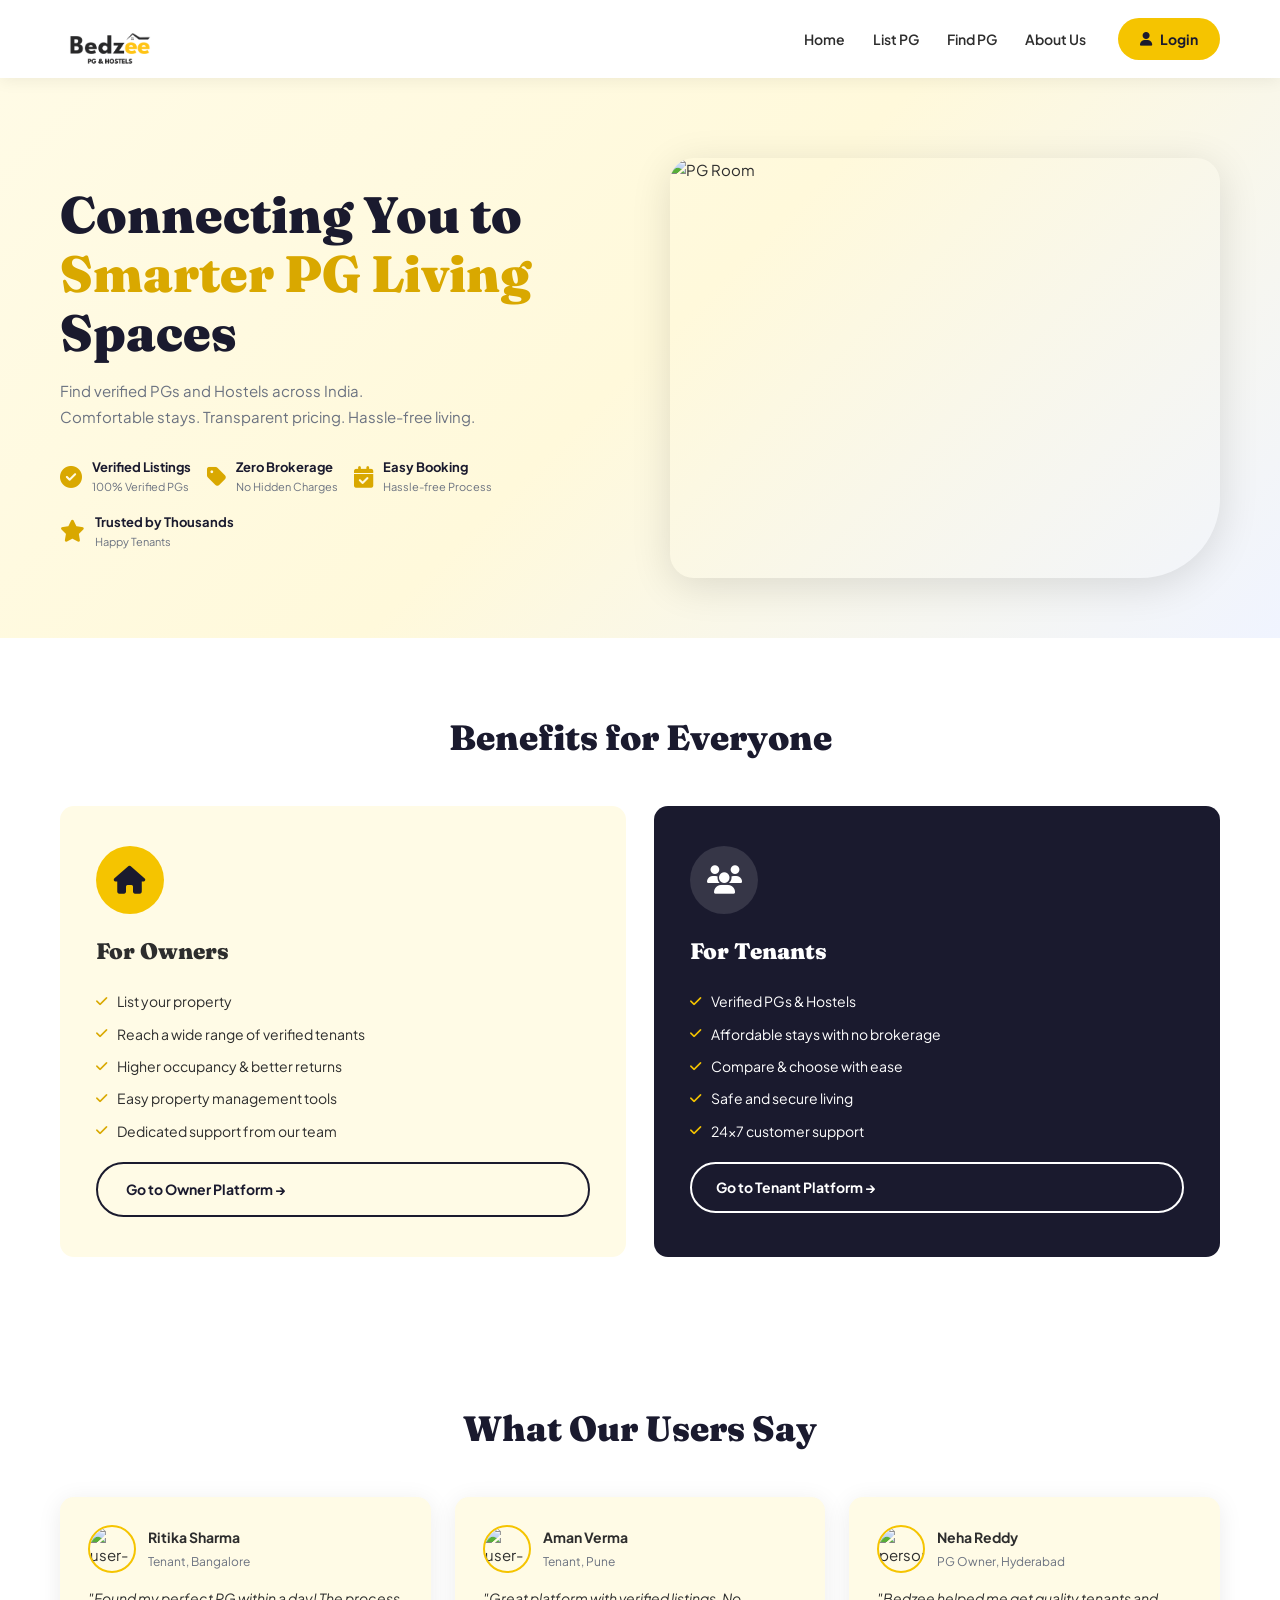
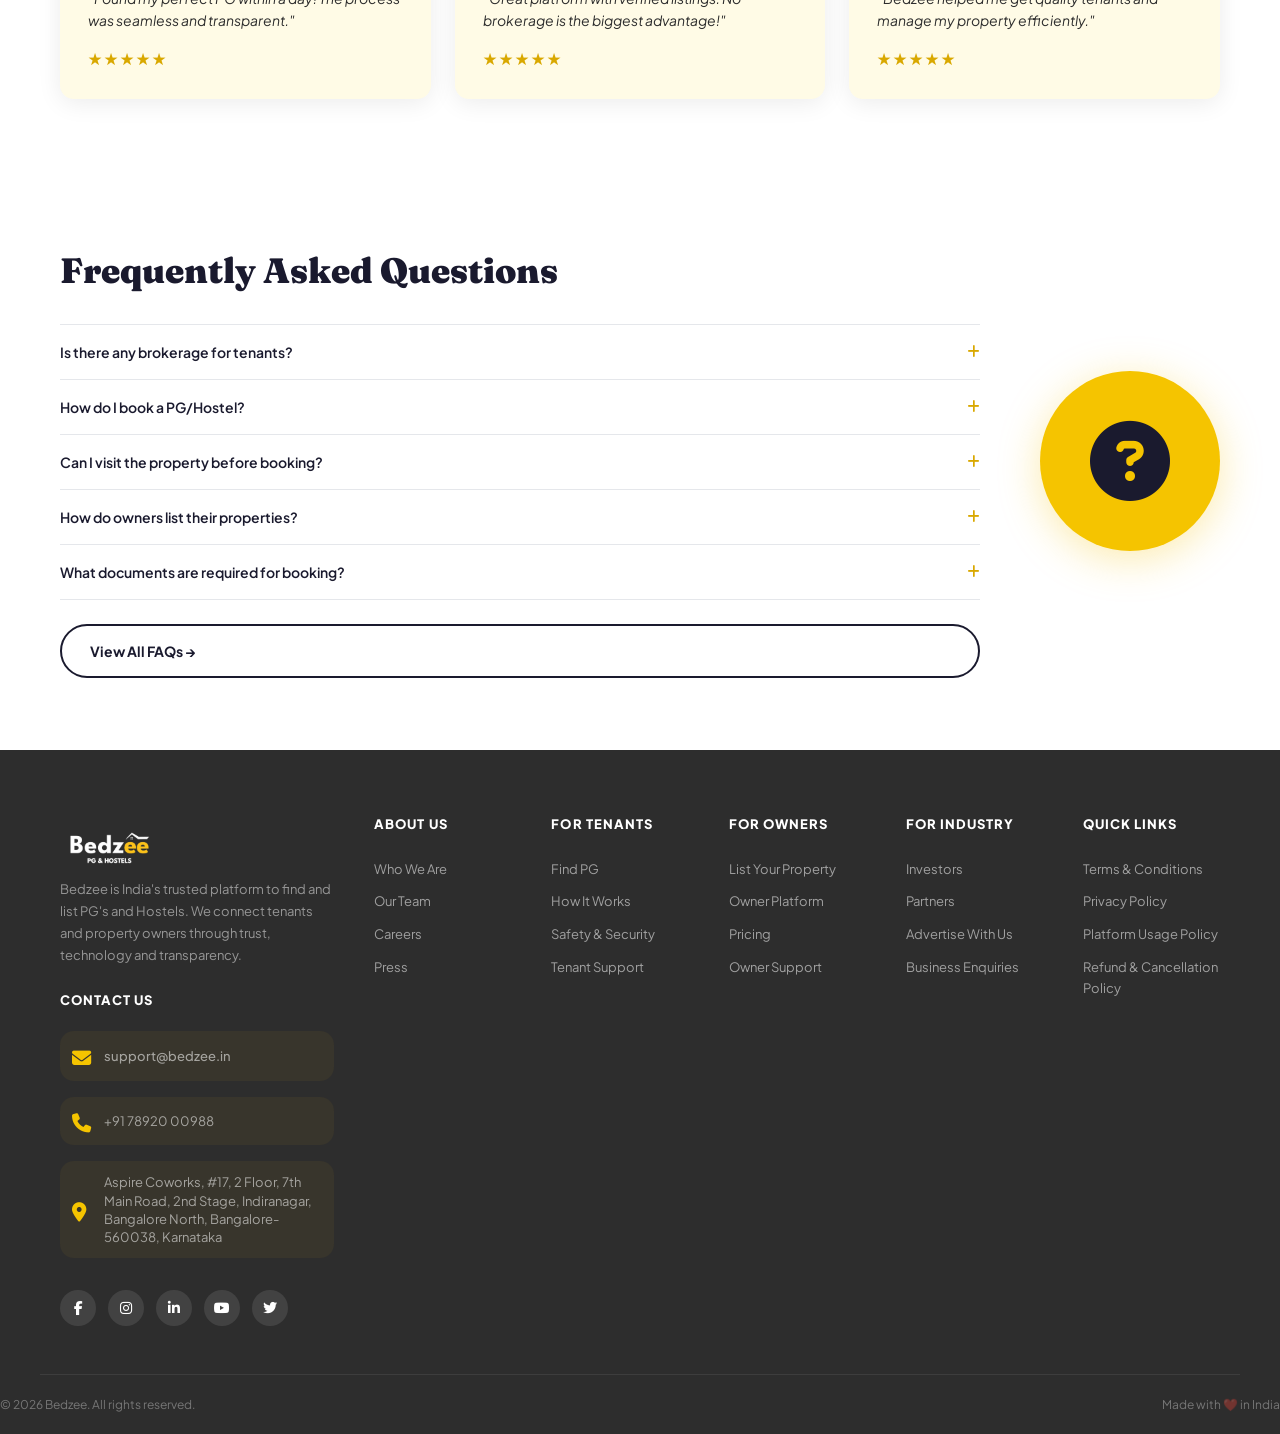
==== commit 0c50b2fd: "send" ====
--- a/index.html
+++ b/index.html
@@ -41,7 +41,7 @@
   <section class="hero">
     <div class="container hero-inner">
       <div class="hero-text">
-        <h1>Connecting You to<br /><span class="highlight">Smarter Living</span><br />Spaces</h1>
+        <h1>Connecting You to<br /><span class="highlight">Smarter PG Living</span><br />Spaces</h1>
         <p>Find verified PGs and Hostels across India.<br />Comfortable stays. Transparent pricing. Hassle-free living.</p>
 
         <div class="trust-badges">
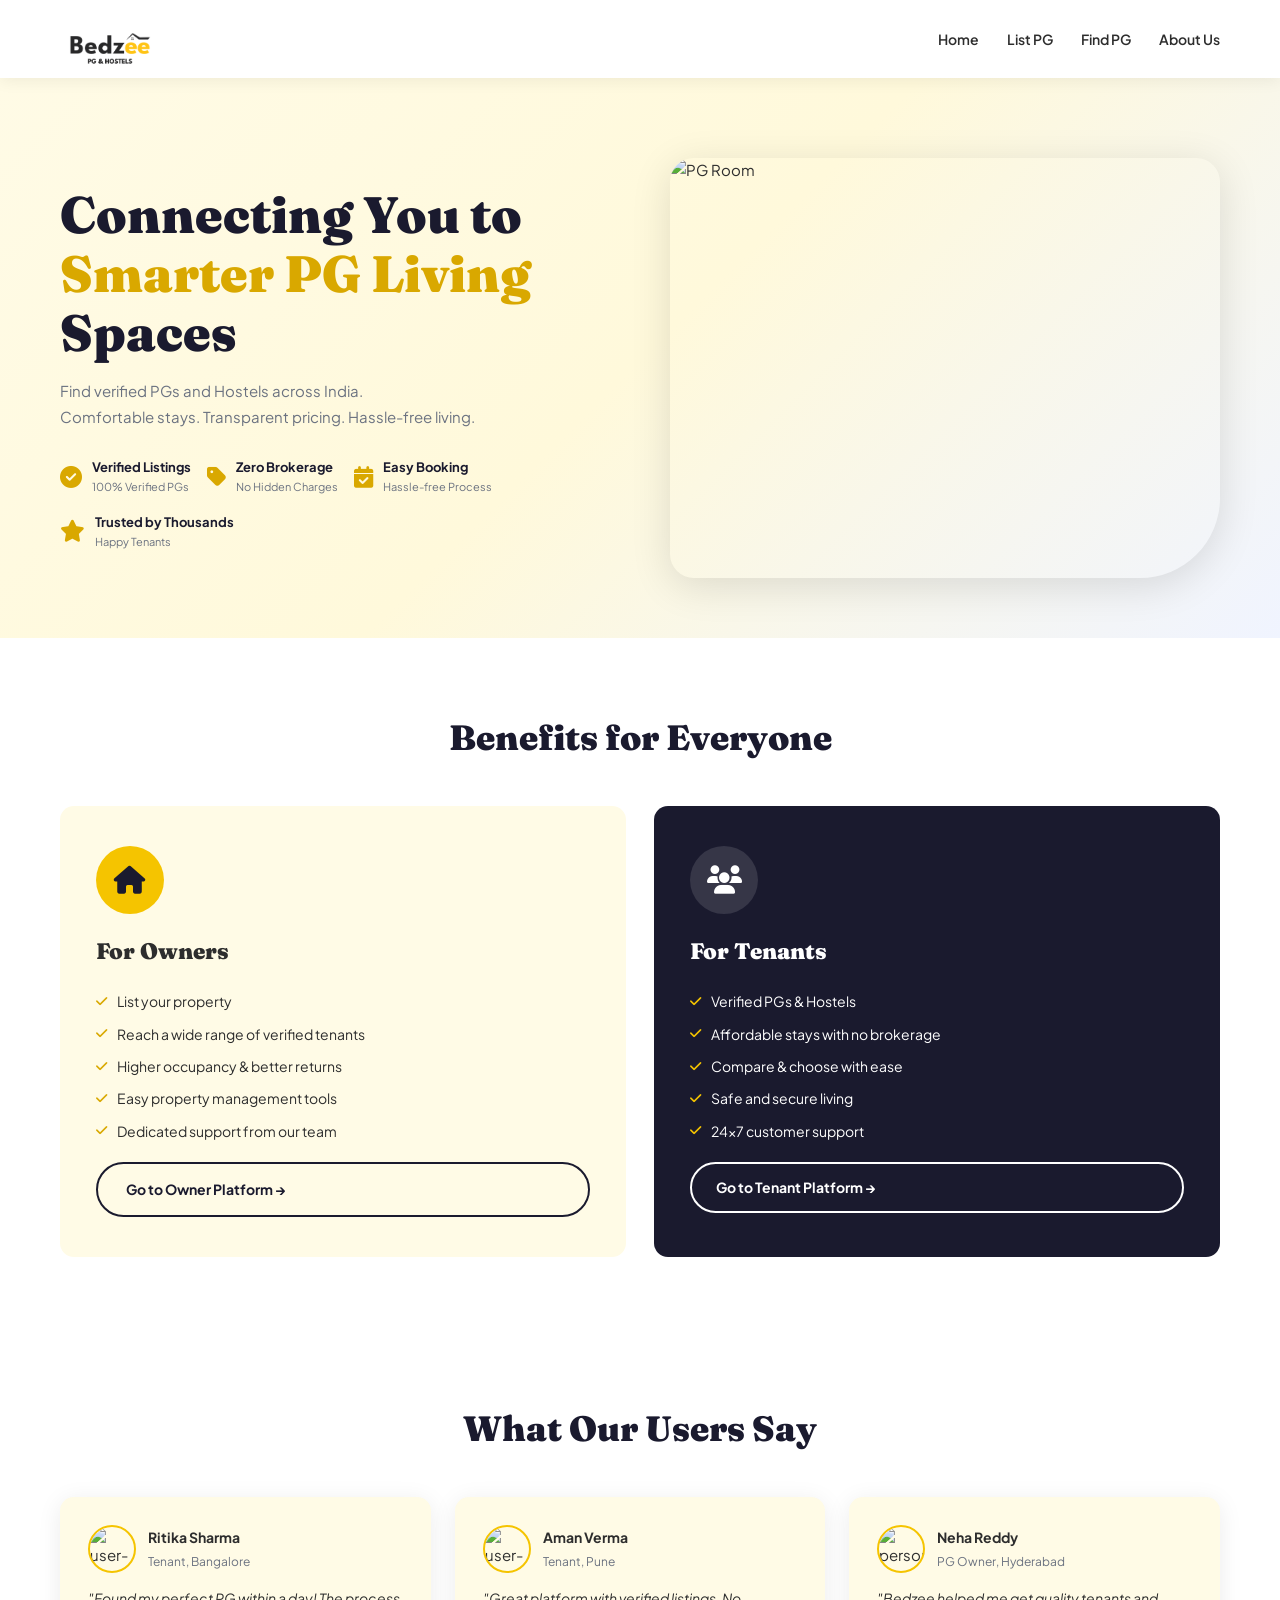
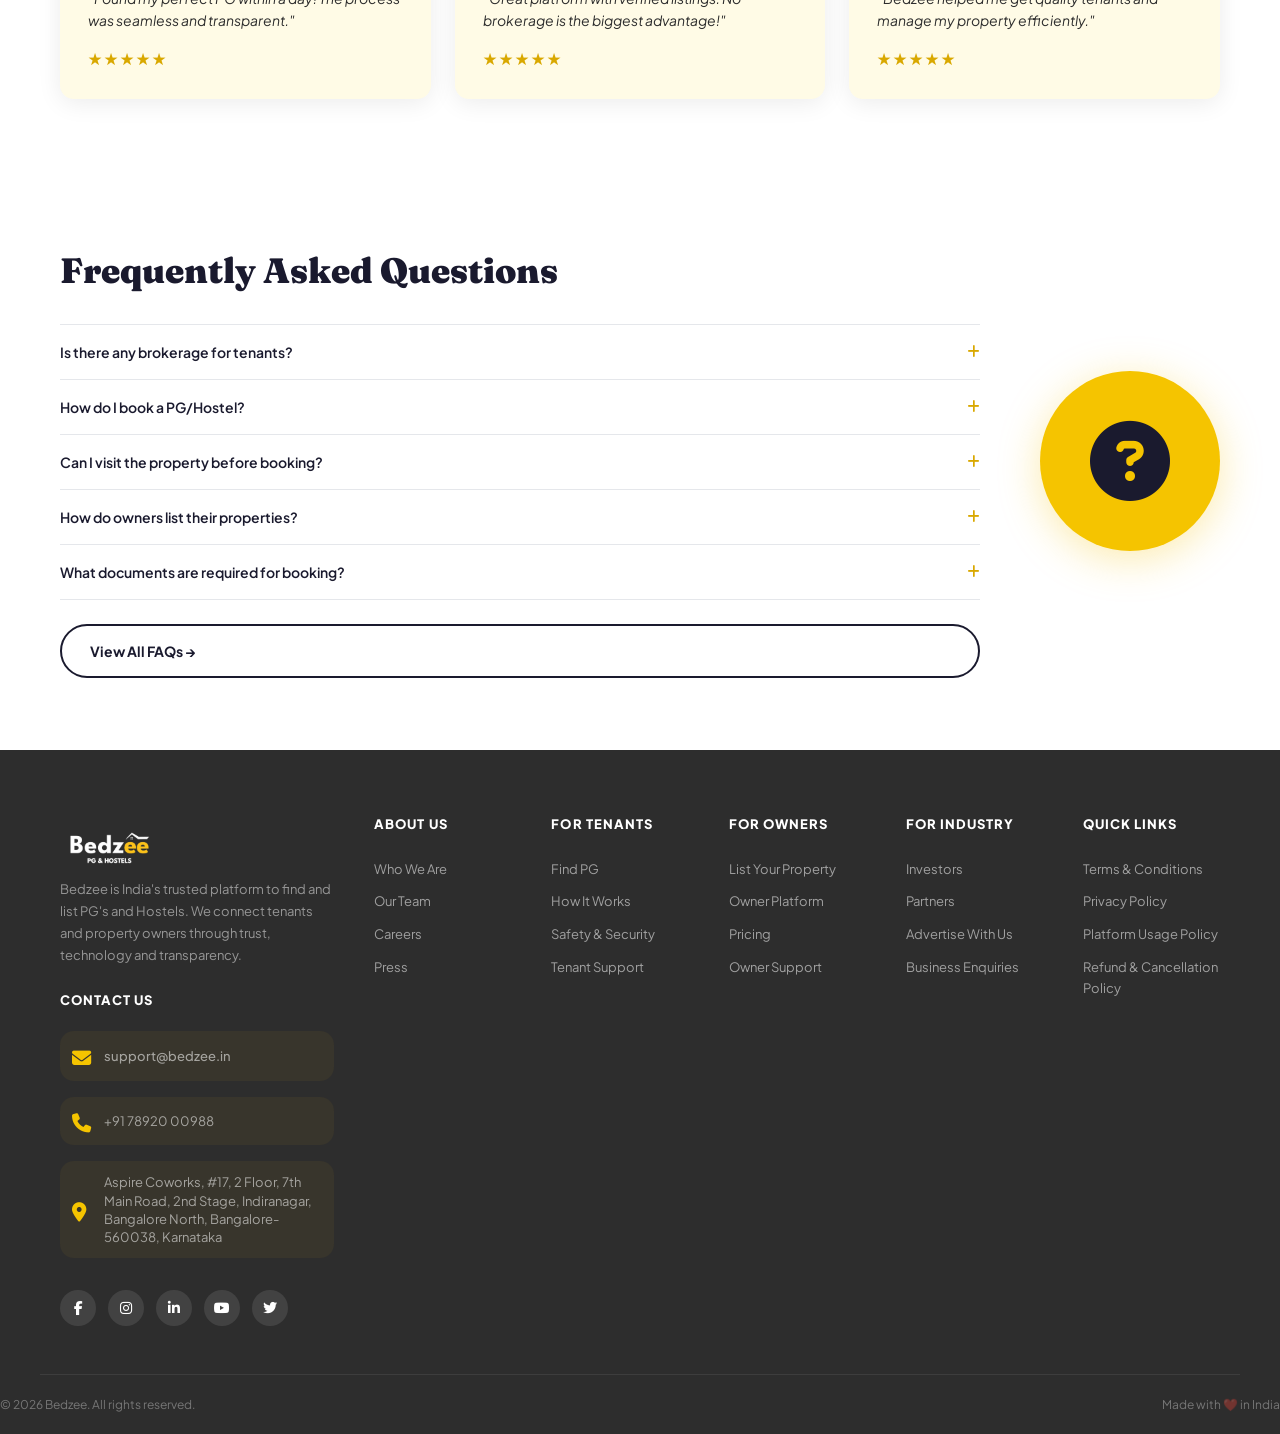
==== commit 29364278: "navbar and links to footer added" ====
--- a/index.html
+++ b/index.html
@@ -3,7 +3,7 @@
 <head>
   <meta charset="UTF-8" />
   <meta name="viewport" content="width=device-width, initial-scale=1.0" />
-  <title>Bedzee Find. Stay. Belong.</title>
+  <title>Bedzee Connecting Spaces</title>
   <link rel="stylesheet" href="style.css" />
   <link href="https://fonts.googleapis.com/css2?family=Plus+Jakarta+Sans:wght@400;500;600;700;800&family=Fraunces:ital,wght@0,700;0,900;1,700&display=swap" rel="stylesheet" />
   <link rel="stylesheet" href="https://cdnjs.cloudflare.com/ajax/libs/font-awesome/6.5.0/css/all.min.css" />
@@ -21,19 +21,17 @@
       </a>
       <nav class="nav-links">
         <a href="./index.html">Home</a>
-        <a href="#">List PG</a>
-        <a href="#">Find PG</a>
+        <a href="./owner.html">List PG</a>
+        <a href="./tenant.html">Find PG</a>
         <a href="./about_us.html">About Us</a>
       </nav>
-      <a href="#" class="btn btn-login"><i class="fa fa-user"></i> Login</a>
       <button class="hamburger" id="hamburger" aria-label="Menu"><i class="fa fa-bars"></i></button>
     </div>
     <div class="mobile-menu" id="mobileMenu">
       <a href="./index.html">Home</a>
-      <a href="#">List PG</a>
-      <a href="#">Find PG</a>
+      <a href="./owner.html">List PG</a>
+      <a href="./tenant.html">Find PG</a>
       <a href="./about_us.html">About Us</a>
-      <a href="#" class="btn btn-login" style="width:fit-content">Login</a>
     </div>
   </header>
 
@@ -208,24 +206,24 @@
       </div>
       <div class="footer-col">
         <h4>About Us</h4>
-        <a href="#">Who We Are</a>
-        <a href="#">Our Team</a>
-        <a href="#">Careers</a>
-        <a href="#">Press</a>
+        <a href="./about_us.html">Who We Are</a>
+        <a href="./about_us.html">Our Team</a>
+        <a href="./about_us.html">Careers</a>
+        <a href="./about_us.html">Press</a>
       </div>
       <div class="footer-col">
         <h4>For Tenants</h4>
-        <a href="#">Find PG</a>
-        <a href="#">How It Works</a>
-        <a href="#">Safety &amp; Security</a>
-        <a href="#">Tenant Support</a>
+        <a href="./tenant.html">Find PG</a>
+        <a href="./tenant.html">How It Works</a>
+        <a href="./tenant.html">Safety &amp; Security</a>
+        <a href="./tenant.html">Tenant Support</a>
       </div>
       <div class="footer-col">
         <h4>For Owners</h4>
-        <a href="#">List Your Property</a>
-        <a href="#">Owner Platform</a>
+        <a href="./owner.html">List Your Property</a>
+        <a href="./owner.html">Owner Platform</a>
         <a href="./pricing.html">Pricing</a>
-        <a href="#">Owner Support</a>
+        <a href="./owner.html">Owner Support</a>
       </div>
       <div class="footer-col">
         <h4>For Industry</h4>
